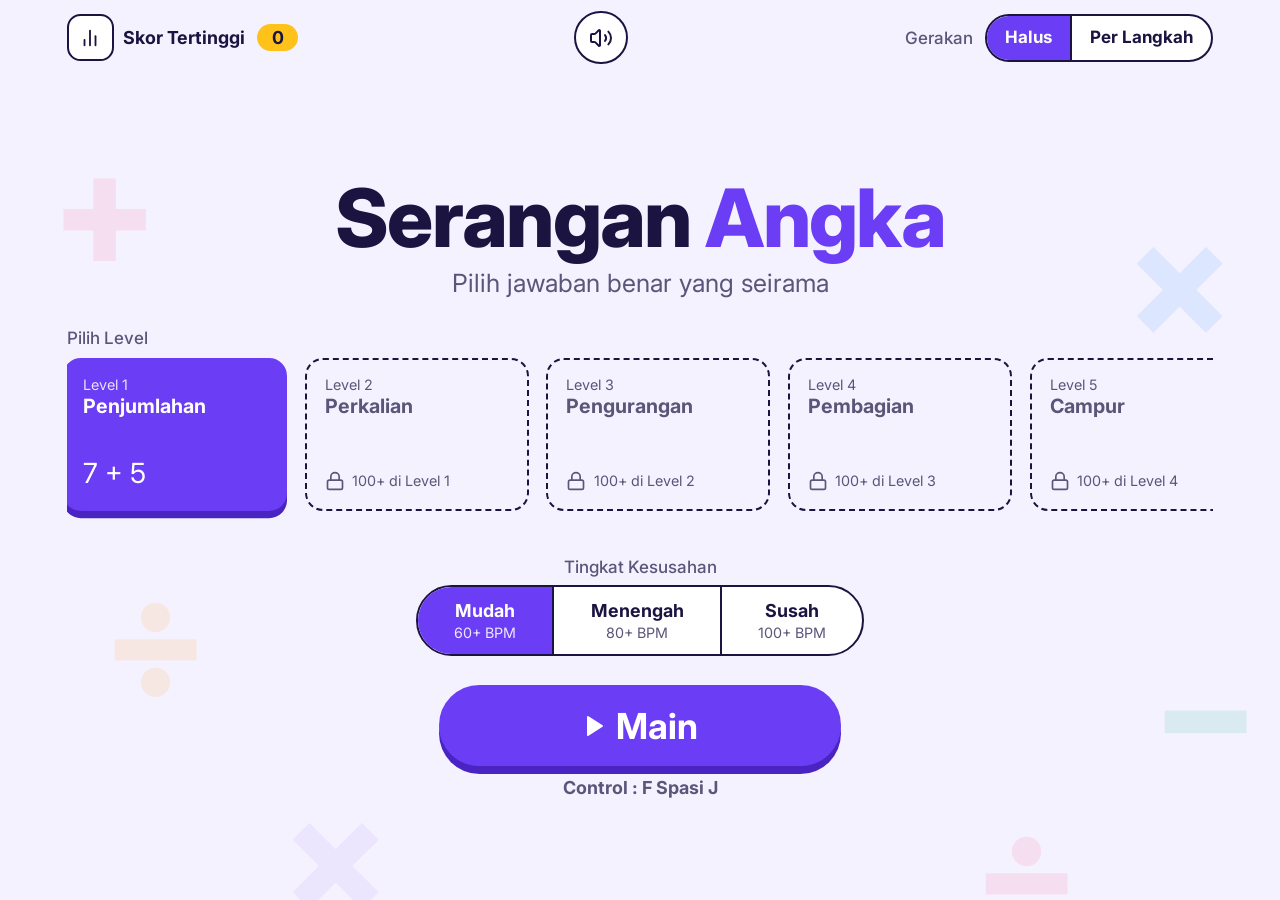
==== index.html @ edeb2e0a "Initial commit: Serangan Angka rhythm math game Game ritme matematika (HTML/CSS/JS tanpa build) untu" ====
<!doctype html>
<html lang="id">
<head>
  <meta charset="utf-8">
  <!-- fluid layout, no pinch-zoom while playing, draw under the notch / home bar (we pad with env(safe-area-inset-*)) -->
  <meta name="viewport" content="width=device-width, initial-scale=1, maximum-scale=1, user-scalable=no, viewport-fit=cover">
  <meta name="theme-color" content="#F5F2FF">
  <meta name="mobile-web-app-capable" content="yes">
  <meta name="apple-mobile-web-app-capable" content="yes">
  <meta name="apple-mobile-web-app-status-bar-style" content="default">
  <meta name="format-detection" content="telephone=no">
  <title>Serangan Angka</title>
  <meta name="description" content="Game ritme matematika: pilih jawaban yang benar tepat di garis, seirama dengan musik.">
  <link rel="preconnect" href="https://fonts.googleapis.com">
  <link rel="preconnect" href="https://fonts.gstatic.com" crossorigin>
  <link href="https://fonts.googleapis.com/css2?family=Inter:wght@400;500;700;800&display=swap" rel="stylesheet">
  <link rel="stylesheet" href="css/style.css">
</head>
<body>
<div id="app">

  <div class="bg-symbols" aria-hidden="true">
    <span style="left:4%;top:14%;--c:var(--lane1)">+</span>
    <span style="left:88%;top:22%;--c:var(--lane4)">×</span>
    <span style="left:8%;top:62%;--c:var(--lane2)">÷</span>
    <span style="left:90%;top:70%;--c:var(--lane3)">−</span>
    <span style="left:22%;top:86%;--c:var(--lane5)">×</span>
    <span style="left:76%;top:88%;--c:var(--lane1)">÷</span>
  </div>

  <!-- ============ MENU ============ -->
  <section id="screen-menu" class="screen active" aria-label="Menu">
    <div class="wrap menu">
      <header class="m-topbar">
        <div class="hs">
          <span class="icon-box" data-icon="chart" data-size="22"></span>
          <span class="hs-label">Skor Tertinggi</span>
          <b id="hs-value" class="hs-value">0</b>
        </div>
        <div class="snd-wrap">
          <button id="btn-sound" type="button" class="round-btn" aria-label="Pengaturan suara" aria-expanded="false" aria-controls="snd-pop"><span data-icon="volume"></span></button>
          <div id="snd-pop" class="snd-pop" hidden><div class="snd-title">Suara</div><div class="snd-panel" data-sound-panel></div></div>
        </div>
        <div id="motion" class="motion" role="group" aria-label="Mode gerak soal">
          <span class="motion-label">Gerakan</span>
          <div class="segmented small">
            <button type="button" class="seg" data-mode="smooth" aria-pressed="true"><b>Halus</b></button>
            <button type="button" class="seg" data-mode="step" aria-pressed="false"><b>Per Langkah</b></button>
          </div>
        </div>
      </header>

      <div class="m-body">
        <div class="m-hero">
          <h1>Serangan <span>Angka</span></h1>
          <p>Pilih jawaban benar yang seirama</p>
        </div>

        <div class="m-levels">
          <div class="section-label">Pilih Level</div>
          <div id="levels" class="levels" role="group" aria-label="Pilih level"></div>
        </div>

        <div class="m-diff">
          <div class="section-label center">Tingkat Kesusahan</div>
          <div id="diffs" class="segmented" role="group" aria-label="Tingkat kesusahan"></div>
        </div>

        <div class="m-actions">
          <button id="btn-play" type="button" class="big-btn primary"><span data-icon="play" data-size="24"></span>Main</button>
          <p id="controls-hint" class="m-controls">Control : D F J K</p>
        </div>
      </div>
    </div>
  </section>

  <!-- ============ GAME ============ -->
  <section id="screen-game" class="screen" aria-label="Permainan">
    <div class="wrap game">
      <div class="hud">
        <div class="hud-combo">
          <div id="combo-label" class="hud-label">Combo</div>
          <div class="hud-row">
            <div id="combo-dots" class="dots" aria-hidden="true"></div>
            <div class="mult">×<b id="combo-mult">1</b></div>
          </div>
        </div>
        <div class="hud-score">
          <div class="hud-label">Skor</div>
          <div id="score" class="score">0</div>
        </div>
        <div class="hud-right">
          <div id="lives" class="lives" aria-label="Nyawa"></div>
          <button id="btn-pause" type="button" class="pill-btn">Jeda</button>
        </div>
      </div>

      <div id="field" class="field">
        <div id="lane-guides" class="lane-guides" aria-hidden="true"></div>
        <div class="center-strip" aria-hidden="true"></div>
        <div id="hitline" class="hitline" aria-hidden="true"></div>
        <div id="notes" class="notes"></div>
        <div class="tier-chip"><span id="tier-text">Tahap 1/6</span><span class="tier-track"><i id="tier-bar"></i></span></div>
        <div id="toast" class="toast" aria-live="polite"></div>
        <div id="judge" class="judge" aria-live="polite"></div>
        <div id="fx" class="fx" aria-hidden="true"></div>
      </div>

      <div id="pads" class="pads" role="group" aria-label="Jawaban"></div>
    </div>
  </section>

  <!-- ============ RESULTS ============ -->
  <section id="screen-results" class="screen" aria-label="Hasil">
    <div class="wrap results">
      <div class="r-head">
        <div id="res-stars" class="stars"></div>
        <h2 id="res-title">Selesai</h2>
        <p id="res-sub">Level 1 - Penjumlahan - 60 BPM</p>
      </div>

      <div class="r-body">
        <div class="r-card r-left">
          <div class="r-stats">
            <div><div class="r-label">Skor</div><div id="res-score" class="r-num">0</div></div>
            <div><div class="r-label">Akurasi</div><div id="res-acc" class="r-num">0%</div></div>
            <div><div class="r-label">Combo Terbesar</div><div class="r-num">×<span id="res-combo">0</span></div></div>
          </div>
          <div class="r-label strong">Timing</div>
          <div class="bar-row"><div class="bar-top"><span>Sempurna</span><b id="res-perfect">0</b></div><div class="bar"><i id="bar-perfect" class="perfect"></i></div></div>
          <div class="bar-row"><div class="bar-top"><span>Bagus</span><b id="res-good">0</b></div><div class="bar"><i id="bar-good" class="good"></i></div></div>
          <div class="bar-row"><div class="bar-top"><span>Cepat / Lambat</span><b id="res-off">0</b></div><div class="bar"><i id="bar-off" class="off"></i></div></div>
          <div class="bar-row"><div class="bar-top"><span>Miss</span><b id="res-miss">0</b></div><div class="bar"><i id="bar-miss" class="miss"></i></div></div>
        </div>

        <div class="r-card r-right">
          <h3>Review Salah</h3>
          <ul id="res-review" class="review"></ul>
        </div>
      </div>

      <div class="r-actions">
        <button id="res-again" type="button" class="big-btn primary"><span data-icon="play" data-size="22"></span>Main Lagi</button>
        <button id="res-next" type="button" class="big-btn">Lanjut Level</button>
        <button id="res-menu" type="button" class="big-btn">Balik Menu</button>
      </div>
    </div>
  </section>

  <!-- ============ OVERLAYS ============ -->
  <div id="overlay-pause" class="overlay" role="dialog" aria-modal="true" aria-label="Jeda">
    <div class="modal">
      <h2>Jeda</h2>
      <div class="modal-actions">
        <button id="pause-resume" type="button" class="big-btn primary"><span data-icon="play" data-size="22"></span>Lanjut</button>
        <button id="pause-restart" type="button" class="big-btn">Ulangi</button>
        <button id="pause-menu" type="button" class="big-btn">Balik Menu</button>
      </div>
      <div class="snd-panel" data-sound-panel></div>
      <p class="modal-hint">Tekan Esc atau P untuk jeda</p>
    </div>
  </div>
  <div id="countdown" class="overlay clear" aria-hidden="true"><div id="countdown-num" class="countdown-num">3</div></div>

</div>

<div id="error-banner" role="alert" hidden></div>

<script src="js/config.js"></script>
<script src="js/music.js"></script>
<script src="js/fractions.js"></script>
<script src="js/problems.js"></script>
<script src="js/audio.js"></script>
<script src="js/game.js"></script>
<script src="js/ui.js"></script>
</body>
</html>
---- css/style.css ----
/*
 * Serangan Angka - fluid, mobile-first layout.
 * Everything is sized in rem / % / clamp() from one fluid root size, so the same CSS fits a 360px phone,
 * a tablet and a desktop. The Figma look (monochrome-structure, rounded cards, pill buttons) is kept.
 *   portrait  : the field takes the free height, the answer pads sit at the bottom under the thumbs
 *   landscape : the same layout, tighter (see the max-height rules at the bottom)
 */

:root {
  --bg: #F5F2FF;
  --ink: #1B1340;         /* ~15:1 on bg */
  --muted: #5B5579;       /* 6.3:1 on bg */
  --primary: #6B3DF5;
  --primary-dark: #4A24C2;
  --track: #E6E0F8;
  --perfect: #FFC21A;
  --good: #2D9CFF;
  --bad: #E5254B;
  --lane1: #FF4D8D;
  --lane2: #FF9F1C;
  --lane3: #12B886;
  --lane4: #2D9CFF;
  --lane5: #A78BFA;
  --font: 'Inter', system-ui, -apple-system, 'Segoe UI', Roboto, sans-serif;

  /* notch / home-bar safe areas */
  --sat: env(safe-area-inset-top, 0px);
  --sar: env(safe-area-inset-right, 0px);
  --sab: env(safe-area-inset-bottom, 0px);
  --sal: env(safe-area-inset-left, 0px);

  --col: 64rem;                                   /* widest content column (desktop) */
  --gap: clamp(.5rem, 1.6vw, 1rem);
  --tap: 48px;                                    /* minimum touch target */
  --radius: clamp(.8rem, 2vw, 1rem);
}

/* one fluid root size: 14px on a 360px phone, ~18px on a 1280px desktop, capped at 19px */
html { font-size: clamp(14px, .5vw + 11.5px, 19px); -webkit-text-size-adjust: 100%; text-size-adjust: 100%; }

* { box-sizing: border-box; }
html, body {
  margin: 0; height: 100%; overflow: hidden; background: var(--bg); color: var(--ink); font-family: var(--font);
  overscroll-behavior: none;                      /* no pull-to-refresh / bounce while playing */
  touch-action: manipulation;                     /* no 300 ms tap delay, no double-tap zoom */
  -webkit-tap-highlight-color: transparent;
  -webkit-user-select: none; user-select: none;   /* no text selection while tapping */
  -webkit-touch-callout: none;
}
button { font-family: inherit; color: inherit; cursor: pointer; touch-action: manipulation; }
button:focus-visible, input:focus-visible { outline: .25rem solid var(--primary); outline-offset: .2rem; }

#app { position: fixed; inset: 0; height: 100vh; height: 100dvh; overflow: hidden; background: var(--bg); }

.screen {
  position: absolute; inset: 0; z-index: 1; display: flex; justify-content: center;
  padding: max(var(--sat), .6rem) max(var(--sar), .85rem) max(var(--sab), .6rem) max(var(--sal), .85rem);
  opacity: 0; pointer-events: none; transition: opacity .25s;
}
.screen.active { opacity: 1; pointer-events: auto; }
.wrap { width: 100%; max-width: var(--col); height: 100%; min-height: 0; display: flex; flex-direction: column; }

/* ---------- floating math symbols (cheap: transform only, and hidden while playing) ---------- */
.bg-symbols { position: absolute; inset: 0; pointer-events: none; z-index: 0; overflow: hidden; }
.bg-symbols span { position: absolute; font-size: clamp(5rem, 14vw, 9rem); font-weight: 800; line-height: 1; color: var(--c); opacity: .12; animation: drift 9s ease-in-out infinite; will-change: transform; }
.bg-symbols span:nth-child(2n) { animation-duration: 11s; animation-delay: -3s; }
.bg-symbols span:nth-child(3n) { animation-duration: 13s; animation-delay: -6s; }
body.playing .bg-symbols { display: none; }
@keyframes drift { 0%, 100% { transform: translateY(0) rotate(-6deg); } 50% { transform: translateY(-1.6rem) rotate(6deg); } }

/* ---------- shared controls ---------- */
.ic { display: block; }
.round-btn { flex: none; width: max(var(--tap), 3rem); height: max(var(--tap), 3rem); border-radius: 50%; border: .13rem solid var(--ink); background: #fff; display: grid; place-items: center; padding: 0; transition: transform .12s, background .12s; }
.round-btn:active { transform: scale(.94); }
.round-btn .slash { opacity: 0; }
.round-btn.muted { color: var(--muted); border-color: var(--muted); }
.round-btn.muted .slash { opacity: 1; }
.round-btn.muted .wave { opacity: .3; }

.pill-btn { min-width: 4.6rem; min-height: var(--tap); padding: 0 1.2rem; border: .13rem solid var(--ink); border-radius: 100px; background: #fff; font-weight: 700; font-size: 1rem; }
.pill-btn:active { background: #EDE7FF; }

.big-btn {
  width: min(100%, 22.5rem); height: clamp(3.4rem, 9dvh, 5.1rem); min-height: var(--tap);
  border-radius: 100px; border: .13rem solid var(--ink); background: #fff; font-weight: 700; font-size: clamp(1.25rem, 3.4vw + .7rem, 2rem);
  display: inline-flex; align-items: center; justify-content: center; gap: .6rem; transition: transform .1s, box-shadow .1s, background .12s;
}
.big-btn.primary { background: var(--primary); border-color: var(--primary); color: #fff; box-shadow: 0 .45rem 0 var(--primary-dark); }
.big-btn.primary:active:not(:disabled) { transform: translateY(.35rem); box-shadow: 0 .1rem 0 var(--primary-dark); }
.big-btn:active:not(:disabled) { background: #EDE7FF; }
.big-btn.primary:active:not(:disabled) { background: #7B52FF; }
.big-btn:disabled { opacity: .4; cursor: not-allowed; }
@media (hover: hover) {
  .round-btn:hover { background: #EDE7FF; transform: translateY(-2px); }
  .pill-btn:hover { background: #EDE7FF; }
  .big-btn:hover:not(:disabled) { background: #EDE7FF; transform: translateY(-2px); }
  .big-btn.primary:hover:not(:disabled) { background: #7B52FF; }
}
.section-label { font-size: .95rem; line-height: 1.3; color: var(--muted); font-weight: 500; }
.section-label.center { text-align: center; }

/* ---------- sound panel (menu pop-up + pause overlay) ---------- */
.snd-wrap { position: relative; }
.snd-pop { position: absolute; right: 0; top: calc(100% + .5rem); z-index: 30; width: min(24rem, calc(100vw - 1.7rem)); padding: 1rem 1.2rem 1.2rem; background: #fff; border: .13rem solid var(--ink); border-radius: 1.3rem; box-shadow: 0 .6rem 0 rgba(27,19,64,.12); }
.snd-pop[hidden] { display: none; }
.snd-title { font-size: 1.1rem; font-weight: 800; margin-bottom: .6rem; }
.snd-panel { display: flex; flex-direction: column; gap: .5rem; width: 100%; }
.snd-row { display: grid; grid-template-columns: max(var(--tap), 3rem) 3.9rem 1fr 2.6rem; align-items: center; gap: .6rem; }
.snd-label { font-size: 1rem; font-weight: 700; }
.snd-val { font-size: .85rem; font-weight: 700; color: var(--muted); text-align: right; font-variant-numeric: tabular-nums; }
.snd-row.off .snd-label, .snd-row.off .snd-range { opacity: .45; }
.snd-range { -webkit-appearance: none; appearance: none; width: 100%; height: .7rem; border-radius: .4rem; outline-offset: .5rem; cursor: pointer; touch-action: pan-x;
  background: linear-gradient(to right, var(--primary) var(--fill, 50%), var(--track) var(--fill, 50%)); }
.snd-range::-webkit-slider-thumb { -webkit-appearance: none; width: 1.8rem; height: 1.8rem; border-radius: 50%; background: #fff; border: .22rem solid var(--primary); }
.snd-range::-moz-range-thumb { width: 1.4rem; height: 1.4rem; border-radius: 50%; background: #fff; border: .22rem solid var(--primary); }

/* ================= MENU ================= */
.menu { overflow-y: auto; overflow-x: hidden; overscroll-behavior: contain; scrollbar-width: none; gap: clamp(.5rem, 2dvh, 1.2rem); }
.menu::-webkit-scrollbar { display: none; }
.m-topbar { flex: none; display: flex; flex-wrap: wrap; align-items: center; justify-content: space-between; gap: .5rem 1rem; }
.hs { display: flex; align-items: center; gap: .5rem; font-weight: 700; font-size: 1rem; min-width: 0; }
.icon-box { flex: none; width: 2.6rem; height: 2.6rem; border: .13rem solid var(--ink); border-radius: .75rem; display: grid; place-items: center; background: #fff; }
.hs-label { white-space: nowrap; }
.hs-value { margin-left: .2rem; background: var(--perfect); border-radius: 100px; padding: .15rem .8rem; font-size: 1rem; }
.motion { order: 3; flex: 1 1 100%; display: flex; align-items: center; justify-content: center; gap: .7rem; }
.motion-label { font-size: .95rem; color: var(--muted); font-weight: 500; }
@media (min-width: 640px) { .motion { order: 0; flex: 0 1 auto; } }

.m-body { margin: auto 0; display: flex; flex-direction: column; gap: clamp(.9rem, 3.2dvh, 2rem); min-width: 0; }
.m-hero { text-align: center; }
.m-hero h1 { margin: 0; font-size: clamp(2.1rem, 7.4vw + .6rem, 4.5rem); line-height: 1.1; font-weight: 800; letter-spacing: -.02em; }
.m-hero h1 span { color: var(--primary); }
.m-hero p { margin: .3rem 0 0; font-size: clamp(1rem, 2.4vw + .5rem, 1.4rem); color: var(--muted); }

.m-levels { min-width: 0; }
.m-levels .section-label { margin-bottom: .5rem; }
.levels { display: flex; gap: var(--gap); overflow-x: auto; overscroll-behavior-x: contain; padding: .4rem .25rem .9rem; margin: -.4rem -.25rem 0; scroll-snap-type: x proximity; scrollbar-width: thin; scrollbar-color: var(--primary) transparent; -webkit-overflow-scrolling: touch; touch-action: pan-x; }
.level { flex: 0 0 clamp(9.2rem, 42vw, 12.5rem); height: clamp(7.4rem, 17dvh, 8.8rem); padding: .9rem 1rem 1rem; text-align: left; border: .13rem solid var(--ink); border-radius: var(--radius); background: #fff; display: flex; flex-direction: column; justify-content: space-between; scroll-snap-align: start; transition: transform .12s, box-shadow .12s; }
.lv-head { display: block; }
.lv-num { display: block; font-size: .8rem; line-height: 1.25; color: var(--muted); }
.lv-name { display: block; font-size: 1.1rem; line-height: 1.25; font-weight: 700; }
.lv-sample { font-size: 1.55rem; line-height: 1.2; display: flex; align-items: center; gap: .3em; }
.level.selected { background: var(--primary); border-color: var(--primary); color: #fff; box-shadow: 0 .4rem 0 var(--primary-dark); }
.level.selected .lv-num { color: rgba(255,255,255,.85); }
.level.locked { border-style: dashed; background: transparent; color: var(--muted); cursor: not-allowed; }
.lv-lock { display: flex; align-items: center; gap: .4rem; font-size: .8rem; white-space: nowrap; }
.level.nope { animation: nope .35s; }
@media (hover: hover) { .level:hover:not(.locked) { transform: translateY(-4px); box-shadow: 0 .4rem 0 rgba(27,19,64,.12); } }
@keyframes nope { 25% { transform: translateX(-6px); } 75% { transform: translateX(6px); } }

.m-diff .section-label { margin-bottom: .4rem; }
.segmented { margin: 0 auto; display: flex; width: min(100%, 25rem); height: clamp(3.3rem, 8dvh, 4rem); min-height: var(--tap); border: .13rem solid var(--ink); border-radius: 100px; overflow: hidden; background: #fff; }
.seg { flex: 1 1 auto; min-width: 0; border: 0; border-left: .13rem solid var(--ink); background: transparent; display: flex; flex-direction: column; align-items: center; justify-content: center; gap: .1rem; padding: 0 .6rem; }
.seg:first-child { border-left: 0; }
.seg b { font-size: 1rem; line-height: 1.2; }
.seg small { font-size: .8rem; line-height: 1.2; color: var(--muted); }
.seg.selected { background: var(--primary); color: #fff; }
.seg.selected small { color: rgba(255,255,255,.88); }
.segmented.small { width: auto; height: var(--tap); margin: 0; }
.segmented.small .seg { flex-direction: row; padding: 0 1rem; }
.segmented.small .seg b { font-size: .95rem; white-space: nowrap; }

.m-actions { display: flex; flex-direction: column; align-items: center; gap: .6rem; }
.m-controls { margin: 0; text-align: center; font-size: 1rem; font-weight: 700; color: var(--muted); }
@media (hover: none) and (pointer: coarse) { .m-controls { display: none; } }

/* ================= GAME ================= */
.game { gap: clamp(.4rem, 1.4dvh, .8rem); }
.hud { flex: none; display: grid; grid-template-columns: 1fr auto 1fr; align-items: center; gap: .3rem .8rem; }
.hud-label { font-size: .85rem; line-height: 1.2; color: var(--muted); font-weight: 500; }
.hud-combo { justify-self: start; }
.hud-row { display: flex; align-items: center; gap: .6rem; }
.dots { display: flex; gap: .35rem; }
.dots i { width: .9rem; height: .9rem; border-radius: 50%; border: .13rem solid var(--muted); transition: background .15s, transform .15s; }
.dots i.on { background: var(--primary); border-color: var(--primary); transform: scale(1.15); }
.mult { font-size: clamp(1.4rem, 3vw + .6rem, 2rem); line-height: 1.15; }
.mult b { font-weight: 800; margin-left: .15rem; }
.hud-score { text-align: center; }
.score { font-size: clamp(1.5rem, 3vw + .8rem, 2.1rem); line-height: 1.15; font-weight: 800; font-variant-numeric: tabular-nums; }
.hud-right { justify-self: end; display: flex; align-items: center; gap: clamp(.7rem, 2.2vw, 1.6rem); }
.lives { display: flex; gap: .2rem; }
.heart { color: var(--bad); display: block; transition: transform .2s; }
.heart svg { fill: currentColor; width: clamp(1.15rem, 3.6vw, 1.7rem); height: clamp(1.15rem, 3.6vw, 1.7rem); }
.heart:not(.on) svg { fill: none; opacity: .35; }
.heart.lost { animation: heartLost .5s; }
@keyframes heartLost { 30% { transform: scale(1.5) rotate(-12deg); } 100% { transform: scale(1); } }
/* narrow portrait: combo | score | Jeda on the first row, hearts on a row of their own */
@media (max-width: 560px) {
  .hud { grid-template-columns: 1fr auto auto; grid-template-areas: "combo score pause" "lives lives lives"; }
  .hud-combo { grid-area: combo; }
  .hud-score { grid-area: score; padding: 0 .4rem; }
  .hud-right { display: contents; }
  .lives { grid-area: lives; }
  #btn-pause { grid-area: pause; justify-self: end; }
}

/* the field fills all the free height; --line (set from JS in px) is where the target line sits */
.field { position: relative; flex: 1 1 0; min-height: 0; border: .13rem solid var(--ink); border-radius: var(--radius); background: #fff; overflow: hidden; touch-action: none; --line: 86%; }
.field > * { position: absolute; pointer-events: none; }
.lane-guides { inset: 0; display: grid; grid-template-columns: repeat(var(--lanes, 4), 1fr); }
.screen.active .lane-guides { pointer-events: auto; }   /* whole lane columns are touch targets, but only while the game is visible */
.lane-guide { touch-action: none; transition: background .08s; background: linear-gradient(to bottom, rgba(255,255,255,0) 35%, color-mix(in srgb, var(--lc) 16%, #fff)); border-left: 1px dashed rgba(27,19,64,.14); }
.lane-guide:first-child { border-left: 0; }
.center-strip { top: 0; bottom: 0; left: 50%; width: min(60%, 37rem); transform: translateX(-50%); background: linear-gradient(to right, rgba(255,255,255,0), rgba(255,255,255,.88) 12%, rgba(255,255,255,.88) 88%, rgba(255,255,255,0)); }

/* beat pulse: only transform + opacity change per frame (compositor-only, no repaint) */
.hitline { left: 0; right: 0; top: calc(var(--line) - .2rem); height: .4rem; background: var(--ink); border-radius: .2rem; transform: scaleY(calc(.6 + var(--beat, 0))); will-change: transform; --beat: 0; }
.hitline::before { content: ''; position: absolute; left: 0; right: 0; top: -1.6rem; bottom: -1.6rem; background: linear-gradient(to bottom, rgba(107,61,245,0), rgba(107,61,245,.5), rgba(107,61,245,0)); opacity: var(--beat); transform: scaleY(calc(1 / (.6 + var(--beat)))); }

.notes { inset: 0; }
.note { --note-h: clamp(2.8rem, 6.2dvh + .8rem, 3.6rem); position: absolute; left: 0; right: 0; margin: 0 auto; top: 0; width: min(88%, 20.5rem); height: var(--note-h); will-change: transform; }
.note-body { --fit: 1; transition: transform .15s; height: 100%; border: .13rem solid var(--ink); border-radius: var(--radius); background: #fff; display: flex; align-items: center; justify-content: center; font-size: calc(clamp(1.2rem, 4.6vw + .2rem, 1.8rem) * var(--fit)); font-variant-numeric: tabular-nums; white-space: nowrap; }
/* stacked fractions: taller box, centred on the same line (the layout height of the note stays --note-h) */
.note.tall .note-body { height: calc(var(--note-h) * 1.55); margin: calc(var(--note-h) * -.275) 0; }
.nb { display: inline-flex; align-items: center; gap: .32em; }

/* ---- fraction notation: numerator, bar, denominator ---- */
.fr { display: inline-flex; flex-direction: column; align-items: stretch; text-align: center; vertical-align: middle; line-height: 1.05; font-size: .9em; }
.fn { padding: 0 .16em .08em; border-bottom: .09em solid currentColor; }
.fd { padding: .08em .16em 0; }
.q { opacity: .75; }
.note .fr { font-size: 1em; }
.pad-answer .fr { font-size: 1.05em; }
.pad-answer .mw { font-size: 1.15em; }
.mx { display: inline-flex; align-items: center; gap: .12em; }
.mw { font-size: 1.1em; }

.note.current .note-body { transform: scale(1.1); background: var(--primary); border-color: var(--primary); color: #fff; font-weight: 700; box-shadow: 0 .35rem 0 var(--primary-dark); }
.note.hit .note-body { animation: noteHit .42s ease-out forwards; font-weight: 700; }
.note.hit.k-perfect .note-body { background: var(--perfect); border-color: var(--perfect); color: var(--ink); }
.note.hit.k-good .note-body { background: var(--good); border-color: var(--good); color: var(--ink); }
.note.hit.k-early .note-body, .note.hit.k-late .note-body { background: var(--lane2); border-color: var(--lane2); color: var(--ink); }
.note.miss .note-body { animation: noteMiss .9s ease-in forwards; background: var(--bad); border-color: var(--bad); color: #fff; font-weight: 700; }
@keyframes noteHit { 0% { transform: scale(1); opacity: 1; } 100% { transform: scale(1.35, 1.6); opacity: 0; } }
@keyframes noteMiss { 0% { transform: translateX(0); opacity: 1; } 15% { transform: translateX(-12px); } 30% { transform: translateX(12px); } 45% { transform: translateX(-8px); } 100% { transform: translateX(0); opacity: 0; } }
.field.dead .note-body { filter: grayscale(1); }
.field.shake { animation: shake .3s; }
@keyframes shake { 20% { transform: translateX(-6px); } 40% { transform: translateX(6px); } 60% { transform: translateX(-3px); } 80% { transform: translateX(3px); } }

.tier-chip { left: .8rem; top: .6rem; display: flex; flex-direction: column; gap: .3rem; font-size: .8rem; font-weight: 700; color: var(--muted); z-index: 2; }
.tier-track { display: block; width: 7rem; height: .35rem; border-radius: .2rem; background: var(--track); overflow: hidden; }
.tier-track i { display: block; height: 100%; width: 0; background: var(--primary); border-radius: .2rem; transition: width .4s; }

/* feedback chips sit centred just above the line, so they never collide with the problem or the lanes */
.judge { left: 50%; translate: -50% 0; top: calc(var(--line) - 5.6rem); height: 2.3rem; padding: 0 1.2rem; display: flex; align-items: center; border: .13rem solid var(--ink); border-radius: 100px; background: #fff; font-weight: 800; font-size: 1rem; white-space: nowrap; opacity: 0; z-index: 3; }
.judge.show { animation: chip 1.1s ease-out forwards; }
.judge.perfect { background: var(--perfect); }
.judge.good { background: var(--good); }
.judge.bad { background: var(--bad); border-color: var(--bad); color: #fff; }
.judge.off { background: var(--lane2); border-color: var(--lane2); }
.judge.wait { color: var(--muted); border-color: var(--muted); }
@keyframes chip { 0% { transform: scale(.6); opacity: 0; } 12% { transform: scale(1.12); opacity: 1; } 22% { transform: scale(1); } 78% { opacity: 1; } 100% { opacity: 0; } }

.toast { left: 50%; translate: -50% 0; top: 18%; display: none; flex-direction: column; align-items: center; gap: .1rem; padding: .7rem 1.6rem; max-width: 92%; border-radius: 1.3rem; background: var(--ink); color: #fff; z-index: 5; text-align: center; }
.toast b { font-size: clamp(1.2rem, 3vw + .6rem, 1.8rem); }
.toast span { font-size: .95rem; opacity: .85; }
.toast.show { display: flex; animation: toast 2.2s ease-out forwards; }
.toast.show.long { animation-duration: 7s; }
@keyframes toast { 0% { transform: translateY(-1.2rem) scale(.8); opacity: 0; } 12% { transform: none; opacity: 1; } 80% { opacity: 1; } 100% { opacity: 0; } }

.fx { inset: 0; z-index: 4; }
.fx-float { left: 50%; translate: -50% 0; top: calc(var(--line) - 9rem); padding: .15rem 1rem; border-radius: 100px; font-weight: 800; font-size: clamp(1.2rem, 3vw + .5rem, 1.8rem); animation: floatUp .8s ease-out forwards; position: absolute; }
.fx-float.perfect { background: var(--perfect); }
.fx-float.good { background: var(--good); }
.fx-float.off { background: var(--lane2); }
@keyframes floatUp { 0% { transform: translateY(1rem) scale(.7); opacity: 0; } 20% { opacity: 1; transform: scale(1.1); } 100% { transform: translateY(-3.5rem); opacity: 0; } }

/* answer pads: full-width touch targets at the bottom (thumb zone) */
.pads { flex: none; display: grid; grid-template-columns: repeat(var(--lanes, 4), minmax(0, 1fr)); gap: clamp(.4rem, 1.6vw, 1rem); height: clamp(4.4rem, 19dvh, 9.6rem); padding-bottom: .35rem; touch-action: none; }
.pad { position: relative; min-width: 0; border: .2rem solid var(--ink); border-radius: var(--radius); background: #fff; display: flex; flex-direction: column; align-items: center; justify-content: center; gap: .25rem; padding: .55rem 0 0; touch-action: none; box-shadow: 0 .4rem 0 var(--ink); transition: transform .05s, box-shadow .05s, background .08s; }
.pad::before { content: ''; position: absolute; left: 0; right: 0; top: 0; height: .6rem; background: var(--lc); border-radius: calc(var(--radius) - .2rem) calc(var(--radius) - .2rem) 0 0; }
.pad::after { content: ''; position: absolute; inset: -.6rem -.5rem -.9rem; }   /* extra touch area: no dead gap between pads */
.pads.idle .pad { opacity: .55; }
.pad-answer { --fit: 1; flex: 1 1 auto; min-height: 0; font-size: calc(clamp(1.4rem, 7vw + .2rem, 2.9rem) * var(--fit)); line-height: 1.1; font-weight: 800; font-variant-numeric: tabular-nums; display: flex; align-items: center; justify-content: center; max-width: 100%; white-space: nowrap; }
.pad-answer.sym { font-size: calc(clamp(2rem, 9vw, 4.4rem) * var(--fit)); }
.pad.blank { opacity: .3; box-shadow: none; }
.pad.blank .pad-key { visibility: hidden; }
.pad.blank::after { content: '–'; position: absolute; inset: 0; display: grid; place-items: center; font-size: 2.4rem; color: var(--muted); }
.pad-answer.swap { animation: swap .22s ease-out; }
@keyframes swap { from { transform: translateY(-.6rem) scale(.9); opacity: .2; } to { transform: none; opacity: 1; } }
.pad-key { font-size: .85rem; line-height: 1.2; font-weight: 700; color: var(--muted); background: #F0ECFF; border-radius: 100px; padding: .1rem .85rem; margin-bottom: .4rem; }
@media (hover: none) and (pointer: coarse) { .pad-key { display: none; } .pad { padding-top: .6rem; } }
.lane-guide.down { background: color-mix(in srgb, var(--lc) 35%, #fff); }
.pad.down { background: var(--lc); transform: translateY(.3rem); box-shadow: 0 .05rem 0 var(--ink); }
.pad.down .pad-key { background: rgba(255,255,255,.7); color: var(--ink); }
.pad.ok { animation: padOk .4s ease-out; }
.pad.bad { animation: padBad .4s ease-out; }
@keyframes padOk { 0% { background: var(--lc); } 100% { background: #fff; } }
@keyframes padBad { 0% { background: var(--bad); transform: translateX(-6px); } 30% { transform: translateX(6px); } 100% { background: #fff; transform: none; } }

/* ================= RESULTS ================= */
.results { gap: clamp(.5rem, 1.6dvh, 1rem); }
.r-head { flex: none; text-align: center; }
.stars { display: flex; justify-content: center; gap: .4rem; }
.star { color: var(--ink); display: block; }
.star svg { fill: none; width: clamp(1.9rem, 6vw, 2.8rem); height: clamp(1.9rem, 6vw, 2.8rem); }
.star.on svg { fill: var(--perfect); }
.star.on { animation: starPop .5s cubic-bezier(.3,1.6,.5,1) both; animation-delay: calc(var(--i) * .18s); }
@keyframes starPop { from { transform: scale(0) rotate(-40deg); } to { transform: none; } }
.r-head h2 { margin: .4rem 0 0; font-size: clamp(1.9rem, 5vw + .6rem, 3.2rem); line-height: 1.15; font-weight: 800; }
.r-head p { margin: .2rem 0 0; font-size: clamp(.85rem, 1.6vw + .4rem, 1.1rem); color: var(--muted); }

/* cards sit side by side when there is room, stacked on a phone; this area scrolls if it must */
.r-body { flex: 1 1 0; min-height: 0; overflow-y: auto; overscroll-behavior: contain; display: grid; grid-template-columns: repeat(auto-fit, minmax(min(100%, 21rem), 1fr)); gap: var(--gap); align-content: start; padding: .3rem .1rem .6rem; scrollbar-width: thin; }
.r-card { min-width: 0; padding: clamp(1rem, 3.2vw, 2rem); border: .13rem solid var(--ink); border-radius: clamp(1.2rem, 3vw, 2rem); background: #fff; }
.r-stats { display: grid; grid-template-columns: 1fr 1fr 1.2fr; gap: .6rem; margin-bottom: 1.1rem; }
.r-label { font-size: .85rem; line-height: 1.2; color: var(--muted); font-weight: 500; }
.r-label.strong { color: var(--ink); font-weight: 700; margin-bottom: .6rem; }
.r-num { font-size: clamp(1.5rem, 3.4vw + .6rem, 2.1rem); line-height: 1.2; font-weight: 800; }
.bar-row { margin-top: .7rem; }
.bar-top { display: flex; justify-content: space-between; font-size: clamp(1rem, 1.6vw + .5rem, 1.45rem); line-height: 1.25; }
.bar-top b { font-weight: 700; }
.bar { margin-top: .25rem; height: clamp(1.1rem, 2.4vw, 1.6rem); border-radius: 100px; background: var(--track); overflow: hidden; }
.bar i { display: block; height: 100%; width: 0; border-radius: 100px; transition: width .8s cubic-bezier(.2,.8,.2,1); }
.bar i.perfect { background: var(--perfect); }
.bar i.good { background: var(--good); }
.bar i.miss { background: var(--bad); }
.bar i.off { background: var(--lane2); }
.r-right h3 { margin: 0 0 .8rem; font-size: clamp(1.3rem, 2.4vw + .6rem, 2rem); line-height: 1.2; font-weight: 800; }
.review { list-style: none; margin: 0; padding: 0; }
.review li { display: flex; flex-wrap: wrap; justify-content: space-between; align-items: center; gap: .2rem 1rem; padding: 0 0 .5rem; margin-bottom: .8rem; border-bottom: .13rem solid var(--track); }
.rv-q { font-size: clamp(1.05rem, 1.4vw + .6rem, 1.3rem); font-weight: 700; display: inline-flex; align-items: center; gap: .3em; flex-wrap: wrap; }
.rv-why { font-size: .85rem; color: var(--muted); }
.review .rv-empty { display: block; border: 0; font-size: 1.2rem; font-weight: 700; color: var(--lane3); }
.r-actions { flex: none; display: grid; grid-template-columns: repeat(3, 1fr); gap: var(--gap); justify-items: center; padding-bottom: .3rem; }
.r-actions .big-btn { width: 100%; max-width: 22.5rem; }
@media (max-width: 600px) {
  .r-actions { grid-template-columns: 1fr 1fr; }
  .r-actions .primary { grid-column: 1 / -1; }
  .r-actions .big-btn { height: 3.4rem; font-size: 1.15rem; }
}

/* ================= OVERLAYS ================= */
.overlay { position: absolute; inset: 0; z-index: 20; background: rgba(27,19,64,.6); display: none; align-items: center; justify-content: center; padding: max(var(--sat), .6rem) max(var(--sar), .8rem) max(var(--sab), .6rem) max(var(--sal), .8rem); }
@media (hover: hover) { .overlay { backdrop-filter: blur(5px); } }
.overlay.open { display: flex; }
.overlay.clear { background: rgba(27,19,64,.3); backdrop-filter: none; }
.modal { width: min(100%, 27rem); max-height: 100%; overflow-y: auto; overscroll-behavior: contain; background: #fff; border: .13rem solid var(--ink); border-radius: clamp(1.4rem, 4vw, 2rem); padding: clamp(1.1rem, 4vw, 2.6rem); display: flex; flex-direction: column; align-items: center; gap: clamp(.7rem, 2dvh, 1.2rem); }
.modal h2 { margin: 0; font-size: clamp(2rem, 6vw, 3.4rem); line-height: 1.15; font-weight: 800; }
.modal-actions { width: 100%; display: flex; flex-direction: column; align-items: center; gap: clamp(.6rem, 2dvh, 1.1rem); }
.modal-actions .big-btn { width: 100%; }
.modal-hint { margin: 0; font-size: .9rem; color: var(--muted); }
@media (hover: none) and (pointer: coarse) { .modal-hint { display: none; } }
.countdown-num { font-size: clamp(8rem, 40vw, 16rem); font-weight: 800; color: #fff; text-shadow: 0 .5rem 0 var(--primary-dark); line-height: 1; }
.countdown-num.tick { animation: tick .65s ease-out; }
@keyframes tick { from { transform: scale(1.6); opacity: 0; } 30% { opacity: 1; } to { transform: scale(1); opacity: 1; } }

#error-banner { position: fixed; left: 0; right: 0; top: 0; z-index: 100; padding: calc(var(--sat) + .5rem) 1rem .5rem; background: #E5254B; color: #fff; font: 700 .9rem/1.4 var(--font); text-align: center; }
#error-banner[hidden] { display: none; }

/* ================= short screens: phone in landscape ================= */
@media (max-height: 520px) {
  .screen { padding-top: max(var(--sat), .35rem); padding-bottom: max(var(--sab), .35rem); }
  .game { gap: .3rem; }
  .pads { height: clamp(3.6rem, 22dvh, 5.6rem); padding-bottom: .2rem; }
  .pad { box-shadow: 0 .25rem 0 var(--ink); }
  .pad-answer { font-size: calc(clamp(1.3rem, 5dvh + .5rem, 2.2rem) * var(--fit)); }
  .pad-answer.sym { font-size: calc(clamp(1.8rem, 8dvh, 3rem) * var(--fit)); }
  .note { --note-h: clamp(2.4rem, 10dvh, 3rem); }
  .note-body { font-size: calc(clamp(1.1rem, 4.6dvh + .3rem, 1.5rem) * var(--fit)); }
  .hud-label { display: none; }
  .judge { top: calc(var(--line) - 4.4rem); height: 1.9rem; }
  .fx-float { top: calc(var(--line) - 7rem); }
  .tier-chip { display: none; }
  /* menu: tight */
  .m-hero p { display: none; }
  .m-hero h1 { font-size: clamp(1.6rem, 7dvh, 2.4rem); }
  .menu { gap: .4rem; }
  .m-body { gap: .6rem; }
  .level { height: 5.6rem; padding: .6rem .8rem; }
  .lv-sample { font-size: 1.05rem; }
  .segmented { height: 3rem; }
  .big-btn { height: 3rem; font-size: 1.2rem; }
  .big-btn.primary { box-shadow: 0 .3rem 0 var(--primary-dark); }
  .m-levels .section-label, .m-diff .section-label { display: none; }
  .levels { padding-bottom: .5rem; }
  /* results + pause: tighter */
  .r-head h2 { font-size: 1.6rem; margin-top: .1rem; }
  .r-head p { display: none; }
  .star svg { width: 1.6rem; height: 1.6rem; }
  .modal { padding: .8rem 1.2rem; gap: .4rem; width: min(100%, 36rem); }
  .modal h2 { font-size: 1.5rem; }
  .modal-actions { flex-direction: row; gap: .5rem; }
  .modal-actions .big-btn { height: 2.8rem; font-size: 1rem; padding: 0 .4rem; }
  .modal .snd-row { grid-template-columns: 2.6rem 3.4rem 1fr 2.4rem; }
  .modal .round-btn { width: 2.6rem; height: 2.6rem; }
  .modal-hint { display: none; }
}

@media (prefers-reduced-motion: reduce) {
  .bg-symbols span, .note.hit .note-body, .field.shake, .pad-answer.swap, .star.on { animation: none; }
  .hitline::before { display: none; }
}
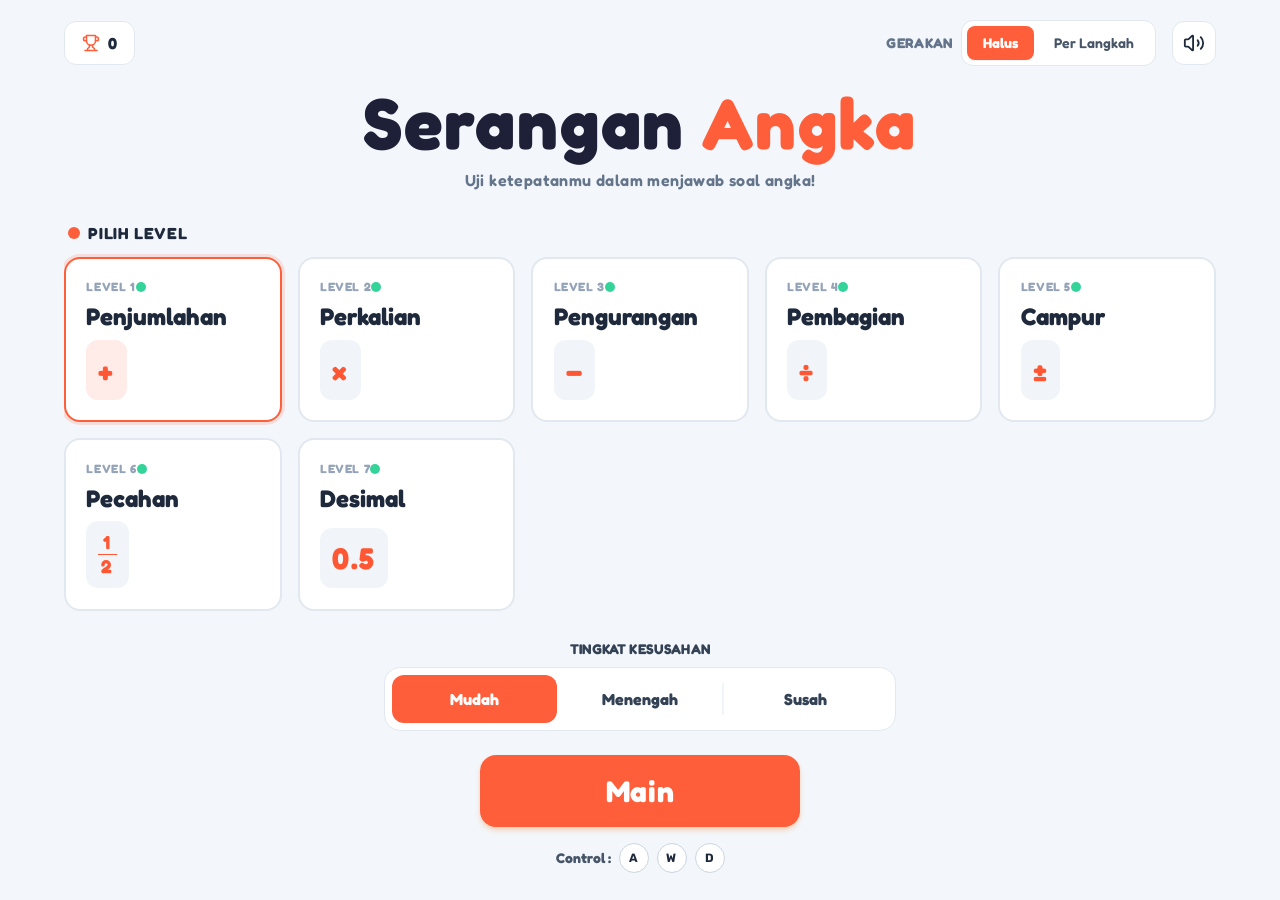
==== commit aab0439c: "Terapkan UI desain Figma; Pecahan & Desimal jadi 3 jawaban berakhiran sama - UI baru mengikuti Figma" ====
--- a/index.html
+++ b/index.html
@@ -4,7 +4,7 @@
   <meta charset="utf-8">
   <!-- fluid layout, no pinch-zoom while playing, draw under the notch / home bar (we pad with env(safe-area-inset-*)) -->
   <meta name="viewport" content="width=device-width, initial-scale=1, maximum-scale=1, user-scalable=no, viewport-fit=cover">
-  <meta name="theme-color" content="#F5F2FF">
+  <meta name="theme-color" content="#F3F7FB">
   <meta name="mobile-web-app-capable" content="yes">
   <meta name="apple-mobile-web-app-capable" content="yes">
   <meta name="apple-mobile-web-app-status-bar-style" content="default">
@@ -13,39 +13,32 @@
   <meta name="description" content="Game ritme matematika: pilih jawaban yang benar tepat di garis, seirama dengan musik.">
   <link rel="preconnect" href="https://fonts.googleapis.com">
   <link rel="preconnect" href="https://fonts.gstatic.com" crossorigin>
-  <link href="https://fonts.googleapis.com/css2?family=Inter:wght@400;500;700;800&display=swap" rel="stylesheet">
+  <!-- fonts from the Figma design: Fredoka (menu), Rubik (numbers + gameplay), Outfit (pause), Plus Jakarta Sans (small text) -->
+  <link href="https://fonts.googleapis.com/css2?family=Fredoka:wght@600;700&family=Rubik:wght@500;600;700;800;900&family=Outfit:wght@700;800&family=Plus+Jakarta+Sans:wght@500;600;700&display=swap" rel="stylesheet">
   <link rel="stylesheet" href="css/style.css">
 </head>
 <body>
 <div id="app">
 
-  <div class="bg-symbols" aria-hidden="true">
-    <span style="left:4%;top:14%;--c:var(--lane1)">+</span>
-    <span style="left:88%;top:22%;--c:var(--lane4)">×</span>
-    <span style="left:8%;top:62%;--c:var(--lane2)">÷</span>
-    <span style="left:90%;top:70%;--c:var(--lane3)">−</span>
-    <span style="left:22%;top:86%;--c:var(--lane5)">×</span>
-    <span style="left:76%;top:88%;--c:var(--lane1)">÷</span>
-  </div>
-
   <!-- ============ MENU ============ -->
   <section id="screen-menu" class="screen active" aria-label="Menu">
     <div class="wrap menu">
       <header class="m-topbar">
-        <div class="hs">
-          <span class="icon-box" data-icon="chart" data-size="22"></span>
-          <span class="hs-label">Skor Tertinggi</span>
-          <b id="hs-value" class="hs-value">0</b>
+        <div class="hs-pill" title="Skor tertinggi">
+          <span class="hs-ico" data-icon="trophy" data-size="18"></span>
+          <b id="hs-value">0</b>
         </div>
-        <div class="snd-wrap">
-          <button id="btn-sound" type="button" class="round-btn" aria-label="Pengaturan suara" aria-expanded="false" aria-controls="snd-pop"><span data-icon="volume"></span></button>
-          <div id="snd-pop" class="snd-pop" hidden><div class="snd-title">Suara</div><div class="snd-panel" data-sound-panel></div></div>
-        </div>
-        <div id="motion" class="motion" role="group" aria-label="Mode gerak soal">
-          <span class="motion-label">Gerakan</span>
-          <div class="segmented small">
-            <button type="button" class="seg" data-mode="smooth" aria-pressed="true"><b>Halus</b></button>
-            <button type="button" class="seg" data-mode="step" aria-pressed="false"><b>Per Langkah</b></button>
+        <div class="m-tools">
+          <div id="motion" class="motion" role="group" aria-label="Mode gerak soal">
+            <span class="motion-label">Gerakan</span>
+            <div class="mode-switch">
+              <button type="button" class="mode-btn" data-mode="smooth" aria-pressed="true">Halus</button>
+              <button type="button" class="mode-btn" data-mode="step" aria-pressed="false">Per Langkah</button>
+            </div>
+          </div>
+          <div class="snd-wrap">
+            <button id="btn-sound" type="button" class="icon-btn" aria-label="Pengaturan suara" aria-expanded="false" aria-controls="snd-pop"><span data-icon="volume-2" data-size="22"></span></button>
+            <div id="snd-pop" class="snd-pop" hidden><div class="snd-title">Suara</div><div class="snd-panel" data-sound-panel></div></div>
           </div>
         </div>
       </header>
@@ -53,22 +46,21 @@
       <div class="m-body">
         <div class="m-hero">
           <h1>Serangan <span>Angka</span></h1>
-          <p>Pilih jawaban benar yang seirama</p>
+          <p>Uji ketepatanmu dalam menjawab soal angka!</p>
         </div>
 
-        <div class="m-levels">
-          <div class="section-label">Pilih Level</div>
+        <section class="m-levels">
+          <h2 class="section-label"><i class="dot"></i>Pilih Level</h2>
           <div id="levels" class="levels" role="group" aria-label="Pilih level"></div>
-        </div>
-
-        <div class="m-diff">
-          <div class="section-label center">Tingkat Kesusahan</div>
-          <div id="diffs" class="segmented" role="group" aria-label="Tingkat kesusahan"></div>
-        </div>
+        </section>
 
         <div class="m-actions">
-          <button id="btn-play" type="button" class="big-btn primary"><span data-icon="play" data-size="24"></span>Main</button>
-          <p id="controls-hint" class="m-controls">Control : D F J K</p>
+          <div class="m-diff">
+            <div class="diff-label" id="diff-label">Tingkat Kesusahan</div>
+            <div id="diffs" class="diff-switch" role="group" aria-labelledby="diff-label"></div>
+          </div>
+          <button id="btn-play" type="button" class="main-btn">Main</button>
+          <p id="controls-hint" class="m-controls"><span>Control :</span><span id="key-chips" class="key-chips"></span></p>
         </div>
       </div>
     </div>
@@ -79,28 +71,26 @@
     <div class="wrap game">
       <div class="hud">
         <div class="hud-combo">
-          <div id="combo-label" class="hud-label">Combo</div>
-          <div class="hud-row">
-            <div id="combo-dots" class="dots" aria-hidden="true"></div>
-            <div class="mult">×<b id="combo-mult">1</b></div>
-          </div>
+          <div id="combo-label" class="hud-label">COMBO x1</div>
+          <div id="combo-dots" class="dots" aria-hidden="true"></div>
         </div>
         <div class="hud-score">
-          <div class="hud-label">Skor</div>
-          <div id="score" class="score">0</div>
+          <div id="score" class="score" aria-label="Skor">0</div>
         </div>
         <div class="hud-right">
           <div id="lives" class="lives" aria-label="Nyawa"></div>
-          <button id="btn-pause" type="button" class="pill-btn">Jeda</button>
+          <button id="btn-pause" type="button" class="pause-btn" aria-label="Jeda"><span class="pause-ico" data-icon="pause" data-size="14"></span><span class="pause-text">Jeda</span></button>
         </div>
       </div>
 
       <div id="field" class="field">
         <div id="lane-guides" class="lane-guides" aria-hidden="true"></div>
-        <div class="center-strip" aria-hidden="true"></div>
-        <div id="hitline" class="hitline" aria-hidden="true"></div>
+        <div id="hitline" class="hitline" aria-hidden="true"><i></i><i></i></div>
         <div id="notes" class="notes"></div>
-        <div class="tier-chip"><span id="tier-text">Tahap 1/6</span><span class="tier-track"><i id="tier-bar"></i></span></div>
+        <div class="arena-head">
+          <div class="progress" aria-hidden="true"><i id="tier-bar"></i></div>
+          <div class="arena-meta"><span id="tier-text">Tahap 1/6</span><span id="bpm-text">60 BPM</span></div>
+        </div>
         <div id="toast" class="toast" aria-live="polite"></div>
         <div id="judge" class="judge" aria-live="polite"></div>
         <div id="fx" class="fx" aria-hidden="true"></div>
@@ -110,54 +100,60 @@
     </div>
   </section>
 
-  <!-- ============ RESULTS ============ -->
+  <!-- ============ RESULTS (Selesai / Nyawa Habis) ============ -->
   <section id="screen-results" class="screen" aria-label="Hasil">
     <div class="wrap results">
-      <div class="r-head">
-        <div id="res-stars" class="stars"></div>
-        <h2 id="res-title">Selesai</h2>
-        <p id="res-sub">Level 1 - Penjumlahan - 60 BPM</p>
-      </div>
-
-      <div class="r-body">
-        <div class="r-card r-left">
-          <div class="r-stats">
-            <div><div class="r-label">Skor</div><div id="res-score" class="r-num">0</div></div>
-            <div><div class="r-label">Akurasi</div><div id="res-acc" class="r-num">0%</div></div>
-            <div><div class="r-label">Combo Terbesar</div><div class="r-num">×<span id="res-combo">0</span></div></div>
-          </div>
-          <div class="r-label strong">Timing</div>
-          <div class="bar-row"><div class="bar-top"><span>Sempurna</span><b id="res-perfect">0</b></div><div class="bar"><i id="bar-perfect" class="perfect"></i></div></div>
-          <div class="bar-row"><div class="bar-top"><span>Bagus</span><b id="res-good">0</b></div><div class="bar"><i id="bar-good" class="good"></i></div></div>
-          <div class="bar-row"><div class="bar-top"><span>Cepat / Lambat</span><b id="res-off">0</b></div><div class="bar"><i id="bar-off" class="off"></i></div></div>
-          <div class="bar-row"><div class="bar-top"><span>Miss</span><b id="res-miss">0</b></div><div class="bar"><i id="bar-miss" class="miss"></i></div></div>
+      <div class="r-scroll">
+        <div class="r-head">
+          <div id="res-stars" class="stars"></div>
+          <h2 id="res-title">Nyawa Habis</h2>
+          <p id="res-sub" class="info-pill">Level 1 - Penjumlahan • 60 BPM • Tahap 1</p>
         </div>
 
-        <div class="r-card r-right">
-          <h3>Review Salah</h3>
-          <ul id="res-review" class="review"></ul>
+        <div class="r-grid">
+          <div class="r-card r-left">
+            <div class="r-stats">
+              <div class="r-stat"><div class="r-label">Skor</div><div id="res-score" class="r-num">0</div></div>
+              <div class="r-stat"><div class="r-label">Akurasi</div><div id="res-acc" class="r-num">0%</div></div>
+              <div class="r-stat"><div class="r-label">Combo Max</div><div id="res-combo" class="r-num">×0</div></div>
+            </div>
+            <div class="timing-head"><span>Timing</span><span class="timing-note">Rasio Ketukan</span></div>
+            <div class="bar-row"><div class="bar-top"><span>Sempurna</span><b id="res-perfect">0</b></div><div class="bar"><i id="bar-perfect" class="perfect"></i></div></div>
+            <div class="bar-row"><div class="bar-top"><span>Bagus</span><b id="res-good">0</b></div><div class="bar"><i id="bar-good" class="good"></i></div></div>
+            <div class="bar-row"><div class="bar-top"><span>Cepat / Lambat</span><b id="res-off">0</b></div><div class="bar"><i id="bar-off" class="off"></i></div></div>
+            <div class="bar-row"><div class="bar-top"><span>Miss</span><b id="res-miss">0</b></div><div class="bar"><i id="bar-miss" class="miss"></i></div></div>
+          </div>
+
+          <div class="r-card r-right">
+            <div class="rv-head"><h3>Review Salah</h3><span id="res-missbadge" class="rv-badge">0 Soal Terlewat</span></div>
+            <ul id="res-review" class="review"></ul>
+          </div>
         </div>
-      </div>
 
-      <div class="r-actions">
-        <button id="res-again" type="button" class="big-btn primary"><span data-icon="play" data-size="22"></span>Main Lagi</button>
-        <button id="res-next" type="button" class="big-btn">Lanjut Level</button>
-        <button id="res-menu" type="button" class="big-btn">Balik Menu</button>
+        <div class="r-actions">
+          <button id="res-again" type="button" class="act-btn outline">Main Lagi</button>
+          <button id="res-next" type="button" class="act-btn primary"><span data-icon="play" data-size="20"></span>Lanjut Level</button>
+          <button id="res-menu" type="button" class="act-btn outline">Balik Menu</button>
+        </div>
       </div>
     </div>
   </section>
 
   <!-- ============ OVERLAYS ============ -->
-  <div id="overlay-pause" class="overlay" role="dialog" aria-modal="true" aria-label="Jeda">
+  <div id="overlay-pause" class="overlay" role="dialog" aria-modal="true" aria-labelledby="pause-title">
     <div class="modal">
-      <h2>Jeda</h2>
+      <h2 id="pause-title">Jeda</h2>
+      <p class="modal-sub">Permainan Dihentikan Sementara</p>
       <div class="modal-actions">
-        <button id="pause-resume" type="button" class="big-btn primary"><span data-icon="play" data-size="22"></span>Lanjut</button>
-        <button id="pause-restart" type="button" class="big-btn">Ulangi</button>
-        <button id="pause-menu" type="button" class="big-btn">Balik Menu</button>
+        <button id="pause-resume" type="button" class="m-btn primary"><span data-icon="play" data-size="20"></span>Lanjut</button>
+        <button id="pause-restart" type="button" class="m-btn outline">Ulangi</button>
+        <button id="pause-menu" type="button" class="m-btn outline">Balik Menu</button>
       </div>
       <div class="snd-panel" data-sound-panel></div>
-      <p class="modal-hint">Tekan Esc atau P untuk jeda</p>
+      <p class="modal-hint">
+        <span class="hint-kb">Tekan <kbd>Esc</kbd> atau <kbd>P</kbd> untuk jeda</span>
+        <span class="hint-touch">Ketuk Lanjut untuk kembali bermain</span>
+      </p>
     </div>
   </div>
   <div id="countdown" class="overlay clear" aria-hidden="true"><div id="countdown-num" class="countdown-num">3</div></div>
--- a/css/style.css
+++ b/css/style.css
@@ -1,393 +1,597 @@
 /*
- * Serangan Angka - fluid, mobile-first layout.
- * Everything is sized in rem / % / clamp() from one fluid root size, so the same CSS fits a 360px phone,
- * a tablet and a desktop. The Figma look (monochrome-structure, rounded cards, pill buttons) is kept.
- *   portrait  : the field takes the free height, the answer pads sit at the bottom under the thumbs
- *   landscape : the same layout, tighter (see the max-height rules at the bottom)
+ * Serangan Angka - styles, following the Figma "Final" section (Modern Flat Light, orange-coral accent).
+ *
+ *  1. TOKENS      every colour / font / radius / shadow lives in :root below - components never hard-code them
+ *  2. BASE        reset, fluid root size, screens
+ *  3. SHARED      buttons, switches, sound panel, key chips
+ *  4. MENU        desktop = card grid, phone = list rows
+ *  5. GAME        HUD, arena, target line, notes, answer cards
+ *  6. RESULTS     Selesai / Nyawa Habis
+ *  7. OVERLAYS    pause modal, countdown, error banner
+ *  8. SHORT       phone in landscape
+ *
+ * Breakpoints: >=640px = desktop layouts (HUD card, answer cards with key badges), <640px = phone layouts.
+ * Sizes are fluid: clamp(min, vw-based, Figma value), so the Figma pixel value is reached on large screens.
  */
 
+/* ============================== 1. TOKENS ============================== */
 :root {
-  --bg: #F5F2FF;
-  --ink: #1B1340;         /* ~15:1 on bg */
-  --muted: #5B5579;       /* 6.3:1 on bg */
-  --primary: #6B3DF5;
-  --primary-dark: #4A24C2;
-  --track: #E6E0F8;
-  --perfect: #FFC21A;
-  --good: #2D9CFF;
-  --bad: #E5254B;
-  --lane1: #FF4D8D;
-  --lane2: #FF9F1C;
-  --lane3: #12B886;
-  --lane4: #2D9CFF;
-  --lane5: #A78BFA;
-  --font: 'Inter', system-ui, -apple-system, 'Segoe UI', Roboto, sans-serif;
-
-  /* notch / home-bar safe areas */
+  /* ---- colour: surfaces + text ---- */
+  --c-bg: #F3F7FB;                 /* menu / mobile background */
+  --c-bg-play: #F1F5F9;            /* gameplay + results background */
+  --c-surface: #FFFFFF;
+  --c-ink: #1E293B;
+  --c-ink-strong: #0F172A;
+  --c-ink-title: #1E2038;
+  --c-ink-result: #1E1738;
+  --c-text-2: #334155;
+  --c-text-3: #475569;
+  --c-muted: #64748B;
+  --c-faint: #94A3B8;
+  --c-line: #E2E8F0;
+  --c-line-soft: rgba(226, 232, 240, .9);
+  --c-line-strong: #CBD5E1;
+  --c-well: #F1F5F9;
+
+  /* ---- colour: brand + game ---- */
+  --c-coral: #FF5E3A;              /* UI accent: title, buttons, switches */
+  --c-coral-game: #FF5733;         /* notes, target line, answer-card accent, hearts */
+  --c-coral-hi: #FF7B47;
+  --c-coral-edge: #D83A17;         /* 3D edge under a note (desktop) */
+  --c-coral-edge-m: #C23818;       /* 3D edge under a note (phone) */
+  --c-coral-edge-btn: #D9431E;     /* 3D edge under the "Lanjut Level" button */
+  --c-green: #10B981;
+  --c-green-dot: #34D399;
+  --c-purple: #6C38FF;
+  --c-blue: #3B82F6;
+  --c-amber: #F59E0B;
+  --c-orange: #F97316;
+  --c-red: #EF4444;
+  --c-miss: #FF4757;
+  --c-lane-coral: var(--c-coral-game);   /* answer-card accent bars (set per lane from js/config.js) */
+  --c-lane-green: var(--c-green);
+  --c-lane-purple: var(--c-purple);
+  --c-lane-blue: var(--c-blue);
+  --c-lane-amber: var(--c-amber);
+  --c-perfect: var(--c-amber);
+  --c-good: var(--c-blue);
+  --c-off: var(--c-orange);
+
+  /* ---- colour: results screen ---- */
+  --c-r-line: rgba(30, 23, 56, .1);
+  --c-r-panel: rgba(245, 242, 254, .4);
+  --c-r-label: #736E88;
+  --c-r-faint: #8B85A3;
+  --c-r-track: rgba(237, 233, 254, .4);
+  --c-r-pill: rgba(237, 233, 254, .8);
+  --c-r-pill-ink: #544D6B;
+  --c-r-sep: #F0EDF7;
+  --c-chip-bg: #FCE7F3;
+  --c-chip-line: #FBCFE8;
+  --c-chip-ink: #BE185D;
+  --c-badge-bg: #FEE2E2;
+  --c-badge-ink: #B91C1C;
+  --c-star-empty: #B9B3CC;
+
+  /* ---- typography ---- */
+  --f-display: 'Fredoka', 'Nunito', system-ui, sans-serif;          /* menu + headings */
+  --f-num: 'Rubik', system-ui, -apple-system, 'Segoe UI', sans-serif; /* numbers, gameplay, results */
+  --f-modal: 'Outfit', 'Fredoka', system-ui, sans-serif;            /* pause dialog */
+  --f-body: 'Plus Jakarta Sans', system-ui, sans-serif;             /* small text, hints */
+  --f-mono: ui-monospace, 'Liberation Mono', Consolas, monospace;
+
+  /* ---- radius ---- */
+  --r-xs: 4px;
+  --r-sm: 8px;
+  --r-md: 12px;
+  --r-lg: 16px;
+  --r-xl: 24px;
+  --r-modal: 36px;
+  --r-pill: 9999px;
+
+  /* ---- shadow ---- */
+  --sh-card: 0 1px 1px rgba(0, 0, 0, .05);
+  --sh-arena: 0 1px 2px rgba(0, 0, 0, .05);
+  --sh-pad: 0 6px 0 var(--c-line-strong);                    /* answer card: flat edge */
+  --sh-note: 0 8px 0 var(--c-coral-edge);                    /* note: chunky 3D edge */
+  --sh-note-m: 0 8px 0 var(--c-coral-edge-m), 0 14px 28px rgba(255, 87, 51, .38);
+  --sh-coral-glow: 0 4px 6px -1px rgba(249, 115, 22, .25), 0 2px 4px -2px rgba(249, 115, 22, .25);
+  --sh-line-glow: 0 0 10px rgba(255, 87, 51, .6);
+  --sh-result-card: 0 8px 30px rgba(26, 20, 48, .06);
+  --sh-modal: 0 24px 60px -12px rgba(15, 23, 42, .12), 0 10px 24px -8px rgba(15, 23, 42, .06);
+  --sh-btn-flat: 0 4px 0 var(--c-line);
+  --sh-btn-result: 0 4px 0 rgba(30, 23, 56, .15), 0 2px 3px rgba(30, 23, 56, .05);
+  --sh-btn-result-primary: 0 6px 0 var(--c-coral-edge-btn), 0 8px 16px rgba(255, 87, 51, .25);
+
+  /* ---- layout ---- */
   --sat: env(safe-area-inset-top, 0px);
   --sar: env(safe-area-inset-right, 0px);
   --sab: env(safe-area-inset-bottom, 0px);
   --sal: env(safe-area-inset-left, 0px);
-
-  --col: 64rem;                                   /* widest content column (desktop) */
-  --gap: clamp(.5rem, 1.6vw, 1rem);
-  --tap: 48px;                                    /* minimum touch target */
-  --radius: clamp(.8rem, 2vw, 1rem);
-}
-
-/* one fluid root size: 14px on a 360px phone, ~18px on a 1280px desktop, capped at 19px */
+  --col-menu: 1152px;
+  --col-game: 1440px;
+  --col-result: 1024px;
+  --gap: clamp(8px, 1.6vw, 16px);
+  --tap: 44px;                                                /* minimum touch target */
+}
+
+/* ============================== 2. BASE ============================== */
 html { font-size: clamp(14px, .5vw + 11.5px, 19px); -webkit-text-size-adjust: 100%; text-size-adjust: 100%; }
-
 * { box-sizing: border-box; }
 html, body {
-  margin: 0; height: 100%; overflow: hidden; background: var(--bg); color: var(--ink); font-family: var(--font);
+  margin: 0; height: 100%; overflow: hidden; background: var(--c-bg); color: var(--c-ink); font-family: var(--f-display);
   overscroll-behavior: none;                      /* no pull-to-refresh / bounce while playing */
   touch-action: manipulation;                     /* no 300 ms tap delay, no double-tap zoom */
   -webkit-tap-highlight-color: transparent;
   -webkit-user-select: none; user-select: none;   /* no text selection while tapping */
   -webkit-touch-callout: none;
 }
-button { font-family: inherit; color: inherit; cursor: pointer; touch-action: manipulation; }
-button:focus-visible, input:focus-visible { outline: .25rem solid var(--primary); outline-offset: .2rem; }
-
-#app { position: fixed; inset: 0; height: 100vh; height: 100dvh; overflow: hidden; background: var(--bg); }
-
+body[data-screen="game"], body[data-screen="results"] { background: var(--c-bg-play); }
+button { font-family: inherit; color: inherit; cursor: pointer; touch-action: manipulation; border: 0; background: none; padding: 0; }
+button:focus-visible, input:focus-visible { outline: 3px solid var(--c-purple); outline-offset: 3px; }   /* visible keyboard focus */
+.ic { display: block; flex: none; }
+
+#app { position: fixed; inset: 0; height: 100vh; height: 100dvh; overflow: hidden; }
 .screen {
   position: absolute; inset: 0; z-index: 1; display: flex; justify-content: center;
-  padding: max(var(--sat), .6rem) max(var(--sar), .85rem) max(var(--sab), .6rem) max(var(--sal), .85rem);
+  padding: max(var(--sat), 12px) max(var(--sar), 16px) max(var(--sab), 12px) max(var(--sal), 16px);
   opacity: 0; pointer-events: none; transition: opacity .25s;
 }
 .screen.active { opacity: 1; pointer-events: auto; }
-.wrap { width: 100%; max-width: var(--col); height: 100%; min-height: 0; display: flex; flex-direction: column; }
-
-/* ---------- floating math symbols (cheap: transform only, and hidden while playing) ---------- */
-.bg-symbols { position: absolute; inset: 0; pointer-events: none; z-index: 0; overflow: hidden; }
-.bg-symbols span { position: absolute; font-size: clamp(5rem, 14vw, 9rem); font-weight: 800; line-height: 1; color: var(--c); opacity: .12; animation: drift 9s ease-in-out infinite; will-change: transform; }
-.bg-symbols span:nth-child(2n) { animation-duration: 11s; animation-delay: -3s; }
-.bg-symbols span:nth-child(3n) { animation-duration: 13s; animation-delay: -6s; }
-body.playing .bg-symbols { display: none; }
-@keyframes drift { 0%, 100% { transform: translateY(0) rotate(-6deg); } 50% { transform: translateY(-1.6rem) rotate(6deg); } }
-
-/* ---------- shared controls ---------- */
-.ic { display: block; }
-.round-btn { flex: none; width: max(var(--tap), 3rem); height: max(var(--tap), 3rem); border-radius: 50%; border: .13rem solid var(--ink); background: #fff; display: grid; place-items: center; padding: 0; transition: transform .12s, background .12s; }
-.round-btn:active { transform: scale(.94); }
-.round-btn .slash { opacity: 0; }
-.round-btn.muted { color: var(--muted); border-color: var(--muted); }
-.round-btn.muted .slash { opacity: 1; }
-.round-btn.muted .wave { opacity: .3; }
-
-.pill-btn { min-width: 4.6rem; min-height: var(--tap); padding: 0 1.2rem; border: .13rem solid var(--ink); border-radius: 100px; background: #fff; font-weight: 700; font-size: 1rem; }
-.pill-btn:active { background: #EDE7FF; }
-
-.big-btn {
-  width: min(100%, 22.5rem); height: clamp(3.4rem, 9dvh, 5.1rem); min-height: var(--tap);
-  border-radius: 100px; border: .13rem solid var(--ink); background: #fff; font-weight: 700; font-size: clamp(1.25rem, 3.4vw + .7rem, 2rem);
-  display: inline-flex; align-items: center; justify-content: center; gap: .6rem; transition: transform .1s, box-shadow .1s, background .12s;
-}
-.big-btn.primary { background: var(--primary); border-color: var(--primary); color: #fff; box-shadow: 0 .45rem 0 var(--primary-dark); }
-.big-btn.primary:active:not(:disabled) { transform: translateY(.35rem); box-shadow: 0 .1rem 0 var(--primary-dark); }
-.big-btn:active:not(:disabled) { background: #EDE7FF; }
-.big-btn.primary:active:not(:disabled) { background: #7B52FF; }
-.big-btn:disabled { opacity: .4; cursor: not-allowed; }
-@media (hover: hover) {
-  .round-btn:hover { background: #EDE7FF; transform: translateY(-2px); }
-  .pill-btn:hover { background: #EDE7FF; }
-  .big-btn:hover:not(:disabled) { background: #EDE7FF; transform: translateY(-2px); }
-  .big-btn.primary:hover:not(:disabled) { background: #7B52FF; }
-}
-.section-label { font-size: .95rem; line-height: 1.3; color: var(--muted); font-weight: 500; }
-.section-label.center { text-align: center; }
-
-/* ---------- sound panel (menu pop-up + pause overlay) ---------- */
+#screen-menu { background: var(--c-bg); }
+#screen-game, #screen-results { background: var(--c-bg-play); }
+.wrap { width: 100%; height: 100%; min-height: 0; display: flex; flex-direction: column; }
+
+/* ============================== 3. SHARED ============================== */
+.dot { display: inline-block; width: 12px; height: 12px; border-radius: var(--r-pill); background: var(--c-coral); }
+
+.icon-btn { width: 44px; height: 44px; display: grid; place-items: center; background: var(--c-surface); border: 1px solid var(--c-line); border-radius: var(--r-md); color: var(--c-ink); }
+.icon-btn:active { background: var(--c-well); }
+.ic .slash { opacity: 0; }
+.muted .ic .slash { opacity: 1; }
+.muted .ic .wave { opacity: .3; }
+
+.key-chips { display: inline-flex; gap: 8px; }
+.key-chip { width: 30px; height: 30px; display: grid; place-items: center; background: var(--c-surface); border: 1px solid var(--c-line-strong); border-radius: var(--r-pill); font: 700 12px/1 var(--f-num); letter-spacing: .3px; color: var(--c-ink); }
+
+/* segmented switch (menu: motion mode, difficulty) */
+.mode-switch { display: flex; gap: 4px; padding: 5px; background: var(--c-surface); border: 1px solid var(--c-line); border-radius: var(--r-md); }
+.mode-btn { min-height: 34px; padding: 6px 16px; border-radius: var(--r-sm); font: 600 14px/20px var(--f-display); color: var(--c-text-3); white-space: nowrap; }
+.mode-btn[aria-pressed="true"] { background: var(--c-coral); color: #fff; font-weight: 700; box-shadow: var(--sh-card); }
+
+/* ---- sound panel (menu pop-up + pause dialog) ---- */
 .snd-wrap { position: relative; }
-.snd-pop { position: absolute; right: 0; top: calc(100% + .5rem); z-index: 30; width: min(24rem, calc(100vw - 1.7rem)); padding: 1rem 1.2rem 1.2rem; background: #fff; border: .13rem solid var(--ink); border-radius: 1.3rem; box-shadow: 0 .6rem 0 rgba(27,19,64,.12); }
+.snd-pop { position: absolute; right: 0; top: calc(100% + 8px); z-index: 30; width: min(380px, calc(100vw - 32px)); padding: 18px 20px 20px; background: var(--c-surface); border: 2px solid var(--c-well); border-radius: var(--r-xl); box-shadow: var(--sh-modal); }
 .snd-pop[hidden] { display: none; }
-.snd-title { font-size: 1.1rem; font-weight: 800; margin-bottom: .6rem; }
-.snd-panel { display: flex; flex-direction: column; gap: .5rem; width: 100%; }
-.snd-row { display: grid; grid-template-columns: max(var(--tap), 3rem) 3.9rem 1fr 2.6rem; align-items: center; gap: .6rem; }
-.snd-label { font-size: 1rem; font-weight: 700; }
-.snd-val { font-size: .85rem; font-weight: 700; color: var(--muted); text-align: right; font-variant-numeric: tabular-nums; }
+.snd-title { font: 800 18px/1.2 var(--f-modal); color: var(--c-ink-strong); margin-bottom: 12px; }
+.snd-panel { display: flex; flex-direction: column; gap: 16px; width: 100%; }
+.snd-row { display: flex; align-items: center; gap: 14px; }
+.snd-mute { flex: none; width: 40px; height: 40px; display: grid; place-items: center; background: var(--c-surface); border: 2px solid var(--c-ink); border-radius: var(--r-pill); color: var(--c-ink); }
+.snd-mute.muted { color: var(--c-faint); border-color: var(--c-line-strong); }
+.snd-mute::after { content: ''; position: absolute; inset: -2px; }                    /* >=44px hit area */
+.snd-mute { position: relative; }
+.snd-label { flex: none; width: 64px; font: 700 14px/20px var(--f-modal); color: var(--c-ink); }
+.snd-val { flex: none; width: 32px; text-align: right; font: 800 14px/20px var(--f-modal); color: var(--c-text-2); font-variant-numeric: tabular-nums; }
 .snd-row.off .snd-label, .snd-row.off .snd-range { opacity: .45; }
-.snd-range { -webkit-appearance: none; appearance: none; width: 100%; height: .7rem; border-radius: .4rem; outline-offset: .5rem; cursor: pointer; touch-action: pan-x;
-  background: linear-gradient(to right, var(--primary) var(--fill, 50%), var(--track) var(--fill, 50%)); }
-.snd-range::-webkit-slider-thumb { -webkit-appearance: none; width: 1.8rem; height: 1.8rem; border-radius: 50%; background: #fff; border: .22rem solid var(--primary); }
-.snd-range::-moz-range-thumb { width: 1.4rem; height: 1.4rem; border-radius: 50%; background: #fff; border: .22rem solid var(--primary); }
-
-/* ================= MENU ================= */
-.menu { overflow-y: auto; overflow-x: hidden; overscroll-behavior: contain; scrollbar-width: none; gap: clamp(.5rem, 2dvh, 1.2rem); }
+.snd-range { -webkit-appearance: none; appearance: none; flex: 1 1 auto; min-width: 0; height: 10px; border-radius: var(--r-pill); cursor: pointer; touch-action: pan-x; outline-offset: 8px;
+  background: linear-gradient(to right, var(--c-coral-game) var(--fill, 50%), var(--c-well) var(--fill, 50%)); }
+.snd-range::-webkit-slider-thumb { -webkit-appearance: none; width: 24px; height: 24px; border-radius: 12px; background: #fff; border: 3px solid var(--c-coral-game); box-shadow: 0 2px 6px rgba(0, 0, 0, .12); }
+.snd-range::-moz-range-thumb { width: 18px; height: 18px; border-radius: 12px; background: #fff; border: 3px solid var(--c-coral-game); box-shadow: 0 2px 6px rgba(0, 0, 0, .12); }
+
+/* ============================== 4. MENU ============================== */
+.menu { max-width: var(--col-menu); overflow-y: auto; overflow-x: hidden; overscroll-behavior: contain; scrollbar-width: none; }
 .menu::-webkit-scrollbar { display: none; }
-.m-topbar { flex: none; display: flex; flex-wrap: wrap; align-items: center; justify-content: space-between; gap: .5rem 1rem; }
-.hs { display: flex; align-items: center; gap: .5rem; font-weight: 700; font-size: 1rem; min-width: 0; }
-.icon-box { flex: none; width: 2.6rem; height: 2.6rem; border: .13rem solid var(--ink); border-radius: .75rem; display: grid; place-items: center; background: #fff; }
-.hs-label { white-space: nowrap; }
-.hs-value { margin-left: .2rem; background: var(--perfect); border-radius: 100px; padding: .15rem .8rem; font-size: 1rem; }
-.motion { order: 3; flex: 1 1 100%; display: flex; align-items: center; justify-content: center; gap: .7rem; }
-.motion-label { font-size: .95rem; color: var(--muted); font-weight: 500; }
-@media (min-width: 640px) { .motion { order: 0; flex: 0 1 auto; } }
-
-.m-body { margin: auto 0; display: flex; flex-direction: column; gap: clamp(.9rem, 3.2dvh, 2rem); min-width: 0; }
+.m-topbar { flex: none; display: flex; align-items: center; justify-content: space-between; gap: 12px; padding-top: 8px; }
+.hs-pill { display: inline-flex; align-items: center; justify-content: center; gap: 8px; min-height: 44px; padding: 9px 17px; background: var(--c-surface); border: 1px solid var(--c-line); border-radius: var(--r-md); }
+.hs-pill b { font: 700 16px/24px var(--f-display); color: var(--c-ink); font-variant-numeric: tabular-nums; }
+.hs-ico { color: var(--c-coral); display: grid; }
+.m-tools { display: flex; align-items: center; gap: 16px; }
+.motion { display: flex; align-items: center; gap: 8px; }
+.motion-label { font: 700 14px/20px var(--f-display); letter-spacing: .7px; text-transform: uppercase; color: var(--c-muted); }
+
+.m-body { margin: auto 0; padding: 12px 0 8px; display: flex; flex-direction: column; align-items: center; gap: clamp(12px, 3.2dvh, 32px); min-width: 0; width: 100%; }
 .m-hero { text-align: center; }
-.m-hero h1 { margin: 0; font-size: clamp(2.1rem, 7.4vw + .6rem, 4.5rem); line-height: 1.1; font-weight: 800; letter-spacing: -.02em; }
-.m-hero h1 span { color: var(--primary); }
-.m-hero p { margin: .3rem 0 0; font-size: clamp(1rem, 2.4vw + .5rem, 1.4rem); color: var(--muted); }
-
-.m-levels { min-width: 0; }
-.m-levels .section-label { margin-bottom: .5rem; }
-.levels { display: flex; gap: var(--gap); overflow-x: auto; overscroll-behavior-x: contain; padding: .4rem .25rem .9rem; margin: -.4rem -.25rem 0; scroll-snap-type: x proximity; scrollbar-width: thin; scrollbar-color: var(--primary) transparent; -webkit-overflow-scrolling: touch; touch-action: pan-x; }
-.level { flex: 0 0 clamp(9.2rem, 42vw, 12.5rem); height: clamp(7.4rem, 17dvh, 8.8rem); padding: .9rem 1rem 1rem; text-align: left; border: .13rem solid var(--ink); border-radius: var(--radius); background: #fff; display: flex; flex-direction: column; justify-content: space-between; scroll-snap-align: start; transition: transform .12s, box-shadow .12s; }
-.lv-head { display: block; }
-.lv-num { display: block; font-size: .8rem; line-height: 1.25; color: var(--muted); }
-.lv-name { display: block; font-size: 1.1rem; line-height: 1.25; font-weight: 700; }
-.lv-sample { font-size: 1.55rem; line-height: 1.2; display: flex; align-items: center; gap: .3em; }
-.level.selected { background: var(--primary); border-color: var(--primary); color: #fff; box-shadow: 0 .4rem 0 var(--primary-dark); }
-.level.selected .lv-num { color: rgba(255,255,255,.85); }
-.level.locked { border-style: dashed; background: transparent; color: var(--muted); cursor: not-allowed; }
-.lv-lock { display: flex; align-items: center; gap: .4rem; font-size: .8rem; white-space: nowrap; }
-.level.nope { animation: nope .35s; }
-@media (hover: hover) { .level:hover:not(.locked) { transform: translateY(-4px); box-shadow: 0 .4rem 0 rgba(27,19,64,.12); } }
-@keyframes nope { 25% { transform: translateX(-6px); } 75% { transform: translateX(6px); } }
-
-.m-diff .section-label { margin-bottom: .4rem; }
-.segmented { margin: 0 auto; display: flex; width: min(100%, 25rem); height: clamp(3.3rem, 8dvh, 4rem); min-height: var(--tap); border: .13rem solid var(--ink); border-radius: 100px; overflow: hidden; background: #fff; }
-.seg { flex: 1 1 auto; min-width: 0; border: 0; border-left: .13rem solid var(--ink); background: transparent; display: flex; flex-direction: column; align-items: center; justify-content: center; gap: .1rem; padding: 0 .6rem; }
-.seg:first-child { border-left: 0; }
-.seg b { font-size: 1rem; line-height: 1.2; }
-.seg small { font-size: .8rem; line-height: 1.2; color: var(--muted); }
-.seg.selected { background: var(--primary); color: #fff; }
-.seg.selected small { color: rgba(255,255,255,.88); }
-.segmented.small { width: auto; height: var(--tap); margin: 0; }
-.segmented.small .seg { flex-direction: row; padding: 0 1rem; }
-.segmented.small .seg b { font-size: .95rem; white-space: nowrap; }
-
-.m-actions { display: flex; flex-direction: column; align-items: center; gap: .6rem; }
-.m-controls { margin: 0; text-align: center; font-size: 1rem; font-weight: 700; color: var(--muted); }
-@media (hover: none) and (pointer: coarse) { .m-controls { display: none; } }
-
-/* ================= GAME ================= */
-.game { gap: clamp(.4rem, 1.4dvh, .8rem); }
-.hud { flex: none; display: grid; grid-template-columns: 1fr auto 1fr; align-items: center; gap: .3rem .8rem; }
-.hud-label { font-size: .85rem; line-height: 1.2; color: var(--muted); font-weight: 500; }
-.hud-combo { justify-self: start; }
-.hud-row { display: flex; align-items: center; gap: .6rem; }
-.dots { display: flex; gap: .35rem; }
-.dots i { width: .9rem; height: .9rem; border-radius: 50%; border: .13rem solid var(--muted); transition: background .15s, transform .15s; }
-.dots i.on { background: var(--primary); border-color: var(--primary); transform: scale(1.15); }
-.mult { font-size: clamp(1.4rem, 3vw + .6rem, 2rem); line-height: 1.15; }
-.mult b { font-weight: 800; margin-left: .15rem; }
+.m-hero h1 { margin: 0; font: 700 clamp(38px, 7.4vw + 6px, 72px)/1.05 var(--f-display); letter-spacing: .025em; color: var(--c-ink-title); }
+.m-hero h1 span { color: var(--c-coral); }
+.m-hero p { margin: 8px 0 0; font: 600 clamp(13px, 1.4vw + 7px, 16px)/1.5 var(--f-display); letter-spacing: .4px; color: var(--c-muted); }
+
+.m-levels { width: 100%; min-width: 0; }
+.section-label { display: flex; align-items: center; gap: 8px; margin: 0 0 12px; padding: 0 4px; font: 700 16px/24px var(--f-display); letter-spacing: .8px; text-transform: uppercase; color: var(--c-ink); }
+.levels { display: grid; grid-template-columns: repeat(5, minmax(0, 1fr)); gap: 16px; }
+.level {
+  display: flex; flex-direction: column; gap: 6px; min-height: clamp(104px, 17dvh, 190px); padding: clamp(14px, 1.6vw, 22px); text-align: left;
+  background: var(--c-surface); border: 2px solid var(--c-line); border-radius: var(--r-lg); transition: border-color .12s, box-shadow .12s, transform .12s;
+}
+.lv-top { display: flex; align-items: center; justify-content: space-between; }
+.lv-num { font: 700 12px/16px var(--f-display); letter-spacing: .6px; text-transform: uppercase; color: var(--c-faint); }
+.lv-dot { width: 10px; height: 10px; border-radius: var(--r-pill); background: var(--c-green-dot); }      /* every level is open */
+.lv-name { font: 700 clamp(17px, 1.7vw + 4px, 24px)/1.35 var(--f-display); color: var(--c-ink); overflow-wrap: anywhere; }
+.lv-well { margin-top: auto; display: flex; align-items: center; justify-content: center; padding: 12px; background: var(--c-well); border-radius: var(--r-md); }
+.lv-sym { display: flex; align-items: center; justify-content: center; min-height: 36px; font: 700 30px/36px var(--f-display); letter-spacing: 1.5px; color: var(--c-coral-game); }
+.lv-sym .fr { font-size: .62em; line-height: 1.05; }
+.lv-go { display: none; }
+.level.selected { border-color: var(--c-coral); box-shadow: 0 0 0 3px rgba(255, 94, 58, .16); }
+.level.selected .lv-well { background: rgba(255, 94, 58, .12); }
+@media (hover: hover) { .level:hover:not(.selected) { border-color: var(--c-line-strong); transform: translateY(-2px); } }
+.level:active { transform: scale(.985); }
+
+.m-actions { width: 100%; max-width: 512px; display: flex; flex-direction: column; align-items: center; }
+.m-diff { width: 100%; display: flex; flex-direction: column; align-items: center; }
+.diff-label { padding-bottom: 8px; font: 700 14px/20px var(--f-display); letter-spacing: .35px; text-transform: uppercase; color: var(--c-text-2); }
+.diff-switch { width: 100%; display: flex; padding: 7px; background: var(--c-surface); border: 1px solid var(--c-line); border-radius: var(--r-lg); }
+.diff-btn { position: relative; flex: 1 1 0; min-width: 0; min-height: 48px; padding: 12px 8px; border-radius: var(--r-md); font: 700 16px/24px var(--f-display); color: var(--c-text-2); }
+.diff-btn + .diff-btn::before { content: ''; position: absolute; left: -1px; top: 8px; bottom: 8px; width: 2px; background: var(--c-well); border-radius: var(--r-xs); }
+.diff-btn.selected { background: var(--c-coral); color: #fff; }
+.diff-btn.selected::before, .diff-btn.selected + .diff-btn::before { display: none; }
+
+.main-btn { width: min(100%, 320px); min-height: 56px; margin-top: 24px; padding: 18px 32px; background: var(--c-coral); border-radius: var(--r-lg); font: 700 clamp(24px, 2vw + 12px, 30px)/36px var(--f-display); letter-spacing: .75px; color: #fff; box-shadow: var(--sh-coral-glow); transition: transform .1s, filter .12s; }
+.main-btn:active:not(:disabled) { transform: translateY(2px) scale(.99); filter: brightness(.95); }
+.main-btn:disabled { opacity: .6; }
+@media (hover: hover) { .main-btn:hover:not(:disabled) { filter: brightness(1.05); } }
+.m-controls { margin: 16px 0 0; display: flex; align-items: center; gap: 8px; font: 700 14px/20px var(--f-display); color: var(--c-text-3); }
+@media (hover: none), (max-width: 639px) { .m-controls { display: none; } }
+
+/* tablet: 3 columns */
+@media (max-width: 999px) { .levels { grid-template-columns: repeat(3, minmax(0, 1fr)); } }
+
+/* phone: level cards become list rows, the list scrolls inside the screen so "Main" stays visible */
+@media (max-width: 639px) {
+  .m-topbar { padding-top: 4px; }
+  .hs-pill { min-height: 44px; padding: 5px 14px; }
+  .hs-pill b { font: 900 20px/28px var(--f-num); letter-spacing: -.8px; color: var(--c-ink-strong); }
+  .motion-label { display: none; }
+  .m-tools { gap: 6px; }
+  .mode-switch { padding: 2px; }
+  .mode-btn { min-height: 40px; padding: 6px 10px; font: 600 11px/14px var(--f-num); letter-spacing: .66px; }
+  .mode-btn[aria-pressed="true"] { font-weight: 700; }
+  .menu { overflow: hidden; }
+  .m-body { flex: 1 1 auto; min-height: 0; margin: 0; padding-top: 4px; gap: 16px; }
+  .m-hero h1 { font-size: 40px; }
+  .m-levels { flex: 1 1 0; min-height: 132px; display: flex; flex-direction: column; }
+  .section-label { display: none; }
+  .levels { flex: 1 1 auto; min-height: 0; display: flex; flex-direction: column; gap: 8px; overflow-y: auto; overscroll-behavior: contain; padding: 2px 2px 4px; scrollbar-width: none; }
+  .levels::-webkit-scrollbar { display: none; }
+  .level {
+    flex: none; display: grid; grid-template-columns: 48px minmax(0, 1fr) 32px; grid-template-areas: "well top go" "well name go";
+    align-items: center; column-gap: 16px; row-gap: 0; min-height: 80px; padding: 16px; border: 1px solid var(--c-line-soft); box-shadow: var(--sh-card);
+  }
+  .lv-top { grid-area: top; justify-content: flex-start; align-self: end; }
+  .lv-dot { display: none; }
+  .lv-num { font-size: 11px; line-height: 14px; letter-spacing: .55px; color: var(--c-muted); }
+  .lv-name { grid-area: name; align-self: start; font-size: 20px; line-height: 28px; letter-spacing: .5px; color: var(--c-ink-strong); }
+  .lv-well { grid-area: well; margin: 0; width: 48px; height: 48px; padding: 0; }
+  .lv-sym { min-height: 0; font: 900 28px/28px var(--f-num); letter-spacing: 0; }
+  .lv-go { grid-area: go; display: grid; place-items: center; width: 32px; height: 32px; background: var(--c-well); border-radius: var(--r-pill); color: var(--c-ink); }
+  .go-play { display: none; }
+  .level.selected { background: var(--c-coral-game); border-color: var(--c-coral-game); box-shadow: 0 4px 6px -1px rgba(249, 115, 22, .2), 0 2px 4px -2px rgba(249, 115, 22, .2); }
+  .level.selected .lv-num { color: rgba(255, 255, 255, .9); }
+  .level.selected .lv-name, .level.selected .lv-sym { color: #fff; }
+  .level.selected .lv-well, .level.selected .lv-go { background: rgba(255, 255, 255, .2); }
+  .level.selected .lv-go { color: #fff; }
+  .level.selected .go-chevron { display: none; }
+  .level.selected .go-play { display: grid; }
+  .m-diff .diff-label { display: none; }
+  .m-actions { max-width: none; }
+  .main-btn { width: 100%; margin-top: 8px; padding: 16px; border-radius: var(--r-lg); font: 700 24px/24px var(--f-num); letter-spacing: 0; }
+}
+
+/* ============================== 5. GAME ============================== */
+.game { max-width: var(--col-game); gap: 12px; padding: clamp(0px, 1.4vw, 20px) 0; }
+
+/* ---- HUD: white card on desktop, bare on phones ---- */
+.hud { flex: none; display: grid; grid-template-columns: 1fr auto 1fr; align-items: center; gap: 12px; padding: 15px 25px; background: var(--c-surface); border: 1px solid var(--c-line-soft); border-radius: var(--r-lg); box-shadow: var(--sh-card); }
+.hud-combo { justify-self: start; display: flex; flex-direction: column; gap: 4px; }
+.hud-label { font: 700 12px/16px var(--f-num); letter-spacing: .6px; text-transform: uppercase; color: var(--c-muted); white-space: nowrap; }
+.dots { display: flex; gap: 8px; }
+.dots i { width: 14px; height: 14px; border-radius: var(--r-pill); background: var(--c-well); border: 2px solid var(--c-line-strong); transition: background .15s, box-shadow .15s; }
+.dots i.on { background: var(--c-green); border-color: var(--c-green); box-shadow: 0 0 8px rgba(16, 185, 129, .5); }
 .hud-score { text-align: center; }
-.score { font-size: clamp(1.5rem, 3vw + .8rem, 2.1rem); line-height: 1.15; font-weight: 800; font-variant-numeric: tabular-nums; }
-.hud-right { justify-self: end; display: flex; align-items: center; gap: clamp(.7rem, 2.2vw, 1.6rem); }
-.lives { display: flex; gap: .2rem; }
-.heart { color: var(--bad); display: block; transition: transform .2s; }
-.heart svg { fill: currentColor; width: clamp(1.15rem, 3.6vw, 1.7rem); height: clamp(1.15rem, 3.6vw, 1.7rem); }
-.heart:not(.on) svg { fill: none; opacity: .35; }
+.score { font: 900 clamp(28px, 2.6vw + 14px, 36px)/1 var(--f-num); letter-spacing: -.9px; color: var(--c-ink-strong); font-variant-numeric: tabular-nums; }
+.hud-right { justify-self: end; display: flex; align-items: center; gap: clamp(12px, 2.4vw, 24px); }
+.lives { display: flex; gap: 6px; }
+.heart { display: block; color: var(--c-line-strong); transition: transform .2s; }
+.heart svg { width: 23px; height: 21px; }
+.heart.on { color: var(--c-coral-game); }
+.heart.on svg { fill: currentColor; }
 .heart.lost { animation: heartLost .5s; }
 @keyframes heartLost { 30% { transform: scale(1.5) rotate(-12deg); } 100% { transform: scale(1); } }
-/* narrow portrait: combo | score | Jeda on the first row, hearts on a row of their own */
-@media (max-width: 560px) {
-  .hud { grid-template-columns: 1fr auto auto; grid-template-areas: "combo score pause" "lives lives lives"; }
-  .hud-combo { grid-area: combo; }
-  .hud-score { grid-area: score; padding: 0 .4rem; }
-  .hud-right { display: contents; }
-  .lives { grid-area: lives; }
-  #btn-pause { grid-area: pause; justify-self: end; }
-}
-
-/* the field fills all the free height; --line (set from JS in px) is where the target line sits */
-.field { position: relative; flex: 1 1 0; min-height: 0; border: .13rem solid var(--ink); border-radius: var(--radius); background: #fff; overflow: hidden; touch-action: none; --line: 86%; }
+.pause-btn { position: relative; display: inline-flex; align-items: center; gap: 8px; min-height: 40px; padding: 9px 21px; background: var(--c-surface); border: 1px solid var(--c-line-strong); border-radius: var(--r-pill); box-shadow: var(--sh-card); font: 700 14px/20px var(--f-num); color: var(--c-ink); }
+.pause-btn::after { content: ''; position: absolute; inset: -4px; }                  /* >=44px hit area */
+.pause-btn:active { background: var(--c-well); }
+.pause-ico { display: grid; }
+.pause-ico .ic { fill: currentColor; }
+
+/* ---- arena: one white card; the field fills the free height; --line (set from JS) is where the target line sits ---- */
+.field { position: relative; flex: 1 1 0; min-height: 0; background: var(--c-surface); border: 1px solid var(--c-line-soft); border-radius: var(--r-xl); box-shadow: var(--sh-arena); overflow: hidden; touch-action: none; --line: 86%; }
+.field::before { content: ''; position: absolute; top: -128px; left: 50%; width: 700px; max-width: 100%; height: 300px; transform: translateX(-50%); border-radius: var(--r-pill); pointer-events: none;
+  background: linear-gradient(to bottom, rgba(255, 237, 213, .6), rgba(255, 251, 235, .3) 50%, rgba(255, 251, 235, 0)); filter: blur(32px); }
 .field > * { position: absolute; pointer-events: none; }
-.lane-guides { inset: 0; display: grid; grid-template-columns: repeat(var(--lanes, 4), 1fr); }
-.screen.active .lane-guides { pointer-events: auto; }   /* whole lane columns are touch targets, but only while the game is visible */
-.lane-guide { touch-action: none; transition: background .08s; background: linear-gradient(to bottom, rgba(255,255,255,0) 35%, color-mix(in srgb, var(--lc) 16%, #fff)); border-left: 1px dashed rgba(27,19,64,.14); }
-.lane-guide:first-child { border-left: 0; }
-.center-strip { top: 0; bottom: 0; left: 50%; width: min(60%, 37rem); transform: translateX(-50%); background: linear-gradient(to right, rgba(255,255,255,0), rgba(255,255,255,.88) 12%, rgba(255,255,255,.88) 88%, rgba(255,255,255,0)); }
-
-/* beat pulse: only transform + opacity change per frame (compositor-only, no repaint) */
-.hitline { left: 0; right: 0; top: calc(var(--line) - .2rem); height: .4rem; background: var(--ink); border-radius: .2rem; transform: scaleY(calc(.6 + var(--beat, 0))); will-change: transform; --beat: 0; }
-.hitline::before { content: ''; position: absolute; left: 0; right: 0; top: -1.6rem; bottom: -1.6rem; background: linear-gradient(to bottom, rgba(107,61,245,0), rgba(107,61,245,.5), rgba(107,61,245,0)); opacity: var(--beat); transform: scaleY(calc(1 / (.6 + var(--beat)))); }
-
+.lane-guides { inset: 0; display: grid; grid-template-columns: repeat(var(--lanes, 3), 1fr); }
+.screen.active .lane-guides { pointer-events: auto; }     /* whole lane columns are touch targets, but only while the game is visible */
+.lane-guide { touch-action: none; transition: background .08s; }
+.lane-guide.down { background: color-mix(in srgb, var(--lc) 9%, transparent); }
+
+/* header over the arena: notes slide in from underneath it */
+.arena-head { top: 0; left: 0; right: 0; z-index: 3; padding: clamp(14px, 2.2vw, 28px) clamp(16px, 2.2vw, 28px) 8px; background: var(--c-surface); display: flex; flex-direction: column; gap: 8px; }
+.progress { height: clamp(8px, .8vw + 4px, 12px); background: var(--c-well); border-radius: var(--r-pill); overflow: hidden; }
+.progress i { display: block; height: 100%; width: 0; background: var(--c-purple); border-radius: var(--r-pill); transition: width .4s; }
+.arena-meta { display: flex; justify-content: space-between; align-items: center; font: 600 14px/20px var(--f-num); color: var(--c-text-3); }
+.arena-meta span:last-child { font-size: 12px; line-height: 16px; letter-spacing: .6px; color: var(--c-muted); }
+
+/* target line: coral bar, glow, a dot near each end. Only transform/opacity change per frame (the beat pulse). */
+.hitline { left: clamp(0px, 2.2vw, 28px); right: clamp(0px, 2.2vw, 28px); top: calc(var(--line) - 3px); height: 6px; background: var(--c-coral-game); border-radius: var(--r-pill); box-shadow: var(--sh-line-glow); --beat: 0; }
+.hitline i { position: absolute; top: -5px; width: 16px; height: 16px; background: var(--c-coral-hi); border-radius: var(--r-pill); box-shadow: 0 0 10px var(--c-coral-game); }
+.hitline i:first-child { left: 32px; }
+.hitline i:last-child { right: 32px; }
+.hitline::before { content: ''; position: absolute; left: 0; right: 0; top: -17px; height: 40px; background: linear-gradient(to bottom, rgba(255, 87, 51, 0), rgba(255, 87, 51, .15), rgba(255, 87, 51, 0)); pointer-events: none; }
+.hitline::after { content: ''; position: absolute; left: 0; right: 0; top: -2px; height: 10px; border-radius: var(--r-pill); box-shadow: 0 0 26px 8px rgba(255, 87, 51, .6); opacity: calc(var(--beat) * .8); pointer-events: none; }
+
+/* ---- notes: chunky 3D coral boxes; the one nearest the line is full strength, the next ones fade ---- */
 .notes { inset: 0; }
-.note { --note-h: clamp(2.8rem, 6.2dvh + .8rem, 3.6rem); position: absolute; left: 0; right: 0; margin: 0 auto; top: 0; width: min(88%, 20.5rem); height: var(--note-h); will-change: transform; }
-.note-body { --fit: 1; transition: transform .15s; height: 100%; border: .13rem solid var(--ink); border-radius: var(--radius); background: #fff; display: flex; align-items: center; justify-content: center; font-size: calc(clamp(1.2rem, 4.6vw + .2rem, 1.8rem) * var(--fit)); font-variant-numeric: tabular-nums; white-space: nowrap; }
-/* stacked fractions: taller box, centred on the same line (the layout height of the note stays --note-h) */
-.note.tall .note-body { height: calc(var(--note-h) * 1.55); margin: calc(var(--note-h) * -.275) 0; }
+.note { --note-h: clamp(60px, 8dvh + 16px, 88px); position: absolute; left: 0; right: 0; top: 0; margin: 0 auto; width: max-content; max-width: 92%; height: var(--note-h); will-change: transform; }
+.note-body { --fit: 1; height: 100%; display: flex; align-items: center; justify-content: center; padding: 0 clamp(22px, 5vw, 64px); background: var(--c-coral-game); border-radius: var(--r-lg); box-shadow: var(--sh-note-m);
+  color: #fff; font: 900 calc(clamp(28px, 8vw + 6px, 48px) * var(--fit))/1 var(--f-num); letter-spacing: .05em; white-space: nowrap; font-variant-numeric: tabular-nums; transition: transform .15s; }
+@media (min-width: 640px) { .note-body { box-shadow: var(--sh-note); } }
+.note.tall .note-body { height: calc(var(--note-h) * 1.5); margin: calc(var(--note-h) * -.25) 0; }
 .nb { display: inline-flex; align-items: center; gap: .32em; }
+.note.current .note-body { transform: scale(1.05); }
+.note.hit .note-body { animation: noteHit .42s ease-out forwards; }
+.note.hit.k-perfect .note-body { background: var(--c-perfect); box-shadow: 0 8px 0 #C27803; }
+.note.hit.k-good .note-body { background: var(--c-good); box-shadow: 0 8px 0 #2563EB; }
+.note.hit.k-early .note-body, .note.hit.k-late .note-body { background: var(--c-off); box-shadow: 0 8px 0 #C2410C; }
+.note.miss .note-body { animation: noteMiss .9s ease-in forwards; background: var(--c-miss); box-shadow: 0 8px 0 #D12A3A; }
+@keyframes noteHit { 0% { transform: scale(1); opacity: 1; } 100% { transform: scale(1.3, 1.5); opacity: 0; } }
+@keyframes noteMiss { 0% { transform: translateX(0); opacity: 1; } 15% { transform: translateX(-12px); } 30% { transform: translateX(12px); } 45% { transform: translateX(-8px); } 100% { transform: translateX(0); opacity: 0; } }
+.field.dead .note-body { filter: grayscale(1); }
+.field.shake { animation: shake .3s; }
+@keyframes shake { 20% { transform: translateX(-5px); } 40% { transform: translateX(5px); } 60% { transform: translateX(-3px); } 80% { transform: translateX(3px); } }
 
 /* ---- fraction notation: numerator, bar, denominator ---- */
 .fr { display: inline-flex; flex-direction: column; align-items: stretch; text-align: center; vertical-align: middle; line-height: 1.05; font-size: .9em; }
 .fn { padding: 0 .16em .08em; border-bottom: .09em solid currentColor; }
 .fd { padding: .08em .16em 0; }
 .q { opacity: .75; }
-.note .fr { font-size: 1em; }
+.note .fr { font-size: .85em; }
 .pad-answer .fr { font-size: 1.05em; }
 .pad-answer .mw { font-size: 1.15em; }
 .mx { display: inline-flex; align-items: center; gap: .12em; }
 .mw { font-size: 1.1em; }
 
-.note.current .note-body { transform: scale(1.1); background: var(--primary); border-color: var(--primary); color: #fff; font-weight: 700; box-shadow: 0 .35rem 0 var(--primary-dark); }
-.note.hit .note-body { animation: noteHit .42s ease-out forwards; font-weight: 700; }
-.note.hit.k-perfect .note-body { background: var(--perfect); border-color: var(--perfect); color: var(--ink); }
-.note.hit.k-good .note-body { background: var(--good); border-color: var(--good); color: var(--ink); }
-.note.hit.k-early .note-body, .note.hit.k-late .note-body { background: var(--lane2); border-color: var(--lane2); color: var(--ink); }
-.note.miss .note-body { animation: noteMiss .9s ease-in forwards; background: var(--bad); border-color: var(--bad); color: #fff; font-weight: 700; }
-@keyframes noteHit { 0% { transform: scale(1); opacity: 1; } 100% { transform: scale(1.35, 1.6); opacity: 0; } }
-@keyframes noteMiss { 0% { transform: translateX(0); opacity: 1; } 15% { transform: translateX(-12px); } 30% { transform: translateX(12px); } 45% { transform: translateX(-8px); } 100% { transform: translateX(0); opacity: 0; } }
-.field.dead .note-body { filter: grayscale(1); }
-.field.shake { animation: shake .3s; }
-@keyframes shake { 20% { transform: translateX(-6px); } 40% { transform: translateX(6px); } 60% { transform: translateX(-3px); } 80% { transform: translateX(3px); } }
-
-.tier-chip { left: .8rem; top: .6rem; display: flex; flex-direction: column; gap: .3rem; font-size: .8rem; font-weight: 700; color: var(--muted); z-index: 2; }
-.tier-track { display: block; width: 7rem; height: .35rem; border-radius: .2rem; background: var(--track); overflow: hidden; }
-.tier-track i { display: block; height: 100%; width: 0; background: var(--primary); border-radius: .2rem; transition: width .4s; }
-
-/* feedback chips sit centred just above the line, so they never collide with the problem or the lanes */
-.judge { left: 50%; translate: -50% 0; top: calc(var(--line) - 5.6rem); height: 2.3rem; padding: 0 1.2rem; display: flex; align-items: center; border: .13rem solid var(--ink); border-radius: 100px; background: #fff; font-weight: 800; font-size: 1rem; white-space: nowrap; opacity: 0; z-index: 3; }
+/* ---- feedback: a small badge floating just above the active problem ---- */
+.judge { left: 50%; translate: -50% 0; top: calc(var(--line) - var(--note-h, 80px) * .5 - 34px); z-index: 4; padding: 4px 20px; border-radius: var(--r-pill); background: var(--c-miss); color: #fff; font: 800 12px/16px var(--f-num); letter-spacing: 1.2px; text-transform: uppercase; white-space: nowrap; box-shadow: 0 4px 6px -1px rgba(0, 0, 0, .1), 0 2px 4px -2px rgba(0, 0, 0, .1); opacity: 0; }
 .judge.show { animation: chip 1.1s ease-out forwards; }
-.judge.perfect { background: var(--perfect); }
-.judge.good { background: var(--good); }
-.judge.bad { background: var(--bad); border-color: var(--bad); color: #fff; }
-.judge.off { background: var(--lane2); border-color: var(--lane2); }
-.judge.wait { color: var(--muted); border-color: var(--muted); }
+.judge.perfect { background: var(--c-perfect); color: var(--c-ink-result); }
+.judge.good { background: var(--c-good); }
+.judge.off { background: var(--c-off); }
+.judge.bad { background: var(--c-miss); }
+.judge.wait { background: var(--c-surface); color: var(--c-muted); box-shadow: inset 0 0 0 1px var(--c-line-strong); }
 @keyframes chip { 0% { transform: scale(.6); opacity: 0; } 12% { transform: scale(1.12); opacity: 1; } 22% { transform: scale(1); } 78% { opacity: 1; } 100% { opacity: 0; } }
 
-.toast { left: 50%; translate: -50% 0; top: 18%; display: none; flex-direction: column; align-items: center; gap: .1rem; padding: .7rem 1.6rem; max-width: 92%; border-radius: 1.3rem; background: var(--ink); color: #fff; z-index: 5; text-align: center; }
-.toast b { font-size: clamp(1.2rem, 3vw + .6rem, 1.8rem); }
-.toast span { font-size: .95rem; opacity: .85; }
+.toast { left: 50%; translate: -50% 0; top: 22%; display: none; flex-direction: column; align-items: center; gap: 2px; padding: 12px 28px; max-width: 92%; border-radius: var(--r-xl); background: var(--c-ink-strong); color: #fff; z-index: 5; text-align: center; }
+.toast b { font: 800 clamp(20px, 3vw + 8px, 28px)/1.2 var(--f-num); }
+.toast span { font: 500 14px/1.3 var(--f-body); opacity: .85; }
 .toast.show { display: flex; animation: toast 2.2s ease-out forwards; }
 .toast.show.long { animation-duration: 7s; }
-@keyframes toast { 0% { transform: translateY(-1.2rem) scale(.8); opacity: 0; } 12% { transform: none; opacity: 1; } 80% { opacity: 1; } 100% { opacity: 0; } }
+@keyframes toast { 0% { transform: translateY(-16px) scale(.8); opacity: 0; } 12% { transform: none; opacity: 1; } 80% { opacity: 1; } 100% { opacity: 0; } }
 
 .fx { inset: 0; z-index: 4; }
-.fx-float { left: 50%; translate: -50% 0; top: calc(var(--line) - 9rem); padding: .15rem 1rem; border-radius: 100px; font-weight: 800; font-size: clamp(1.2rem, 3vw + .5rem, 1.8rem); animation: floatUp .8s ease-out forwards; position: absolute; }
-.fx-float.perfect { background: var(--perfect); }
-.fx-float.good { background: var(--good); }
-.fx-float.off { background: var(--lane2); }
-@keyframes floatUp { 0% { transform: translateY(1rem) scale(.7); opacity: 0; } 20% { opacity: 1; transform: scale(1.1); } 100% { transform: translateY(-3.5rem); opacity: 0; } }
-
-/* answer pads: full-width touch targets at the bottom (thumb zone) */
-.pads { flex: none; display: grid; grid-template-columns: repeat(var(--lanes, 4), minmax(0, 1fr)); gap: clamp(.4rem, 1.6vw, 1rem); height: clamp(4.4rem, 19dvh, 9.6rem); padding-bottom: .35rem; touch-action: none; }
-.pad { position: relative; min-width: 0; border: .2rem solid var(--ink); border-radius: var(--radius); background: #fff; display: flex; flex-direction: column; align-items: center; justify-content: center; gap: .25rem; padding: .55rem 0 0; touch-action: none; box-shadow: 0 .4rem 0 var(--ink); transition: transform .05s, box-shadow .05s, background .08s; }
-.pad::before { content: ''; position: absolute; left: 0; right: 0; top: 0; height: .6rem; background: var(--lc); border-radius: calc(var(--radius) - .2rem) calc(var(--radius) - .2rem) 0 0; }
-.pad::after { content: ''; position: absolute; inset: -.6rem -.5rem -.9rem; }   /* extra touch area: no dead gap between pads */
+.fx-float { left: 50%; translate: -50% 0; top: calc(var(--line) - var(--note-h, 80px) - 90px); padding: 2px 14px; border-radius: var(--r-pill); font: 900 clamp(18px, 2.4vw + 8px, 26px)/1.3 var(--f-num); animation: floatUp .8s ease-out forwards; position: absolute; color: #fff; }
+.fx-float.perfect { background: var(--c-perfect); color: var(--c-ink-result); }
+.fx-float.good { background: var(--c-good); }
+.fx-float.off { background: var(--c-off); }
+@keyframes floatUp { 0% { transform: translateY(16px) scale(.7); opacity: 0; } 20% { opacity: 1; transform: scale(1.1); } 100% { transform: translateY(-56px); opacity: 0; } }
+
+/* ---- answer cards: accent bar on top, big number, key badge underneath; whole card is a touch target ---- */
+.pads { flex: none; display: grid; grid-template-columns: repeat(var(--lanes, 3), minmax(0, 1fr)); gap: clamp(8px, 1.8vw, 24px); height: clamp(116px, 15dvh, 136px); padding-bottom: 6px; touch-action: none; }
+.pad { position: relative; min-width: 0; display: flex; flex-direction: column; align-items: center; justify-content: space-between; padding: 14px 0 12px; background: var(--c-surface); border: 2px solid var(--c-line); border-radius: var(--r-lg); overflow: hidden; box-shadow: var(--sh-pad); touch-action: none; transition: transform .05s, box-shadow .05s, background .08s; }
+.pad::before { content: ''; position: absolute; left: 0; right: 0; top: 0; height: 8px; background: var(--lc); }
+.pad::after { content: ''; position: absolute; inset: -8px -6px -10px; }                      /* extra touch area: no dead gap between cards */
 .pads.idle .pad { opacity: .55; }
-.pad-answer { --fit: 1; flex: 1 1 auto; min-height: 0; font-size: calc(clamp(1.4rem, 7vw + .2rem, 2.9rem) * var(--fit)); line-height: 1.1; font-weight: 800; font-variant-numeric: tabular-nums; display: flex; align-items: center; justify-content: center; max-width: 100%; white-space: nowrap; }
-.pad-answer.sym { font-size: calc(clamp(2rem, 9vw, 4.4rem) * var(--fit)); }
+.pad-answer { --fit: 1; flex: 1 1 auto; min-height: 0; display: flex; align-items: center; justify-content: center; max-width: 100%; padding-top: 6px; font: 900 calc(clamp(28px, 8vw + 4px, 48px) * var(--fit))/1 var(--f-num); color: var(--c-ink-strong); font-variant-numeric: tabular-nums; white-space: nowrap; }
+.pad-answer.sym { font-size: calc(clamp(34px, 9vw + 8px, 60px) * var(--fit)); }
+.pad-key { width: 30px; height: 30px; display: grid; place-items: center; background: var(--c-well); border-radius: var(--r-pill); font: 700 12px/1 var(--f-num); letter-spacing: .3px; color: rgba(51, 65, 85, .5); }
+.pad.down { background: color-mix(in srgb, var(--lc) 10%, #fff); transform: translateY(4px); box-shadow: 0 2px 0 var(--c-line-strong); }
+.pad.ok { animation: padOk .4s ease-out; }
+.pad.bad { animation: padBad .4s ease-out; }
+@keyframes padOk { 0% { background: color-mix(in srgb, var(--lc) 22%, #fff); } 100% { background: #fff; } }
+@keyframes padBad { 0% { background: rgba(255, 71, 87, .22); transform: translateX(-6px); } 30% { transform: translateX(6px); } 100% { background: #fff; transform: none; } }
+.pad-answer.swap { animation: swap .22s ease-out; }
+@keyframes swap { from { transform: translateY(-8px) scale(.92); opacity: .2; } to { transform: none; opacity: 1; } }
 .pad.blank { opacity: .3; box-shadow: none; }
 .pad.blank .pad-key { visibility: hidden; }
-.pad.blank::after { content: '–'; position: absolute; inset: 0; display: grid; place-items: center; font-size: 2.4rem; color: var(--muted); }
-.pad-answer.swap { animation: swap .22s ease-out; }
-@keyframes swap { from { transform: translateY(-.6rem) scale(.9); opacity: .2; } to { transform: none; opacity: 1; } }
-.pad-key { font-size: .85rem; line-height: 1.2; font-weight: 700; color: var(--muted); background: #F0ECFF; border-radius: 100px; padding: .1rem .85rem; margin-bottom: .4rem; }
-@media (hover: none) and (pointer: coarse) { .pad-key { display: none; } .pad { padding-top: .6rem; } }
-.lane-guide.down { background: color-mix(in srgb, var(--lc) 35%, #fff); }
-.pad.down { background: var(--lc); transform: translateY(.3rem); box-shadow: 0 .05rem 0 var(--ink); }
-.pad.down .pad-key { background: rgba(255,255,255,.7); color: var(--ink); }
-.pad.ok { animation: padOk .4s ease-out; }
-.pad.bad { animation: padBad .4s ease-out; }
-@keyframes padOk { 0% { background: var(--lc); } 100% { background: #fff; } }
-@keyframes padBad { 0% { background: var(--bad); transform: translateX(-6px); } 30% { transform: translateX(6px); } 100% { background: #fff; transform: none; } }
-
-/* ================= RESULTS ================= */
-.results { gap: clamp(.5rem, 1.6dvh, 1rem); }
-.r-head { flex: none; text-align: center; }
-.stars { display: flex; justify-content: center; gap: .4rem; }
-.star { color: var(--ink); display: block; }
-.star svg { fill: none; width: clamp(1.9rem, 6vw, 2.8rem); height: clamp(1.9rem, 6vw, 2.8rem); }
-.star.on svg { fill: var(--perfect); }
-.star.on { animation: starPop .5s cubic-bezier(.3,1.6,.5,1) both; animation-delay: calc(var(--i) * .18s); }
+.pad.blank::after { content: '–'; position: absolute; inset: 0; display: grid; place-items: center; font-size: 36px; color: var(--c-muted); }
+
+/* ---- phone gameplay: HUD without a card, round pause button, no key badges, flatter answer cards ---- */
+@media (max-width: 639px) {
+  .game { gap: 0; padding: 12px 0 0; }
+  .hud { grid-template-columns: auto 1fr auto; padding: 0 0 12px; background: none; border: 0; box-shadow: none; border-radius: 0; gap: 8px; }
+  .dots { gap: 4px; }
+  .dots i { width: 12px; height: 12px; }
+  .score { font-size: 32px; }
+  .hud-right { gap: 8px; }
+  .lives { gap: 2px; }
+  .heart svg { width: 20px; height: 20px; }
+  .pause-btn { width: 28px; height: 28px; min-height: 0; padding: 0; justify-content: center; }
+  .pause-btn::after { inset: -8px; }
+  .pause-text { display: none; }
+  .field { margin-top: 4px; }
+  .arena-meta { font-size: 12px; letter-spacing: .6px; color: #484456; }
+  .hitline { left: 0; right: 0; border-radius: 0; }
+  .pads { gap: 8px; padding-top: 16px; height: calc(clamp(104px, 15dvh, 130px) + 16px); padding-bottom: 6px; }
+  .pad { border: 0; border-radius: var(--r-sm); justify-content: center; padding: 0; }
+  .pad::before { height: 6px; }
+  .pad-answer { flex: 0 1 auto; padding-top: 4px; font-size: calc(clamp(28px, 9vw, 36px) * var(--fit)); color: #1B1B23; letter-spacing: -.76px; }
+  .pad-key { display: none; }
+  .field::before { display: none; }
+}
+@media (hover: none) and (pointer: coarse) { .pad-key { display: none; } .pad { justify-content: center; } }
+
+/* ============================== 6. RESULTS ============================== */
+.results { max-width: var(--col-result); }
+.r-scroll { flex: 1 1 0; min-height: 0; display: flex; flex-direction: column; align-items: center; overflow-y: auto; overscroll-behavior: contain; padding: clamp(16px, 4dvh, 40px) clamp(0px, 1.6vw, 24px); scrollbar-width: thin; }
+.r-head { flex: none; margin-top: auto; display: flex; flex-direction: column; align-items: center; text-align: center; }
+.stars { display: flex; align-items: flex-end; justify-content: center; gap: 16px; padding-bottom: 8px; }
+.star { display: block; color: var(--c-star-empty); }
+.star svg { width: 36px; height: 36px; fill: none; stroke-width: 2; }
+.star:nth-child(2) svg { width: 44px; height: 44px; transform: translateY(-6px); }
+.star.on { color: var(--c-amber); }
+.star.on svg { fill: currentColor; }
+.star.on { animation: starPop .5s cubic-bezier(.3, 1.6, .5, 1) both; animation-delay: calc(var(--i) * .18s); }
 @keyframes starPop { from { transform: scale(0) rotate(-40deg); } to { transform: none; } }
-.r-head h2 { margin: .4rem 0 0; font-size: clamp(1.9rem, 5vw + .6rem, 3.2rem); line-height: 1.15; font-weight: 800; }
-.r-head p { margin: .2rem 0 0; font-size: clamp(.85rem, 1.6vw + .4rem, 1.1rem); color: var(--muted); }
-
-/* cards sit side by side when there is room, stacked on a phone; this area scrolls if it must */
-.r-body { flex: 1 1 0; min-height: 0; overflow-y: auto; overscroll-behavior: contain; display: grid; grid-template-columns: repeat(auto-fit, minmax(min(100%, 21rem), 1fr)); gap: var(--gap); align-content: start; padding: .3rem .1rem .6rem; scrollbar-width: thin; }
-.r-card { min-width: 0; padding: clamp(1rem, 3.2vw, 2rem); border: .13rem solid var(--ink); border-radius: clamp(1.2rem, 3vw, 2rem); background: #fff; }
-.r-stats { display: grid; grid-template-columns: 1fr 1fr 1.2fr; gap: .6rem; margin-bottom: 1.1rem; }
-.r-label { font-size: .85rem; line-height: 1.2; color: var(--muted); font-weight: 500; }
-.r-label.strong { color: var(--ink); font-weight: 700; margin-bottom: .6rem; }
-.r-num { font-size: clamp(1.5rem, 3.4vw + .6rem, 2.1rem); line-height: 1.2; font-weight: 800; }
-.bar-row { margin-top: .7rem; }
-.bar-top { display: flex; justify-content: space-between; font-size: clamp(1rem, 1.6vw + .5rem, 1.45rem); line-height: 1.25; }
-.bar-top b { font-weight: 700; }
-.bar { margin-top: .25rem; height: clamp(1.1rem, 2.4vw, 1.6rem); border-radius: 100px; background: var(--track); overflow: hidden; }
-.bar i { display: block; height: 100%; width: 0; border-radius: 100px; transition: width .8s cubic-bezier(.2,.8,.2,1); }
-.bar i.perfect { background: var(--perfect); }
-.bar i.good { background: var(--good); }
-.bar i.miss { background: var(--bad); }
-.bar i.off { background: var(--lane2); }
-.r-right h3 { margin: 0 0 .8rem; font-size: clamp(1.3rem, 2.4vw + .6rem, 2rem); line-height: 1.2; font-weight: 800; }
+.r-head h2 { margin: 0; font: 900 clamp(34px, 6vw + 8px, 56px)/1.25 var(--f-num); letter-spacing: -1.4px; color: var(--c-ink-result); }
+.info-pill { margin: 6px 0 28px; padding: 4px 16px; background: var(--c-r-pill); border-radius: var(--r-pill); font: 600 13px/18px var(--f-body); letter-spacing: .13px; color: var(--c-r-pill-ink); }
+
+.r-grid { flex: none; width: 100%; display: grid; grid-template-columns: repeat(2, minmax(0, 1fr)); gap: 24px; margin-bottom: 36px; align-items: start; }
+.r-card { min-width: 0; padding: clamp(18px, 3.4vw, 34px); background: var(--c-surface); border: 2px solid var(--c-r-line); border-radius: var(--r-xl); box-shadow: var(--sh-result-card); }
+.r-stats { container-type: inline-size; display: grid; grid-template-columns: repeat(3, 1fr); padding: 14px 10px; background: var(--c-r-panel); border-radius: var(--r-lg); }
+.r-stat { min-width: 0; padding: 0 5px; text-align: center; }
+.r-stat + .r-stat { border-left: 1px solid rgba(202, 195, 217, .3); }
+.r-label { font: 600 12px/16px var(--f-body); letter-spacing: .6px; text-transform: uppercase; color: var(--c-r-label); }
+.r-num { padding-top: 4px; font: 900 clamp(18px, 8cqw, 36px)/1.4 var(--f-num); letter-spacing: .5px; color: var(--c-ink-result); font-variant-numeric: tabular-nums; }
+.timing-head { display: flex; justify-content: space-between; align-items: center; padding: 20px 0 16px; font: 800 13px/16px var(--f-num); letter-spacing: .65px; text-transform: uppercase; color: var(--c-r-faint); }
+.timing-note { display: none; font: 600 11px/14px var(--f-body); letter-spacing: .3px; }
+.bar-row { display: flex; flex-direction: column; gap: 6px; }
+.bar-row + .bar-row { margin-top: 14px; }
+.bar-top { display: flex; justify-content: space-between; align-items: center; }
+.bar-top span { font: 500 15px/22px var(--f-num); color: var(--c-ink-result); }
+.bar-top b { font: 900 16px/20px var(--f-num); letter-spacing: .64px; color: var(--c-ink-result); }
+.bar { height: 14px; padding: 2px; background: var(--c-r-track); border-radius: var(--r-pill); overflow: hidden; }
+.bar i { display: block; height: 100%; width: 0; border-radius: var(--r-pill); transition: width .8s cubic-bezier(.2, .8, .2, 1); }
+.bar i.perfect { background: var(--c-amber); box-shadow: 0 0 8px rgba(245, 158, 11, .5); }
+.bar i.good { background: var(--c-blue); box-shadow: 0 0 8px rgba(59, 130, 246, .5); }
+.bar i.off { background: var(--c-orange); box-shadow: 0 0 8px rgba(249, 115, 22, .5); }
+.bar i.miss { background: var(--c-red); box-shadow: 0 0 8px rgba(239, 68, 68, .5); }
+
+.rv-head { display: flex; align-items: center; justify-content: space-between; gap: 12px; padding-bottom: 16px; }
+.rv-head h3 { margin: 0; font: 800 clamp(20px, 1.8vw + 10px, 24px)/32px var(--f-num); color: var(--c-ink-result); }
+.rv-badge { padding: 4px 10px; background: var(--c-badge-bg); border-radius: var(--r-pill); font: 700 12px/16px var(--f-num); color: var(--c-badge-ink); white-space: nowrap; }
+.rv-badge[hidden] { display: none; }
 .review { list-style: none; margin: 0; padding: 0; }
-.review li { display: flex; flex-wrap: wrap; justify-content: space-between; align-items: center; gap: .2rem 1rem; padding: 0 0 .5rem; margin-bottom: .8rem; border-bottom: .13rem solid var(--track); }
-.rv-q { font-size: clamp(1.05rem, 1.4vw + .6rem, 1.3rem); font-weight: 700; display: inline-flex; align-items: center; gap: .3em; flex-wrap: wrap; }
-.rv-why { font-size: .85rem; color: var(--muted); }
-.review .rv-empty { display: block; border: 0; font-size: 1.2rem; font-weight: 700; color: var(--lane3); }
-.r-actions { flex: none; display: grid; grid-template-columns: repeat(3, 1fr); gap: var(--gap); justify-items: center; padding-bottom: .3rem; }
-.r-actions .big-btn { width: 100%; max-width: 22.5rem; }
-@media (max-width: 600px) {
-  .r-actions { grid-template-columns: 1fr 1fr; }
-  .r-actions .primary { grid-column: 1 / -1; }
-  .r-actions .big-btn { height: 3.4rem; font-size: 1.15rem; }
-}
-
-/* ================= OVERLAYS ================= */
-.overlay { position: absolute; inset: 0; z-index: 20; background: rgba(27,19,64,.6); display: none; align-items: center; justify-content: center; padding: max(var(--sat), .6rem) max(var(--sar), .8rem) max(var(--sab), .6rem) max(var(--sal), .8rem); }
-@media (hover: hover) { .overlay { backdrop-filter: blur(5px); } }
+.review li { display: flex; align-items: center; justify-content: space-between; gap: 12px; padding: 11px 0 10px; border-top: 1px solid var(--c-r-sep); }
+.review li:first-child { border-top: 0; padding-top: 10px; }
+.rv-q { display: inline-flex; align-items: center; gap: .3em; flex-wrap: wrap; font: 800 clamp(17px, 1.4vw + 9px, 20px)/28px var(--f-num); letter-spacing: .5px; color: var(--c-ink-result); }
+.rv-why { display: flex; align-items: center; gap: 6px; }
+.rv-label { font: 600 14px/20px var(--f-body); color: var(--c-r-faint); white-space: nowrap; }
+.rv-chip { display: inline-flex; align-items: center; gap: .25em; padding: 3px 9px; background: var(--c-chip-bg); border: 1px solid var(--c-chip-line); border-radius: var(--r-sm); font: 700 14px/20px var(--f-body); color: var(--c-chip-ink); white-space: nowrap; }
+.rv-chip .fr { font-size: .8em; }
+.review .rv-empty { display: block; border: 0; padding: 12px 0; font: 700 18px/1.4 var(--f-body); color: var(--c-green); }
+
+.r-actions { flex: none; margin-bottom: auto; width: 100%; max-width: 768px; display: flex; justify-content: center; gap: 16px; }
+.act-btn { flex: 1 1 0; min-height: 52px; display: inline-flex; align-items: center; justify-content: center; gap: 12px; padding: 18px 26px; border-radius: var(--r-pill); font: 700 20px/28px var(--f-num); letter-spacing: .2px; transition: transform .1s, box-shadow .1s; }
+.act-btn.outline { background: var(--c-surface); border: 2px solid var(--c-ink-result); color: var(--c-ink-result); box-shadow: var(--sh-btn-result); }
+.act-btn.primary { padding: 16px 24px; background: var(--c-coral-game); color: #fff; box-shadow: var(--sh-btn-result-primary); }
+.act-btn:active { transform: translateY(3px); box-shadow: none; }
+.act-btn .ic { fill: currentColor; }
+
+@media (max-width: 760px) { .r-grid { grid-template-columns: 1fr; gap: 16px; margin-bottom: 20px; } }
+@media (max-width: 639px) {
+  .r-scroll { padding: 8px 0 0; }
+  .r-head { margin-top: 0; }
+  .info-pill { margin-bottom: 16px; }
+  .r-card { border: 0; padding: 16px; }
+  .r-stats { padding: 14px 6px; }
+  .timing-head { padding: 16px 0 12px; }
+  .timing-note { display: inline; }
+  .review li { padding: 12px 0; }
+  .review li:first-child { padding-top: 6px; }
+  .rv-why { background: var(--c-r-pill); border-radius: var(--r-sm); padding: 4px 10px; }
+  .rv-label, .rv-chip { color: var(--c-r-label); }
+  .rv-chip { background: none; border: 0; padding: 0; font-weight: 600; }
+  .rv-label { font-size: 13px; }
+  .rv-label::after { content: ' '; white-space: pre; }
+  .rv-why { gap: 0; }
+  .rv-q { font-size: 17px; }
+  /* actions stay at the bottom of the screen; "Lanjut Level" (primary) is on its own row on top */
+  .r-actions { position: sticky; bottom: 0; margin: auto 0 0; padding: 14px 0 6px; display: grid; grid-template-columns: 1fr 1fr; gap: 8px; max-width: none; background: linear-gradient(to bottom, rgba(241, 245, 249, 0), var(--c-bg-play) 22%); }
+  .act-btn { padding: 12px 8px; min-height: 52px; }
+  .act-btn.primary { grid-column: 1 / -1; order: -1; padding: 16px; font-size: 22px; box-shadow: var(--sh-btn-result-primary); }
+  .act-btn.primary .ic { display: none; }
+}
+
+/* ============================== 7. OVERLAYS ============================== */
+.overlay { position: absolute; inset: 0; z-index: 20; display: none; align-items: center; justify-content: center; padding: max(var(--sat), 12px) max(var(--sar), 16px) max(var(--sab), 12px) max(var(--sal), 16px); background: rgba(15, 23, 42, .25); }
+@media (hover: hover) { .overlay { backdrop-filter: blur(12.5px); } }
 .overlay.open { display: flex; }
-.overlay.clear { background: rgba(27,19,64,.3); backdrop-filter: none; }
-.modal { width: min(100%, 27rem); max-height: 100%; overflow-y: auto; overscroll-behavior: contain; background: #fff; border: .13rem solid var(--ink); border-radius: clamp(1.4rem, 4vw, 2rem); padding: clamp(1.1rem, 4vw, 2.6rem); display: flex; flex-direction: column; align-items: center; gap: clamp(.7rem, 2dvh, 1.2rem); }
-.modal h2 { margin: 0; font-size: clamp(2rem, 6vw, 3.4rem); line-height: 1.15; font-weight: 800; }
-.modal-actions { width: 100%; display: flex; flex-direction: column; align-items: center; gap: clamp(.6rem, 2dvh, 1.1rem); }
-.modal-actions .big-btn { width: 100%; }
-.modal-hint { margin: 0; font-size: .9rem; color: var(--muted); }
-@media (hover: none) and (pointer: coarse) { .modal-hint { display: none; } }
-.countdown-num { font-size: clamp(8rem, 40vw, 16rem); font-weight: 800; color: #fff; text-shadow: 0 .5rem 0 var(--primary-dark); line-height: 1; }
+.overlay.clear { backdrop-filter: none; }
+
+.modal { width: min(100%, 440px); max-height: 100%; overflow-y: auto; overscroll-behavior: contain; padding: clamp(24px, 5vw, 38px); display: flex; flex-direction: column; align-items: center; background: var(--c-surface); border: 2px solid var(--c-well); border-radius: var(--r-modal); box-shadow: var(--sh-modal); }
+.modal h2 { margin: 0; font: 800 clamp(34px, 5vw + 12px, 42px)/1.25 var(--f-modal); letter-spacing: -1.05px; color: var(--c-ink-strong); }
+.modal-sub { display: none; margin: 4px 0 0; font: 500 12px/16px var(--f-body); color: var(--c-faint); }
+.modal-actions { width: 100%; display: flex; flex-direction: column; gap: 14px; margin: 20px 0 36px; }
+.m-btn { width: 100%; display: inline-flex; align-items: center; justify-content: center; gap: 10px; border-radius: var(--r-pill); font-family: var(--f-modal); transition: transform .1s, box-shadow .1s; }
+.m-btn.primary { min-height: 62px; background: var(--c-coral-game); color: #fff; font-size: 20px; font-weight: 800; letter-spacing: .5px; box-shadow: 0 10px 15px -3px rgba(255, 87, 51, .3), 0 4px 6px -4px rgba(255, 87, 51, .3); }
+.m-btn.outline { min-height: 58px; background: var(--c-surface); border: 2px solid var(--c-ink); color: var(--c-ink-strong); font-size: 18px; font-weight: 700; letter-spacing: .45px; box-shadow: var(--sh-btn-flat); }
+.m-btn:active { transform: translateY(3px); }
+.m-btn .ic { fill: currentColor; }
+.modal .snd-panel { padding-bottom: 28px; }
+.modal-hint { width: 100%; margin: 0; padding-top: 5px; border-top: 1px solid var(--c-well); text-align: center; font: 500 13px/18px var(--f-body); letter-spacing: .325px; color: var(--c-faint); }
+.modal-hint kbd { display: inline-block; margin: 0 2px; padding: 2px 7px; background: var(--c-well); border: 1px solid var(--c-line); border-radius: var(--r-xs); font: 700 13px/16px var(--f-mono); color: var(--c-text-3); }
+.hint-touch { display: none; }
+@media (hover: none), (max-width: 639px) { .hint-kb { display: none; } .hint-touch { display: inline; } .modal-sub { display: block; } }
+@media (max-width: 639px) {
+  .modal { padding: 28px 24px 24px; border-width: 1px; border-radius: 28px; }
+  .modal h2 { font-size: 32px; }
+  .modal-actions { gap: 12px; margin: 16px 0 28px; }
+  .m-btn.primary { min-height: 54px; font-size: 18px; }
+  .m-btn.outline { min-height: 50px; font-size: 16px; }
+  .snd-panel { gap: 14px; }
+  .snd-mute { width: 32px; height: 32px; border-width: 1px; border-color: var(--c-line); color: var(--c-ink); }
+  .snd-mute svg { width: 16px; height: 16px; }
+  .snd-label { width: 56px; }
+  .modal .snd-panel { padding-bottom: 20px; }
+}
+
+.countdown-num { font: 900 clamp(8rem, 40vw, 16rem)/1 var(--f-num); color: #fff; text-shadow: 0 .5rem 0 var(--c-coral-edge); }
 .countdown-num.tick { animation: tick .65s ease-out; }
 @keyframes tick { from { transform: scale(1.6); opacity: 0; } 30% { opacity: 1; } to { transform: scale(1); opacity: 1; } }
 
-#error-banner { position: fixed; left: 0; right: 0; top: 0; z-index: 100; padding: calc(var(--sat) + .5rem) 1rem .5rem; background: #E5254B; color: #fff; font: 700 .9rem/1.4 var(--font); text-align: center; }
+#error-banner { position: fixed; left: 0; right: 0; top: 0; z-index: 100; padding: calc(var(--sat) + 8px) 16px 8px; background: var(--c-miss); color: #fff; font: 700 14px/1.4 var(--f-body); text-align: center; }
 #error-banner[hidden] { display: none; }
 
-/* ================= short screens: phone in landscape ================= */
+/* ============================== 8. SHORT SCREENS: phone in landscape ============================== */
 @media (max-height: 520px) {
-  .screen { padding-top: max(var(--sat), .35rem); padding-bottom: max(var(--sab), .35rem); }
-  .game { gap: .3rem; }
-  .pads { height: clamp(3.6rem, 22dvh, 5.6rem); padding-bottom: .2rem; }
-  .pad { box-shadow: 0 .25rem 0 var(--ink); }
-  .pad-answer { font-size: calc(clamp(1.3rem, 5dvh + .5rem, 2.2rem) * var(--fit)); }
-  .pad-answer.sym { font-size: calc(clamp(1.8rem, 8dvh, 3rem) * var(--fit)); }
-  .note { --note-h: clamp(2.4rem, 10dvh, 3rem); }
-  .note-body { font-size: calc(clamp(1.1rem, 4.6dvh + .3rem, 1.5rem) * var(--fit)); }
+  .screen { padding-top: max(var(--sat), 6px); padding-bottom: max(var(--sab), 6px); }
+  /* game */
+  .game { gap: 6px; padding: 0; }
+  .hud { padding: 6px 16px; }
   .hud-label { display: none; }
-  .judge { top: calc(var(--line) - 4.4rem); height: 1.9rem; }
-  .fx-float { top: calc(var(--line) - 7rem); }
-  .tier-chip { display: none; }
-  /* menu: tight */
-  .m-hero p { display: none; }
-  .m-hero h1 { font-size: clamp(1.6rem, 7dvh, 2.4rem); }
-  .menu { gap: .4rem; }
-  .m-body { gap: .6rem; }
-  .level { height: 5.6rem; padding: .6rem .8rem; }
-  .lv-sample { font-size: 1.05rem; }
-  .segmented { height: 3rem; }
-  .big-btn { height: 3rem; font-size: 1.2rem; }
-  .big-btn.primary { box-shadow: 0 .3rem 0 var(--primary-dark); }
-  .m-levels .section-label, .m-diff .section-label { display: none; }
-  .levels { padding-bottom: .5rem; }
-  /* results + pause: tighter */
-  .r-head h2 { font-size: 1.6rem; margin-top: .1rem; }
-  .r-head p { display: none; }
-  .star svg { width: 1.6rem; height: 1.6rem; }
-  .modal { padding: .8rem 1.2rem; gap: .4rem; width: min(100%, 36rem); }
-  .modal h2 { font-size: 1.5rem; }
-  .modal-actions { flex-direction: row; gap: .5rem; }
-  .modal-actions .big-btn { height: 2.8rem; font-size: 1rem; padding: 0 .4rem; }
-  .modal .snd-row { grid-template-columns: 2.6rem 3.4rem 1fr 2.4rem; }
-  .modal .round-btn { width: 2.6rem; height: 2.6rem; }
-  .modal-hint { display: none; }
+  .score { font-size: 24px; }
+  .heart svg { width: 18px; height: 18px; }
+  .pads { height: clamp(64px, 22dvh, 92px); padding-bottom: 4px; gap: 8px; }
+  .pad { padding: 0; justify-content: center; border-radius: var(--r-md); }
+  .pad::before { height: 6px; }
+  .pad-key { display: none; }
+  .pad-answer { flex: 0 1 auto; font-size: calc(clamp(24px, 9dvh, 36px) * var(--fit)); }
+  .note { --note-h: clamp(40px, 15dvh, 56px); }
+  .note-body { font-size: calc(clamp(22px, 8dvh, 32px) * var(--fit)); }
+  .judge { top: calc(var(--line) - var(--note-h) * .5 - 28px); }
+  .arena-head { padding-top: 10px; gap: 4px; }
+  /* menu */
+  .m-body { gap: 10px; }
+  .m-hero p, .diff-label, .section-label { display: none; }
+  .m-hero h1 { font-size: clamp(26px, 9dvh, 40px); }
+  .levels { display: flex; overflow-x: auto; gap: 8px; padding-bottom: 6px; scrollbar-width: none; }
+  .levels::-webkit-scrollbar { display: none; }
+  .level { flex: 0 0 150px; min-height: 0; padding: 10px 12px; }
+  .lv-well { padding: 6px; }
+  .lv-sym { min-height: 24px; font-size: 22px; line-height: 24px; }
+  .lv-name { font-size: 16px; }
+  .diff-btn { min-height: 40px; padding: 8px; }
+  .main-btn { min-height: 48px; padding: 10px 28px; margin-top: 10px; font-size: 22px; line-height: 28px; }
+  /* results + pause */
+  .r-head h2 { font-size: 28px; }
+  .info-pill { margin-bottom: 12px; }
+  .star svg { width: 24px; height: 24px; }
+  .star:nth-child(2) svg { width: 30px; height: 30px; }
+  .modal { width: min(100%, 560px); padding: 14px 20px; }
+  .modal h2 { font-size: 26px; }
+  .modal-sub, .modal-hint { display: none; }
+  .modal-actions { flex-direction: row; margin: 10px 0 14px; gap: 8px; }
+  .m-btn.primary, .m-btn.outline { min-height: 44px; font-size: 15px; }
+  .modal .snd-panel { padding-bottom: 0; gap: 8px; }
 }
 
 @media (prefers-reduced-motion: reduce) {
-  .bg-symbols span, .note.hit .note-body, .field.shake, .pad-answer.swap, .star.on { animation: none; }
-  .hitline::before { display: none; }
-}
+  .note.hit .note-body, .field.shake, .pad-answer.swap, .star.on, .toast.show { animation: none; }
+  .hitline::after { display: none; }
+}
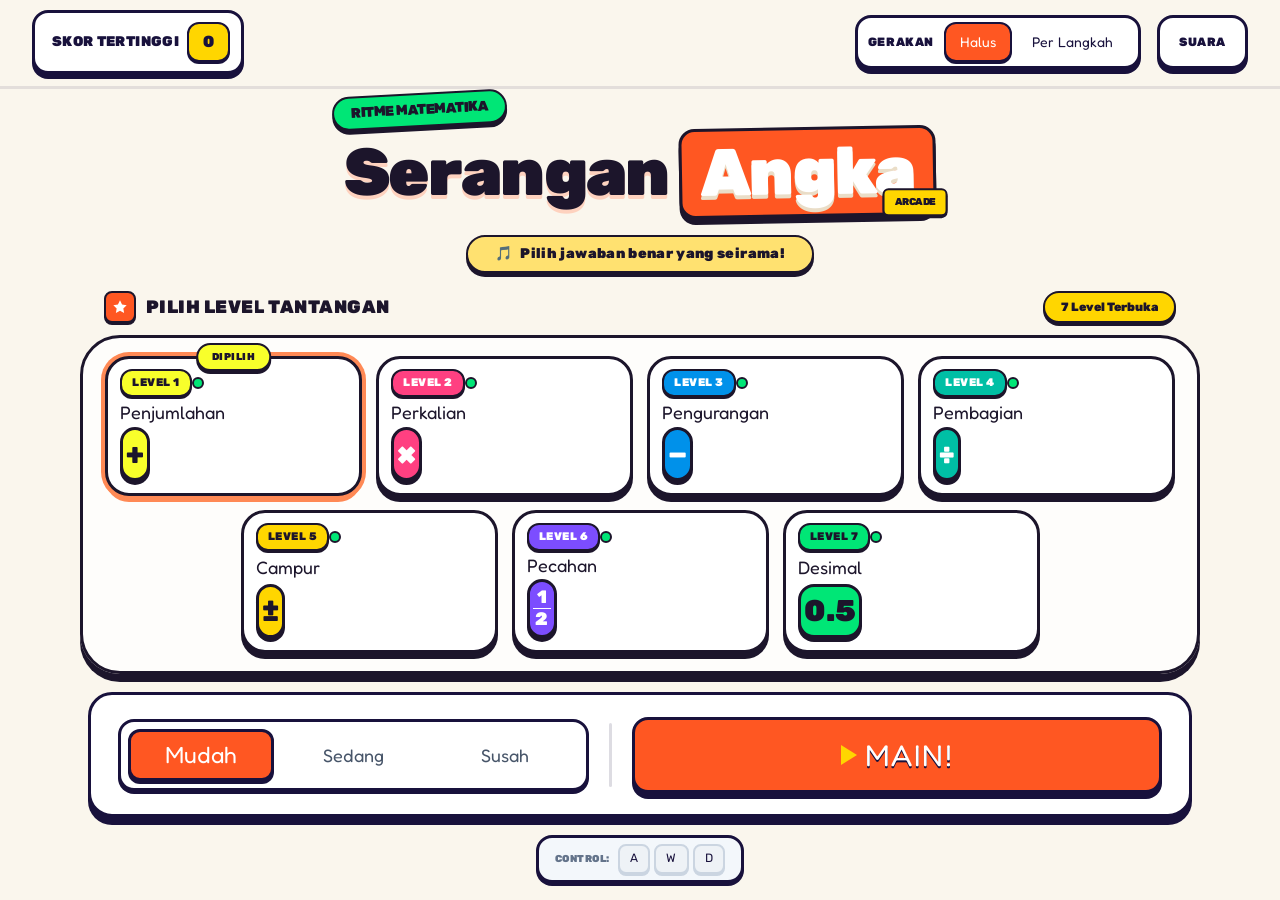
==== commit 3e2268b7: "Redesain UI Pop Play; gameplay: pilihan seujung, BPM/pengali per kesulitan, animasi - UI baru mengik" ====
--- a/index.html
+++ b/index.html
@@ -4,7 +4,7 @@
   <meta charset="utf-8">
   <!-- fluid layout, no pinch-zoom while playing, draw under the notch / home bar (we pad with env(safe-area-inset-*)) -->
   <meta name="viewport" content="width=device-width, initial-scale=1, maximum-scale=1, user-scalable=no, viewport-fit=cover">
-  <meta name="theme-color" content="#F3F7FB">
+  <meta name="theme-color" content="#FAF6ED">
   <meta name="mobile-web-app-capable" content="yes">
   <meta name="apple-mobile-web-app-capable" content="yes">
   <meta name="apple-mobile-web-app-status-bar-style" content="default">
@@ -13,8 +13,8 @@
   <meta name="description" content="Game ritme matematika: pilih jawaban yang benar tepat di garis, seirama dengan musik.">
   <link rel="preconnect" href="https://fonts.googleapis.com">
   <link rel="preconnect" href="https://fonts.gstatic.com" crossorigin>
-  <!-- fonts from the Figma design: Fredoka (menu), Rubik (numbers + gameplay), Outfit (pause), Plus Jakarta Sans (small text) -->
-  <link href="https://fonts.googleapis.com/css2?family=Fredoka:wght@600;700&family=Rubik:wght@500;600;700;800;900&family=Outfit:wght@700;800&family=Plus+Jakarta+Sans:wght@500;600;700&display=swap" rel="stylesheet">
+  <!-- fonts from the Figma design: Rubik Black (numbers, headings, labels) + Fredoka One (buttons, level names) -->
+  <link href="https://fonts.googleapis.com/css2?family=Fredoka+One&family=Rubik:wght@400;700;800;900&display=swap" rel="stylesheet">
   <link rel="stylesheet" href="css/style.css">
 </head>
 <body>
@@ -25,19 +25,17 @@
     <div class="wrap menu">
       <header class="m-topbar">
         <div class="hs-pill" title="Skor tertinggi">
-          <span class="hs-ico" data-icon="trophy" data-size="18"></span>
-          <b id="hs-value">0</b>
+          <span class="hs-label">Skor Tertinggi</span>
+          <b id="hs-value" class="hs-value">0</b>
         </div>
         <div class="m-tools">
           <div id="motion" class="motion" role="group" aria-label="Mode gerak soal">
             <span class="motion-label">Gerakan</span>
-            <div class="mode-switch">
-              <button type="button" class="mode-btn" data-mode="smooth" aria-pressed="true">Halus</button>
-              <button type="button" class="mode-btn" data-mode="step" aria-pressed="false">Per Langkah</button>
-            </div>
+            <button type="button" class="mode-btn" data-mode="smooth" aria-pressed="true">Halus</button>
+            <button type="button" class="mode-btn" data-mode="step" aria-pressed="false"><span class="per">Per </span>Langkah</button>
           </div>
           <div class="snd-wrap">
-            <button id="btn-sound" type="button" class="icon-btn" aria-label="Pengaturan suara" aria-expanded="false" aria-controls="snd-pop"><span data-icon="volume-2" data-size="22"></span></button>
+            <button id="btn-sound" type="button" class="snd-btn" aria-label="Pengaturan suara" aria-expanded="false" aria-controls="snd-pop"><span class="snd-text">Suara</span><span class="snd-ico" data-icon="volume-2" data-size="22"></span></button>
             <div id="snd-pop" class="snd-pop" hidden><div class="snd-title">Suara</div><div class="snd-panel" data-sound-panel></div></div>
           </div>
         </div>
@@ -45,12 +43,19 @@
 
       <div class="m-body">
         <div class="m-hero">
-          <h1>Serangan <span>Angka</span></h1>
-          <p>Uji ketepatanmu dalam menjawab soal angka!</p>
+          <h1 aria-label="Serangan Angka">
+            <span class="tag tag-green" aria-hidden="true">Ritme Matematika</span>
+            <span class="h-word" aria-hidden="true"><span style="--i:0">S</span><span style="--i:1">e</span><span style="--i:2">r</span><span style="--i:3">a</span><span style="--i:4">n</span><span style="--i:5">g</span><span style="--i:6">a</span><span style="--i:7">n</span></span>
+            <span class="h-box" aria-hidden="true"><span class="h-box-text">Angka</span><span class="tag tag-yellow">Arcade</span></span>
+          </h1>
+          <p class="catch"><span aria-hidden="true">🎵</span> Pilih jawaban benar yang seirama!</p>
         </div>
 
         <section class="m-levels">
-          <h2 class="section-label"><i class="dot"></i>Pilih Level</h2>
+          <div class="section-head">
+            <h2 class="section-label"><span class="star-badge" data-icon="star" data-size="16"></span>Pilih Level Tantangan</h2>
+            <span id="lv-count" class="count-pill">7 Level Terbuka</span>
+          </div>
           <div id="levels" class="levels" role="group" aria-label="Pilih level"></div>
         </section>
 
@@ -59,9 +64,10 @@
             <div class="diff-label" id="diff-label">Tingkat Kesusahan</div>
             <div id="diffs" class="diff-switch" role="group" aria-labelledby="diff-label"></div>
           </div>
-          <button id="btn-play" type="button" class="main-btn">Main</button>
-          <p id="controls-hint" class="m-controls"><span>Control :</span><span id="key-chips" class="key-chips"></span></p>
+          <span class="m-sep" aria-hidden="true"></span>
+          <button id="btn-play" type="button" class="main-btn"><span class="play-tri" aria-hidden="true"></span>Main!</button>
         </div>
+        <p id="controls-hint" class="m-controls"><span>Control:</span><span id="key-chips" class="key-chips"></span></p>
       </div>
     </div>
   </section>
@@ -71,25 +77,25 @@
     <div class="wrap game">
       <div class="hud">
         <div class="hud-combo">
-          <div id="combo-label" class="hud-label">COMBO x1</div>
+          <div id="combo-label" class="hud-label">COMBO <b>X1</b></div>
           <div id="combo-dots" class="dots" aria-hidden="true"></div>
         </div>
         <div class="hud-score">
           <div id="score" class="score" aria-label="Skor">0</div>
         </div>
         <div class="hud-right">
+          <button id="btn-pause" type="button" class="pause-btn" aria-label="Jeda"><span class="pause-ico" data-icon="pause" data-size="14"></span><span class="pause-text">Jeda</span></button>
           <div id="lives" class="lives" aria-label="Nyawa"></div>
-          <button id="btn-pause" type="button" class="pause-btn" aria-label="Jeda"><span class="pause-ico" data-icon="pause" data-size="14"></span><span class="pause-text">Jeda</span></button>
         </div>
       </div>
 
       <div id="field" class="field">
         <div id="lane-guides" class="lane-guides" aria-hidden="true"></div>
-        <div id="hitline" class="hitline" aria-hidden="true"><i></i><i></i></div>
+        <div id="hitline" class="hitline" aria-hidden="true"></div>
         <div id="notes" class="notes"></div>
         <div class="arena-head">
           <div class="progress" aria-hidden="true"><i id="tier-bar"></i></div>
-          <div class="arena-meta"><span id="tier-text">Tahap 1/6</span><span id="bpm-text">60 BPM</span></div>
+          <div class="arena-meta"><span id="tier-text" class="pill pill-tier">Tahap 1/6</span><span id="bpm-text" class="pill pill-bpm">60 BPM</span></div>
         </div>
         <div id="toast" class="toast" aria-live="polite"></div>
         <div id="judge" class="judge" aria-live="polite"></div>
@@ -117,23 +123,25 @@
               <div class="r-stat"><div class="r-label">Akurasi</div><div id="res-acc" class="r-num">0%</div></div>
               <div class="r-stat"><div class="r-label">Combo Max</div><div id="res-combo" class="r-num">×0</div></div>
             </div>
-            <div class="timing-head"><span>Timing</span><span class="timing-note">Rasio Ketukan</span></div>
-            <div class="bar-row"><div class="bar-top"><span>Sempurna</span><b id="res-perfect">0</b></div><div class="bar"><i id="bar-perfect" class="perfect"></i></div></div>
-            <div class="bar-row"><div class="bar-top"><span>Bagus</span><b id="res-good">0</b></div><div class="bar"><i id="bar-good" class="good"></i></div></div>
-            <div class="bar-row"><div class="bar-top"><span>Cepat / Lambat</span><b id="res-off">0</b></div><div class="bar"><i id="bar-off" class="off"></i></div></div>
-            <div class="bar-row"><div class="bar-top"><span>Miss</span><b id="res-miss">0</b></div><div class="bar"><i id="bar-miss" class="miss"></i></div></div>
+            <div class="timing">
+              <h3 class="timing-head"><span class="t-d">Timing &amp; Ketukan</span><span class="t-m">Waktu Ketukan</span></h3>
+              <div class="bar-row"><div class="bar-top"><span>Sempurna</span><b id="res-perfect">0</b></div><div class="bar"><i id="bar-perfect" class="perfect"></i></div></div>
+              <div class="bar-row"><div class="bar-top"><span>Bagus</span><b id="res-good">0</b></div><div class="bar"><i id="bar-good" class="good"></i></div></div>
+              <div class="bar-row"><div class="bar-top"><span>Cepat / Lambat</span><b id="res-off">0</b></div><div class="bar"><i id="bar-off" class="off"></i></div></div>
+              <div class="bar-row"><div class="bar-top"><span>Kepeleset</span><b id="res-miss">0</b></div><div class="bar"><i id="bar-miss" class="miss"></i></div></div>
+            </div>
           </div>
 
           <div class="r-card r-right">
-            <div class="rv-head"><h3>Review Salah</h3><span id="res-missbadge" class="rv-badge">0 Soal Terlewat</span></div>
+            <div class="rv-head"><h3><span class="t-d">Review</span><span class="t-m">Recap</span></h3><span id="res-missbadge" class="rv-badge">0 Soal Terlewat</span></div>
             <ul id="res-review" class="review"></ul>
           </div>
         </div>
 
         <div class="r-actions">
-          <button id="res-again" type="button" class="act-btn outline">Main Lagi</button>
-          <button id="res-next" type="button" class="act-btn primary"><span data-icon="play" data-size="20"></span>Lanjut Level</button>
-          <button id="res-menu" type="button" class="act-btn outline">Balik Menu</button>
+          <button id="res-next" type="button" class="act-btn outline"><span class="a-txt">Lanjut Level</span><span class="a-ico" data-icon="chevrons-right" data-size="18"></span></button>
+          <button id="res-again" type="button" class="act-btn primary"><span class="a-ico" data-icon="play" data-size="16"></span>Main Lagi</button>
+          <button id="res-menu" type="button" class="act-btn outline"><span class="a-ico" data-icon="house" data-size="18"></span>Balik Menu</button>
         </div>
       </div>
     </div>
@@ -143,17 +151,14 @@
   <div id="overlay-pause" class="overlay" role="dialog" aria-modal="true" aria-labelledby="pause-title">
     <div class="modal">
       <h2 id="pause-title">Jeda</h2>
-      <p class="modal-sub">Permainan Dihentikan Sementara</p>
       <div class="modal-actions">
-        <button id="pause-resume" type="button" class="m-btn primary"><span data-icon="play" data-size="20"></span>Lanjut</button>
+        <button id="pause-resume" type="button" class="m-btn primary"><span class="play-tri" aria-hidden="true"></span>Lanjut</button>
         <button id="pause-restart" type="button" class="m-btn outline">Ulangi</button>
         <button id="pause-menu" type="button" class="m-btn outline">Balik Menu</button>
       </div>
       <div class="snd-panel" data-sound-panel></div>
-      <p class="modal-hint">
-        <span class="hint-kb">Tekan <kbd>Esc</kbd> atau <kbd>P</kbd> untuk jeda</span>
-        <span class="hint-touch">Ketuk Lanjut untuk kembali bermain</span>
-      </p>
+      <hr class="modal-sep">
+      <p class="modal-hint"><span>Tekan</span><kbd>Esc</kbd><span>atau</span><kbd>P</kbd><span>untuk jeda</span></p>
     </div>
   </div>
   <div id="countdown" class="overlay clear" aria-hidden="true"><div id="countdown-num" class="countdown-num">3</div></div>
--- a/css/style.css
+++ b/css/style.css
@@ -1,347 +1,399 @@
 /*
- * Serangan Angka - styles, following the Figma "Final" section (Modern Flat Light, orange-coral accent).
+ * Serangan Angka - styles, following the Figma "Pop Play" frames (cream background, thick dark outlines, flat offset shadows).
  *
- *  1. TOKENS      every colour / font / radius / shadow lives in :root below - components never hard-code them
+ *  1. TOKENS      every colour / font / radius / shadow / outline lives in :root below - components never hard-code them
  *  2. BASE        reset, fluid root size, screens
- *  3. SHARED      buttons, switches, sound panel, key chips
- *  4. MENU        desktop = card grid, phone = list rows
+ *  3. SHARED      pills, sound panel, key chips
+ *  4. MENU        desktop = framed level grid, phone = 2-column grid inside a scrolling frame
  *  5. GAME        HUD, arena, target line, notes, answer cards
  *  6. RESULTS     Selesai / Nyawa Habis
  *  7. OVERLAYS    pause modal, countdown, error banner
  *  8. SHORT       phone in landscape
  *
- * Breakpoints: >=640px = desktop layouts (HUD card, answer cards with key badges), <640px = phone layouts.
- * Sizes are fluid: clamp(min, vw-based, Figma value), so the Figma pixel value is reached on large screens.
+ * Breakpoints: >=640px = desktop layouts, <640px = phone layouts (frames "iPhone 17"). Sizes are fluid: clamp(min, vw, Figma value).
  */
 
 /* ============================== 1. TOKENS ============================== */
 :root {
-  /* ---- colour: surfaces + text ---- */
-  --c-bg: #F3F7FB;                 /* menu / mobile background */
-  --c-bg-play: #F1F5F9;            /* gameplay + results background */
+  /* ---- colour: surfaces + ink ---- */
+  --c-bg: #FAF6ED;
   --c-surface: #FFFFFF;
-  --c-ink: #1E293B;
-  --c-ink-strong: #0F172A;
-  --c-ink-title: #1E2038;
-  --c-ink-result: #1E1738;
-  --c-text-2: #334155;
-  --c-text-3: #475569;
+  --c-surface-glass: rgba(255, 255, 255, .8);
+  --c-ink: #18113C;                    /* outlines, text, flat shadows */
+  --c-ink-2: #1C152B;                  /* the menu uses this slightly different dark */
+  --c-ink-soft: rgba(24, 17, 60, .2);
+  --c-ink-faint: rgba(24, 17, 60, .1);
+  --c-text-2: #475569;
   --c-muted: #64748B;
-  --c-faint: #94A3B8;
+  --c-gray: #6B7280;
+  --c-gray-2: #9CA3AF;
   --c-line: #E2E8F0;
-  --c-line-soft: rgba(226, 232, 240, .9);
-  --c-line-strong: #CBD5E1;
-  --c-well: #F1F5F9;
+  --c-line-2: #CBD5E1;
+  --c-well: #F3F7FB;
+  --c-keycap: #EEF2F6;
 
   /* ---- colour: brand + game ---- */
-  --c-coral: #FF5E3A;              /* UI accent: title, buttons, switches */
-  --c-coral-game: #FF5733;         /* notes, target line, answer-card accent, hearts */
-  --c-coral-hi: #FF7B47;
-  --c-coral-edge: #D83A17;         /* 3D edge under a note (desktop) */
-  --c-coral-edge-m: #C23818;       /* 3D edge under a note (phone) */
-  --c-coral-edge-btn: #D9431E;     /* 3D edge under the "Lanjut Level" button */
-  --c-green: #10B981;
-  --c-green-dot: #34D399;
+  --c-coral: #FF5722;
+  --c-coral-ring: #FF8955;
+  --c-coral-edge: #C83E10;
+  --c-peach: #FFCCBC;                  /* waiting notes */
+  --c-peach-text: #FED2BF;
+  --c-peach-text-2: #EADDC7;
+  --c-yellow: #FFD600;
+  --c-yellow-soft: #FFE170;
+  --c-cream-pill: #FEF3C7;
+  --c-cream-pill-ink: #705D00;
+  --c-lavender: #EEECFF;
+  --c-green: #00E676;
+  --c-green-combo: #00C853;
+  --c-green-answer: #1B8A3C;
   --c-purple: #6C38FF;
-  --c-blue: #3B82F6;
-  --c-amber: #F59E0B;
-  --c-orange: #F97316;
-  --c-red: #EF4444;
-  --c-miss: #FF4757;
-  --c-lane-coral: var(--c-coral-game);   /* answer-card accent bars (set per lane from js/config.js) */
-  --c-lane-green: var(--c-green);
-  --c-lane-purple: var(--c-purple);
-  --c-lane-blue: var(--c-blue);
-  --c-lane-amber: var(--c-amber);
-  --c-perfect: var(--c-amber);
-  --c-good: var(--c-blue);
-  --c-off: var(--c-orange);
-
-  /* ---- colour: results screen ---- */
-  --c-r-line: rgba(30, 23, 56, .1);
-  --c-r-panel: rgba(245, 242, 254, .4);
-  --c-r-label: #736E88;
-  --c-r-faint: #8B85A3;
-  --c-r-track: rgba(237, 233, 254, .4);
-  --c-r-pill: rgba(237, 233, 254, .8);
-  --c-r-pill-ink: #544D6B;
-  --c-r-sep: #F0EDF7;
-  --c-chip-bg: #FCE7F3;
-  --c-chip-line: #FBCFE8;
-  --c-chip-ink: #BE185D;
-  --c-badge-bg: #FEE2E2;
-  --c-badge-ink: #B91C1C;
-  --c-star-empty: #B9B3CC;
+  --c-violet: #8F33FF;
+  --c-royal: #334EFF;
+  --c-sky: #33B1FF;
+  --c-red: #FF334B;
+  --c-red-soft: #FFEAEB;
+  --c-red-chip: #FFF0F2;
+  --c-red-chip-line: #FFCCD3;
+  --c-track: #EAEFF6;
+  --c-info: #E5EEF8;
+  --c-stat: #F8FAFC;
+  --c-ink-4b: #4B5563;
+
+  /* level cards: --lv = card colour, --lv-ink = text/icon on that colour (css: .level[data-tone]) */
+  --lv-0: #F8FF2B; --lv-ink-0: var(--c-ink-2);
+  --lv-1: #FF4081; --lv-ink-1: #fff;
+  --lv-2: #0091EA; --lv-ink-2: #fff;
+  --lv-3: #00BFA5; --lv-ink-3: #fff;
+  --lv-4: #FFD600; --lv-ink-4: var(--c-ink-2);
+  --lv-5: #7C4DFF; --lv-ink-5: #fff;
+  --c-lv-6: #00E676;
+
+  /* answer-card accent bars (set per lane from js/config.js laneColors) */
+  --c-lane-1: #FFF600;
+  --c-lane-2: #00C853;
+  --c-lane-3: #6C38FF;
+  --c-lane-4: #0091EA;
+  --c-lane-5: #FF4081;
 
   /* ---- typography ---- */
-  --f-display: 'Fredoka', 'Nunito', system-ui, sans-serif;          /* menu + headings */
-  --f-num: 'Rubik', system-ui, -apple-system, 'Segoe UI', sans-serif; /* numbers, gameplay, results */
-  --f-modal: 'Outfit', 'Fredoka', system-ui, sans-serif;            /* pause dialog */
-  --f-body: 'Plus Jakarta Sans', system-ui, sans-serif;             /* small text, hints */
-  --f-mono: ui-monospace, 'Liberation Mono', Consolas, monospace;
-
-  /* ---- radius ---- */
-  --r-xs: 4px;
+  --f-num: 'Rubik', system-ui, -apple-system, 'Segoe UI', sans-serif;      /* Rubik Black: numbers, headings, labels */
+  --f-display: 'Fredoka One', 'Fredoka', 'Rubik', system-ui, sans-serif;    /* buttons + level names */
+
+  /* ---- outline + radius ---- */
+  --bw: 3px;                           /* the standard dark outline */
+  --bw-s: 2px;
+  --r-xs: 6px;
   --r-sm: 8px;
   --r-md: 12px;
   --r-lg: 16px;
   --r-xl: 24px;
-  --r-modal: 36px;
+  --r-2xl: 40px;
+  --r-modal: 38px;
   --r-pill: 9999px;
 
-  /* ---- shadow ---- */
-  --sh-card: 0 1px 1px rgba(0, 0, 0, .05);
-  --sh-arena: 0 1px 2px rgba(0, 0, 0, .05);
-  --sh-pad: 0 6px 0 var(--c-line-strong);                    /* answer card: flat edge */
-  --sh-note: 0 8px 0 var(--c-coral-edge);                    /* note: chunky 3D edge */
-  --sh-note-m: 0 8px 0 var(--c-coral-edge-m), 0 14px 28px rgba(255, 87, 51, .38);
-  --sh-coral-glow: 0 4px 6px -1px rgba(249, 115, 22, .25), 0 2px 4px -2px rgba(249, 115, 22, .25);
-  --sh-line-glow: 0 0 10px rgba(255, 87, 51, .6);
-  --sh-result-card: 0 8px 30px rgba(26, 20, 48, .06);
-  --sh-modal: 0 24px 60px -12px rgba(15, 23, 42, .12), 0 10px 24px -8px rgba(15, 23, 42, .06);
-  --sh-btn-flat: 0 4px 0 var(--c-line);
-  --sh-btn-result: 0 4px 0 rgba(30, 23, 56, .15), 0 2px 3px rgba(30, 23, 56, .05);
-  --sh-btn-result-primary: 0 6px 0 var(--c-coral-edge-btn), 0 8px 16px rgba(255, 87, 51, .25);
+  /* ---- shadow: flat offsets, no blur ---- */
+  --sh-2: 0 2px 0 var(--c-ink);
+  --sh-3: 0 3px 0 var(--c-ink);
+  --sh-4: 0 4px 0 var(--c-ink);
+  --sh-5: 0 5px 0 var(--c-ink);
+  --sh-6: 0 6px 0 var(--c-ink);
+  --sh-8: 0 8px 0 var(--c-ink);
+  --sh-10: 0 10px 0 var(--c-ink);
+  --sh-12: 0 12px 0 var(--c-ink);
+  --sh-key: 0 2px 0 var(--c-line-2);
+  --sh-thumb: 0 3px 0 var(--c-coral-edge);
+  --c-hitzone: rgba(255, 0, 0, .1);                    /* translucent red area under the target line */
+  --sh-ring: 0 0 0 4px var(--c-coral-ring), 0 6px 0 0 var(--c-coral-ring);
 
   /* ---- layout ---- */
   --sat: env(safe-area-inset-top, 0px);
   --sar: env(safe-area-inset-right, 0px);
   --sab: env(safe-area-inset-bottom, 0px);
   --sal: env(safe-area-inset-left, 0px);
+  --col-bar: 1280px;
   --col-menu: 1152px;
-  --col-game: 1440px;
+  --col-game: 1280px;
   --col-result: 1024px;
-  --gap: clamp(8px, 1.6vw, 16px);
-  --tap: 44px;                                                /* minimum touch target */
+  --tap: 44px;                         /* minimum touch target */
 }
 
 /* ============================== 2. BASE ============================== */
 html { font-size: clamp(14px, .5vw + 11.5px, 19px); -webkit-text-size-adjust: 100%; text-size-adjust: 100%; }
 * { box-sizing: border-box; }
 html, body {
-  margin: 0; height: 100%; overflow: hidden; background: var(--c-bg); color: var(--c-ink); font-family: var(--f-display);
+  margin: 0; height: 100%; overflow: hidden; background: var(--c-bg); color: var(--c-ink); font-family: var(--f-num);
   overscroll-behavior: none;                      /* no pull-to-refresh / bounce while playing */
   touch-action: manipulation;                     /* no 300 ms tap delay, no double-tap zoom */
   -webkit-tap-highlight-color: transparent;
   -webkit-user-select: none; user-select: none;   /* no text selection while tapping */
   -webkit-touch-callout: none;
 }
-body[data-screen="game"], body[data-screen="results"] { background: var(--c-bg-play); }
 button { font-family: inherit; color: inherit; cursor: pointer; touch-action: manipulation; border: 0; background: none; padding: 0; }
 button:focus-visible, input:focus-visible { outline: 3px solid var(--c-purple); outline-offset: 3px; }   /* visible keyboard focus */
 .ic { display: block; flex: none; }
-
-#app { position: fixed; inset: 0; height: 100vh; height: 100dvh; overflow: hidden; }
+.sr-only { position: absolute; width: 1px; height: 1px; overflow: hidden; clip: rect(0 0 0 0); white-space: nowrap; }
+
+#app { position: fixed; inset: 0; height: 100vh; height: 100dvh; overflow: hidden; background: var(--c-bg); }
 .screen {
-  position: absolute; inset: 0; z-index: 1; display: flex; justify-content: center;
+  position: absolute; inset: 0; z-index: 1; display: flex; justify-content: center; background: var(--c-bg);
   padding: max(var(--sat), 12px) max(var(--sar), 16px) max(var(--sab), 12px) max(var(--sal), 16px);
   opacity: 0; pointer-events: none; transition: opacity .25s;
 }
 .screen.active { opacity: 1; pointer-events: auto; }
-#screen-menu { background: var(--c-bg); }
-#screen-game, #screen-results { background: var(--c-bg-play); }
 .wrap { width: 100%; height: 100%; min-height: 0; display: flex; flex-direction: column; }
 
 /* ============================== 3. SHARED ============================== */
-.dot { display: inline-block; width: 12px; height: 12px; border-radius: var(--r-pill); background: var(--c-coral); }
-
-.icon-btn { width: 44px; height: 44px; display: grid; place-items: center; background: var(--c-surface); border: 1px solid var(--c-line); border-radius: var(--r-md); color: var(--c-ink); }
-.icon-btn:active { background: var(--c-well); }
+/* the standard bordered pill / box */
+.pill { display: inline-flex; align-items: center; justify-content: center; padding: 6px 14px; border: var(--bw-s) solid var(--c-ink); border-radius: var(--r-pill); font: 900 14px/20px var(--f-num); white-space: nowrap; }
+.tag { display: inline-block; padding: 4px 10px; border: var(--bw-s) solid var(--c-ink-2); border-radius: var(--r-xs); box-shadow: 0 2px 0 var(--c-ink-2); font: 900 10px/16px var(--f-num); letter-spacing: -.5px; text-transform: uppercase; color: var(--c-ink-2); white-space: nowrap; }
+.tag-green { background: var(--c-green); border-radius: var(--r-pill); box-shadow: 0 4px 0 var(--c-ink-2); font-size: 14px; line-height: 20px; padding: 5px 17px; }
+.tag-yellow { background: var(--c-yellow); }
+
+.key-chips { display: inline-flex; gap: 4px; }
+.key-chip { min-width: 30px; padding: 4px 10px 6px; text-align: center; background: var(--c-keycap); border: var(--bw-s) solid var(--c-line-2); border-radius: var(--r-sm); box-shadow: var(--sh-key); font: 400 12px/16px var(--f-num); color: var(--c-ink); }
+
+.play-tri { display: inline-block; width: 0; height: 0; flex: none; border-style: solid; border-width: 10px 0 10px 16px; border-color: transparent transparent transparent currentColor; }
+
+/* ---- sound panel (menu pop-up + pause dialog) ---- */
+.snd-wrap { position: relative; }
+.snd-pop { position: absolute; right: 0; top: calc(100% + 14px); z-index: 30; width: min(380px, calc(100vw - 32px)); padding: 18px 20px 20px; background: var(--c-surface); border: var(--bw) solid var(--c-ink); border-radius: var(--r-xl); box-shadow: var(--sh-8); }
+.snd-pop[hidden] { display: none; }
+.snd-title { font: 900 24px/1.2 var(--f-num); letter-spacing: -.6px; text-transform: uppercase; color: var(--c-ink); margin-bottom: 14px; }
+.snd-panel { display: flex; flex-direction: column; gap: 16px; width: 100%; }
+.snd-row { display: flex; align-items: center; gap: 16px; }
+.snd-mute { position: relative; flex: none; width: 44px; height: 44px; display: grid; place-items: center; background: var(--c-surface); border: var(--bw) solid var(--c-ink); border-radius: var(--r-pill); box-shadow: var(--sh-2); color: var(--c-ink); }
+.snd-mute .ic { width: 20px; height: 20px; }
+.snd-mute.muted { background: var(--c-keycap); color: var(--c-gray-2); }
+.snd-label { flex: none; width: 64px; font: 400 18px/28px var(--f-display); color: var(--c-ink); }
+.snd-val { flex: none; width: 32px; text-align: right; font: 900 18px/28px var(--f-num); color: var(--c-ink); font-variant-numeric: tabular-nums; }
+.snd-row.off .snd-label, .snd-row.off .snd-range { opacity: .45; }
 .ic .slash { opacity: 0; }
 .muted .ic .slash { opacity: 1; }
 .muted .ic .wave { opacity: .3; }
-
-.key-chips { display: inline-flex; gap: 8px; }
-.key-chip { width: 30px; height: 30px; display: grid; place-items: center; background: var(--c-surface); border: 1px solid var(--c-line-strong); border-radius: var(--r-pill); font: 700 12px/1 var(--f-num); letter-spacing: .3px; color: var(--c-ink); }
-
-/* segmented switch (menu: motion mode, difficulty) */
-.mode-switch { display: flex; gap: 4px; padding: 5px; background: var(--c-surface); border: 1px solid var(--c-line); border-radius: var(--r-md); }
-.mode-btn { min-height: 34px; padding: 6px 16px; border-radius: var(--r-sm); font: 600 14px/20px var(--f-display); color: var(--c-text-3); white-space: nowrap; }
-.mode-btn[aria-pressed="true"] { background: var(--c-coral); color: #fff; font-weight: 700; box-shadow: var(--sh-card); }
-
-/* ---- sound panel (menu pop-up + pause dialog) ---- */
-.snd-wrap { position: relative; }
-.snd-pop { position: absolute; right: 0; top: calc(100% + 8px); z-index: 30; width: min(380px, calc(100vw - 32px)); padding: 18px 20px 20px; background: var(--c-surface); border: 2px solid var(--c-well); border-radius: var(--r-xl); box-shadow: var(--sh-modal); }
-.snd-pop[hidden] { display: none; }
-.snd-title { font: 800 18px/1.2 var(--f-modal); color: var(--c-ink-strong); margin-bottom: 12px; }
-.snd-panel { display: flex; flex-direction: column; gap: 16px; width: 100%; }
-.snd-row { display: flex; align-items: center; gap: 14px; }
-.snd-mute { flex: none; width: 40px; height: 40px; display: grid; place-items: center; background: var(--c-surface); border: 2px solid var(--c-ink); border-radius: var(--r-pill); color: var(--c-ink); }
-.snd-mute.muted { color: var(--c-faint); border-color: var(--c-line-strong); }
-.snd-mute::after { content: ''; position: absolute; inset: -2px; }                    /* >=44px hit area */
-.snd-mute { position: relative; }
-.snd-label { flex: none; width: 64px; font: 700 14px/20px var(--f-modal); color: var(--c-ink); }
-.snd-val { flex: none; width: 32px; text-align: right; font: 800 14px/20px var(--f-modal); color: var(--c-text-2); font-variant-numeric: tabular-nums; }
-.snd-row.off .snd-label, .snd-row.off .snd-range { opacity: .45; }
-.snd-range { -webkit-appearance: none; appearance: none; flex: 1 1 auto; min-width: 0; height: 10px; border-radius: var(--r-pill); cursor: pointer; touch-action: pan-x; outline-offset: 8px;
-  background: linear-gradient(to right, var(--c-coral-game) var(--fill, 50%), var(--c-well) var(--fill, 50%)); }
-.snd-range::-webkit-slider-thumb { -webkit-appearance: none; width: 24px; height: 24px; border-radius: 12px; background: #fff; border: 3px solid var(--c-coral-game); box-shadow: 0 2px 6px rgba(0, 0, 0, .12); }
-.snd-range::-moz-range-thumb { width: 18px; height: 18px; border-radius: 12px; background: #fff; border: 3px solid var(--c-coral-game); box-shadow: 0 2px 6px rgba(0, 0, 0, .12); }
+.snd-range { -webkit-appearance: none; appearance: none; flex: 1 1 auto; min-width: 0; height: 12px; border-radius: var(--r-pill); border: 1px solid var(--c-line-2); cursor: pointer; touch-action: pan-x; outline-offset: 10px;
+  background: linear-gradient(to right, var(--c-coral) var(--fill, 50%), var(--c-line) var(--fill, 50%)); }
+.snd-range::-webkit-slider-thumb { -webkit-appearance: none; width: 28px; height: 28px; border-radius: var(--r-pill); background: var(--c-surface); border: 4px solid var(--c-coral); box-shadow: var(--sh-thumb); }
+.snd-range::-moz-range-thumb { width: 20px; height: 20px; border-radius: var(--r-pill); background: var(--c-surface); border: 4px solid var(--c-coral); box-shadow: var(--sh-thumb); }
 
 /* ============================== 4. MENU ============================== */
-.menu { max-width: var(--col-menu); overflow-y: auto; overflow-x: hidden; overscroll-behavior: contain; scrollbar-width: none; }
+#screen-menu { padding: 0; }
+.menu { max-width: none; overflow-y: auto; overflow-x: hidden; overscroll-behavior: contain; scrollbar-width: none; }
 .menu::-webkit-scrollbar { display: none; }
-.m-topbar { flex: none; display: flex; align-items: center; justify-content: space-between; gap: 12px; padding-top: 8px; }
-.hs-pill { display: inline-flex; align-items: center; justify-content: center; gap: 8px; min-height: 44px; padding: 9px 17px; background: var(--c-surface); border: 1px solid var(--c-line); border-radius: var(--r-md); }
-.hs-pill b { font: 700 16px/24px var(--f-display); color: var(--c-ink); font-variant-numeric: tabular-nums; }
-.hs-ico { color: var(--c-coral); display: grid; }
+
+/* top bar: full-width strip with a faint bottom rule; content max 1280 */
+.m-topbar { flex: none; display: flex; align-items: center; justify-content: space-between; gap: 12px; padding: max(var(--sat), 10px) max(32px, calc((100% - var(--col-bar)) / 2)) 12px; border-bottom: var(--bw) solid var(--c-ink-faint); background: var(--c-bg); }
+.hs-pill { display: inline-flex; align-items: center; gap: 8px; padding: 9px 11px 9px 17px; background: var(--c-surface); border: var(--bw) solid var(--c-ink); border-radius: var(--r-lg); box-shadow: var(--sh-5); }
+.hs-label { font: 900 14px/20px var(--f-num); letter-spacing: .35px; text-transform: uppercase; color: var(--c-ink); }
+.hs-value { padding: 6px 14px; background: var(--c-yellow); border: var(--bw-s) solid var(--c-ink); border-radius: var(--r-md); box-shadow: var(--sh-2); font: 900 16px/24px var(--f-num); color: var(--c-ink); font-variant-numeric: tabular-nums; }
 .m-tools { display: flex; align-items: center; gap: 16px; }
-.motion { display: flex; align-items: center; gap: 8px; }
-.motion-label { font: 700 14px/20px var(--f-display); letter-spacing: .7px; text-transform: uppercase; color: var(--c-muted); }
-
-.m-body { margin: auto 0; padding: 12px 0 8px; display: flex; flex-direction: column; align-items: center; gap: clamp(12px, 3.2dvh, 32px); min-width: 0; width: 100%; }
-.m-hero { text-align: center; }
-.m-hero h1 { margin: 0; font: 700 clamp(38px, 7.4vw + 6px, 72px)/1.05 var(--f-display); letter-spacing: .025em; color: var(--c-ink-title); }
-.m-hero h1 span { color: var(--c-coral); }
-.m-hero p { margin: 8px 0 0; font: 600 clamp(13px, 1.4vw + 7px, 16px)/1.5 var(--f-display); letter-spacing: .4px; color: var(--c-muted); }
+.motion { display: flex; align-items: center; gap: 4px; min-height: 54px; padding: 0 10px; background: var(--c-surface); border: var(--bw) solid var(--c-ink); border-radius: var(--r-lg); box-shadow: var(--sh-5); }
+.motion-label { padding-right: 6px; font: 900 12px/16px var(--f-num); letter-spacing: .6px; text-transform: uppercase; color: var(--c-ink); }
+.mode-btn { min-height: 38px; padding: 8px 14px; border: var(--bw-s) solid transparent; border-radius: var(--r-md); font: 400 14px/20px var(--f-display); color: var(--c-ink); white-space: nowrap; }
+.mode-btn[aria-pressed="true"] { background: var(--c-coral); border-color: var(--c-ink); box-shadow: var(--sh-2); color: #fff; }
+.snd-btn { display: grid; place-items: center; min-height: 54px; padding: 3px 19px; background: var(--c-surface); border: var(--bw) solid var(--c-ink); border-radius: var(--r-lg); box-shadow: var(--sh-5); font: 900 12px/16px var(--f-num); letter-spacing: .6px; text-transform: uppercase; color: var(--c-ink); }
+.snd-btn:active { transform: translateY(3px); box-shadow: var(--sh-2); }
+.snd-ico { display: none; }
+
+.m-body { width: 100%; max-width: var(--col-menu); margin: auto; padding: clamp(4px, 1.2dvh, 24px) 16px clamp(8px, 1.6dvh, 28px); display: flex; flex-direction: column; align-items: center; gap: clamp(10px, 2dvh, 24px); min-width: 0; }
+.m-hero { display: flex; flex-direction: column; align-items: center; text-align: center; }
+.m-hero h1 { position: relative; display: inline-flex; align-items: center; justify-content: center; gap: .16em; margin: clamp(20px, 2.8dvh, 34px) 0 0; font: 900 clamp(34px, min(6.6vw + 4px, 7.4dvh), 72px)/1.1 var(--f-num); letter-spacing: -.025em; color: var(--c-ink-2); }
+.h-word { display: inline-flex; text-shadow: 0 4px 0 var(--c-peach-text); }
+/* title animation: letters hop in one after another, then keep a slow wave; the orange box floats and the tags wobble */
+.h-word span { display: inline-block; animation: letterIn .55s cubic-bezier(.3, 1.6, .5, 1) both, letterWave 3.2s ease-in-out infinite; animation-delay: calc(var(--i) * .05s), calc(.9s + var(--i) * .12s); }
+@keyframes letterIn { from { transform: translateY(.7em) scale(.6) rotate(-12deg); opacity: 0; } to { transform: none; opacity: 1; } }
+@keyframes letterWave { 0%, 60%, 100% { transform: translateY(0); } 30% { transform: translateY(-.1em); } }
+@keyframes boxFloat { 0%, 100% { transform: rotate(-1deg) translateY(0); } 50% { transform: rotate(1.5deg) translateY(-6px); } }
+@keyframes boxIn { from { transform: rotate(-12deg) scale(.4); opacity: 0; } to { transform: rotate(-1deg) scale(1); opacity: 1; } }
+@keyframes tagWobble { 0%, 100% { transform: rotate(-3deg); } 50% { transform: rotate(-6deg) translateY(-2px); } }
+@keyframes tagPulse { 0%, 100% { transform: rotate(1deg) scale(1); } 50% { transform: rotate(-2deg) scale(1.12); } }
+@keyframes textShine { 0%, 70%, 100% { text-shadow: 0 4px 0 var(--c-peach-text-2); } 85% { text-shadow: 0 4px 0 var(--c-peach-text-2), 0 0 18px rgba(255, 255, 255, .9); } }
+.h-box { position: relative; display: inline-block; padding: .08em .28em; background: var(--c-coral); border: var(--bw) solid var(--c-ink-2); border-radius: var(--r-lg); box-shadow: 0 6px 0 var(--c-ink-2); animation: boxIn .6s cubic-bezier(.3, 1.5, .5, 1) .45s both, boxFloat 3.6s ease-in-out 1.2s infinite; }
+.h-box-text { color: #fff; text-shadow: 0 4px 0 var(--c-peach-text-2); animation: textShine 4s ease-in-out 1.6s infinite; }
+.h-box .tag-yellow { position: absolute; right: -14px; bottom: -4px; transform: rotate(1deg); animation: tagPulse 2.4s ease-in-out infinite; }
+.m-hero .tag-green { position: absolute; left: -12px; top: -34px; transform: rotate(-3deg); animation: tagWobble 2.8s ease-in-out infinite; }
+.catch { display: inline-flex; align-items: center; gap: 8px; margin: clamp(12px, 2dvh, 28px) 0 0; padding: 7px 27px; background: var(--c-yellow-soft); border: var(--bw-s) solid var(--c-ink-2); border-radius: var(--r-pill); box-shadow: 0 4px 0 var(--c-ink-2); font: 900 14px/20px var(--f-num); letter-spacing: .35px; color: var(--c-ink-2); }
 
 .m-levels { width: 100%; min-width: 0; }
-.section-label { display: flex; align-items: center; gap: 8px; margin: 0 0 12px; padding: 0 4px; font: 700 16px/24px var(--f-display); letter-spacing: .8px; text-transform: uppercase; color: var(--c-ink); }
-.levels { display: grid; grid-template-columns: repeat(5, minmax(0, 1fr)); gap: 16px; }
-.level {
-  display: flex; flex-direction: column; gap: 6px; min-height: clamp(104px, 17dvh, 190px); padding: clamp(14px, 1.6vw, 22px); text-align: left;
-  background: var(--c-surface); border: 2px solid var(--c-line); border-radius: var(--r-lg); transition: border-color .12s, box-shadow .12s, transform .12s;
-}
+.section-head { display: flex; align-items: center; justify-content: space-between; gap: 10px; padding: 0 24px 12px; }
+.section-label { display: flex; align-items: center; gap: 10px; margin: 0; font: 900 18px/28px var(--f-num); letter-spacing: .45px; text-transform: uppercase; color: var(--c-ink-2); }
+.star-badge { display: grid; place-items: center; width: 32px; height: 32px; background: var(--c-coral); border: var(--bw-s) solid var(--c-ink-2); border-radius: var(--r-sm); box-shadow: 0 2px 0 var(--c-ink-2); color: #fff; }
+.star-badge .ic { fill: currentColor; stroke: none; width: 16px; height: 16px; }
+.count-pill { padding: 6px 16px; background: var(--c-yellow); border: var(--bw-s) solid var(--c-ink-2); border-radius: var(--r-pill); box-shadow: 0 3px 0 var(--c-ink-2); font: 900 12px/16px var(--f-num); color: var(--c-ink-2); white-space: nowrap; }
+
+/* the level frame: 4 + 3 cards, the last row centred */
+.levels { display: flex; flex-wrap: wrap; justify-content: center; gap: 14px; padding: clamp(14px, 2dvh, 22px) 22px; background: var(--c-surface-glass); border: var(--bw) solid var(--c-ink-2); border-radius: var(--r-2xl); box-shadow: 0 8px 0 var(--c-ink-2); }
+.level { --lv: var(--lv-0); --lv-ink: var(--lv-ink-0);
+  position: relative; flex: 0 0 calc((100% - 42px) / 4); min-width: 0; min-height: clamp(118px, 15.5dvh, 178px); display: flex; flex-direction: column; justify-content: space-between; gap: 2px; padding: 10px 12px 12px; text-align: center;
+  background: var(--c-surface); border: var(--bw) solid var(--c-ink-2); border-radius: var(--r-xl); box-shadow: 0 6px 0 var(--c-ink-2); transition: transform .1s, box-shadow .1s; }
+.level[data-tone="0"] { --lv: var(--lv-0); --lv-ink: var(--lv-ink-0); }
+.level[data-tone="1"] { --lv: var(--lv-1); --lv-ink: var(--lv-ink-1); }
+.level[data-tone="2"] { --lv: var(--lv-2); --lv-ink: var(--lv-ink-2); }
+.level[data-tone="3"] { --lv: var(--lv-3); --lv-ink: var(--lv-ink-3); }
+.level[data-tone="4"] { --lv: var(--lv-4); --lv-ink: var(--lv-ink-4); }
+.level[data-tone="5"] { --lv: var(--lv-5); --lv-ink: var(--lv-ink-5); }
+.level[data-tone="6"] { --lv: var(--c-lv-6); --lv-ink: var(--c-ink-2); }
+.level.selected { box-shadow: var(--sh-ring); }
+.level { transition: transform .18s cubic-bezier(.3, 1.6, .5, 1), box-shadow .18s; }
+.level:active { transform: translateY(3px) scale(.98); box-shadow: 0 3px 0 var(--c-ink-2); }
+.level.selected:active { box-shadow: 0 0 0 4px var(--c-coral-ring), 0 3px 0 0 var(--c-coral-ring); }
 .lv-top { display: flex; align-items: center; justify-content: space-between; }
-.lv-num { font: 700 12px/16px var(--f-display); letter-spacing: .6px; text-transform: uppercase; color: var(--c-faint); }
-.lv-dot { width: 10px; height: 10px; border-radius: var(--r-pill); background: var(--c-green-dot); }      /* every level is open */
-.lv-name { font: 700 clamp(17px, 1.7vw + 4px, 24px)/1.35 var(--f-display); color: var(--c-ink); overflow-wrap: anywhere; }
-.lv-well { margin-top: auto; display: flex; align-items: center; justify-content: center; padding: 12px; background: var(--c-well); border-radius: var(--r-md); }
-.lv-sym { display: flex; align-items: center; justify-content: center; min-height: 36px; font: 700 30px/36px var(--f-display); letter-spacing: 1.5px; color: var(--c-coral-game); }
-.lv-sym .fr { font-size: .62em; line-height: 1.05; }
-.lv-go { display: none; }
-.level.selected { border-color: var(--c-coral); box-shadow: 0 0 0 3px rgba(255, 94, 58, .16); }
-.level.selected .lv-well { background: rgba(255, 94, 58, .12); }
-@media (hover: hover) { .level:hover:not(.selected) { border-color: var(--c-line-strong); transform: translateY(-2px); } }
-.level:active { transform: scale(.985); }
-
-.m-actions { width: 100%; max-width: 512px; display: flex; flex-direction: column; align-items: center; }
-.m-diff { width: 100%; display: flex; flex-direction: column; align-items: center; }
-.diff-label { padding-bottom: 8px; font: 700 14px/20px var(--f-display); letter-spacing: .35px; text-transform: uppercase; color: var(--c-text-2); }
-.diff-switch { width: 100%; display: flex; padding: 7px; background: var(--c-surface); border: 1px solid var(--c-line); border-radius: var(--r-lg); }
-.diff-btn { position: relative; flex: 1 1 0; min-width: 0; min-height: 48px; padding: 12px 8px; border-radius: var(--r-md); font: 700 16px/24px var(--f-display); color: var(--c-text-2); }
-.diff-btn + .diff-btn::before { content: ''; position: absolute; left: -1px; top: 8px; bottom: 8px; width: 2px; background: var(--c-well); border-radius: var(--r-xs); }
-.diff-btn.selected { background: var(--c-coral); color: #fff; }
-.diff-btn.selected::before, .diff-btn.selected + .diff-btn::before { display: none; }
-
-.main-btn { width: min(100%, 320px); min-height: 56px; margin-top: 24px; padding: 18px 32px; background: var(--c-coral); border-radius: var(--r-lg); font: 700 clamp(24px, 2vw + 12px, 30px)/36px var(--f-display); letter-spacing: .75px; color: #fff; box-shadow: var(--sh-coral-glow); transition: transform .1s, filter .12s; }
-.main-btn:active:not(:disabled) { transform: translateY(2px) scale(.99); filter: brightness(.95); }
-.main-btn:disabled { opacity: .6; }
-@media (hover: hover) { .main-btn:hover:not(:disabled) { filter: brightness(1.05); } }
-.m-controls { margin: 16px 0 0; display: flex; align-items: center; gap: 8px; font: 700 14px/20px var(--f-display); color: var(--c-text-3); }
+.lv-num { padding: 4px 10px; background: var(--lv); border: var(--bw-s) solid var(--c-ink-2); border-radius: var(--r-md); box-shadow: 0 2px 0 var(--c-ink-2); font: 900 11px/16px var(--f-num); letter-spacing: .55px; color: var(--lv-ink); }
+.lv-dot { width: 12px; height: 12px; background: var(--c-green); border: var(--bw-s) solid var(--c-ink-2); border-radius: var(--r-pill); }       /* every level is open */
+.lv-name { font: 400 18px/24px var(--f-display); color: var(--c-ink-2); overflow-wrap: anywhere; }
+.lv-sym { display: flex; align-items: center; justify-content: center; min-height: clamp(40px, 5.6dvh, 52px); padding: 6px 3px; background: var(--lv); border: var(--bw) solid var(--c-ink-2); border-radius: var(--r-lg); box-shadow: 0 4px 0 var(--c-ink-2); font: 900 30px/36px var(--f-num); color: var(--lv-ink); }
+.lv-sym .fr { font-size: .6em; line-height: 1.05; }
+.lv-picked { position: absolute; left: 50%; top: -16px; transform: translateX(-50%); padding: 4px 14px; background: var(--lv); border: var(--bw-s) solid var(--c-ink-2); border-radius: var(--r-pill); box-shadow: 0 3px 0 var(--c-ink-2); font: 900 10px/16px var(--f-num); letter-spacing: .5px; color: var(--lv-ink); }
+.lv-sym, .lv-num, .lv-dot { transition: transform .18s cubic-bezier(.3, 1.6, .5, 1); }
+@media (hover: hover) {
+  .level:hover, .level:focus-visible { transform: translateY(-8px) rotate(-1.2deg); box-shadow: 0 14px 0 var(--c-ink-2); }
+  .level.selected:hover, .level.selected:focus-visible { box-shadow: 0 0 0 4px var(--c-coral-ring), 0 14px 0 0 var(--c-coral-ring); }
+  .level:nth-child(even):hover { transform: translateY(-8px) rotate(1.2deg); }
+  .level:hover .lv-sym, .level:focus-visible .lv-sym { transform: scale(1.07); }
+  .level:hover .lv-num { animation: badgeWiggle .5s ease-in-out; }
+  .level:hover .lv-dot { transform: scale(1.35); }
+}
+@keyframes badgeWiggle { 0%, 100% { transform: rotate(0); } 25% { transform: rotate(-6deg); } 75% { transform: rotate(6deg); } }
+.level.selected .lv-picked { animation: pickedBob 1.6s ease-in-out infinite; }
+@keyframes pickedBob { 0%, 100% { transform: translateX(-50%) translateY(0); } 50% { transform: translateX(-50%) translateY(-3px); } }
+
+/* bottom deck: difficulty switch | divider | big Main! button */
+.m-actions { width: 100%; max-width: 1104px; display: flex; align-items: center; gap: 20px; padding: clamp(16px, 2.4dvh, 27px) 27px; background: var(--c-surface); border: var(--bw) solid var(--c-ink); border-radius: var(--r-xl); box-shadow: var(--sh-8); }
+.m-diff { flex: 1 1 0; min-width: 0; }
+.diff-label { position: absolute; width: 1px; height: 1px; overflow: hidden; clip: rect(0 0 0 0); }
+.diff-switch { display: flex; align-items: center; gap: 6px; min-height: 70px; padding: 7px; background: var(--c-surface); border: var(--bw) solid var(--c-ink); border-radius: var(--r-lg); box-shadow: var(--sh-3); }
+.diff-btn { flex: 1 1 0; min-width: 0; min-height: 52px; padding: 8px; border: var(--bw) solid transparent; border-radius: var(--r-md); font: 400 18px/24px var(--f-display); color: var(--c-text-2); }
+.diff-btn.selected { background: var(--c-coral); border-color: var(--c-ink); box-shadow: var(--sh-3); color: #fff; font-size: clamp(18px, 1.2vw + 8px, 24px); }
+.m-sep { flex: none; width: 3px; height: 64px; background: rgba(24, 17, 60, .15); border-radius: var(--r-pill); }
+.main-btn { flex: 1 1 0; min-width: 0; display: flex; align-items: center; justify-content: center; gap: 8px; min-height: 70px; padding: 17px 27px; background: var(--c-coral); border: var(--bw) solid var(--c-ink); border-radius: var(--r-lg); box-shadow: var(--sh-6); font: 400 30px/36px var(--f-display); letter-spacing: 1.5px; text-transform: uppercase; color: #fff; text-shadow: 0 2px 0 var(--c-ink); transition: transform .1s, box-shadow .1s; }
+.main-btn .play-tri { color: var(--c-yellow); border-width: 10px 0 10px 16px; }
+.main-btn:active:not(:disabled) { transform: translateY(4px); box-shadow: var(--sh-2); }
+.main-btn:disabled { opacity: .65; }
+.m-controls { margin: 0; display: inline-flex; align-items: center; gap: 8px; padding: 6px 16px; background: var(--c-well); border: var(--bw) solid var(--c-ink); border-radius: var(--r-lg); box-shadow: var(--sh-3); font: 900 10px/16px var(--f-num); letter-spacing: .5px; text-transform: uppercase; color: var(--c-muted); }
 @media (hover: none), (max-width: 639px) { .m-controls { display: none; } }
 
-/* tablet: 3 columns */
-@media (max-width: 999px) { .levels { grid-template-columns: repeat(3, minmax(0, 1fr)); } }
-
-/* phone: level cards become list rows, the list scrolls inside the screen so "Main" stays visible */
+/* tablet: 3 columns, deck stacks */
+@media (max-width: 699px) {
+  .level { flex-basis: calc((100% - 28px) / 3); }
+}
+@media (max-width: 859px) {
+  .m-actions { flex-direction: column; align-items: stretch; }
+  .m-sep { width: 100%; height: 3px; }
+}
+
+/* phone: the level frame (head + 2-column grid) scrolls inside the screen so the deck stays visible */
 @media (max-width: 639px) {
-  .m-topbar { padding-top: 4px; }
-  .hs-pill { min-height: 44px; padding: 5px 14px; }
-  .hs-pill b { font: 900 20px/28px var(--f-num); letter-spacing: -.8px; color: var(--c-ink-strong); }
-  .motion-label { display: none; }
+  #screen-menu { padding: 0; }
+  .menu { overflow: hidden; }
+  .m-topbar { padding: max(var(--sat), 14px) max(var(--sar), 16px) 12px max(var(--sal), 16px); gap: 8px; border-bottom: 0; background: transparent; }
+  .hs-pill { gap: 6px; padding: 4px 4px 4px 10px; border-radius: var(--r-lg); box-shadow: var(--sh-4); }
+  .hs-label { max-width: 5.6em; font-size: 10px; line-height: 12px; letter-spacing: 0; }
+  .hs-value { padding: 4px 10px; font-size: 15px; line-height: 20px; border-radius: var(--r-md); }
   .m-tools { gap: 6px; }
-  .mode-switch { padding: 2px; }
-  .mode-btn { min-height: 40px; padding: 6px 10px; font: 600 11px/14px var(--f-num); letter-spacing: .66px; }
-  .mode-btn[aria-pressed="true"] { font-weight: 700; }
-  .menu { overflow: hidden; }
-  .m-body { flex: 1 1 auto; min-height: 0; margin: 0; padding-top: 4px; gap: 16px; }
-  .m-hero h1 { font-size: 40px; }
-  .m-levels { flex: 1 1 0; min-height: 132px; display: flex; flex-direction: column; }
-  .section-label { display: none; }
-  .levels { flex: 1 1 auto; min-height: 0; display: flex; flex-direction: column; gap: 8px; overflow-y: auto; overscroll-behavior: contain; padding: 2px 2px 4px; scrollbar-width: none; }
+  .motion { min-height: 44px; padding: 3px; gap: 2px; box-shadow: var(--sh-4); }
+  .motion-label, .mode-btn .per { display: none; }
+  .mode-btn { min-height: 34px; padding: 4px 9px; font-size: 13px; }
+  .snd-btn { width: 44px; min-height: 44px; padding: 0; box-shadow: var(--sh-4); }
+  .snd-text { display: none; }
+  .snd-ico { display: grid; }
+  .snd-pop { right: 0; }
+
+  .m-body { flex: 1 1 auto; min-height: 0; max-width: none; margin: 0; padding: 4px 16px max(var(--sab), 14px); gap: 14px; align-items: stretch; }
+  .m-hero { padding-top: 6px; }
+  .m-hero h1 { margin-top: 24px; font-size: clamp(30px, 9vw, 40px); }
+  .m-hero .tag-green { top: -26px; left: -6px; font-size: 11px; line-height: 14px; padding: 3px 12px; }
+  .h-box .tag-yellow { font-size: 8px; line-height: 10px; padding: 2px 6px; right: -10px; }
+  .catch { display: none; }
+
+  .m-levels { flex: 1 1 0; min-height: 150px; display: flex; flex-direction: column; background: var(--c-surface); border: var(--bw) solid var(--c-ink); border-radius: 32px; box-shadow: var(--sh-8); overflow: hidden; }
+  .section-head { flex: none; padding: 14px 16px 10px; border-bottom: 2px solid var(--c-line); margin: 0 4px; }
+  .section-label { font-size: 13px; line-height: 18px; letter-spacing: .2px; white-space: nowrap; }
+  .star-badge { width: 24px; height: 24px; border-radius: var(--r-sm); }
+  .star-badge .ic { width: 12px; height: 12px; }
+  .count-pill { padding: 3px 10px; font-size: 11px; line-height: 14px; }
+  .levels { flex: 1 1 auto; min-height: 0; display: grid; grid-template-columns: repeat(2, minmax(0, 1fr)); align-content: start; gap: 16px 14px; padding: 18px 16px 16px; overflow-y: auto; overscroll-behavior: contain; background: none; border: 0; border-radius: 0; box-shadow: none; scrollbar-width: none; }
   .levels::-webkit-scrollbar { display: none; }
-  .level {
-    flex: none; display: grid; grid-template-columns: 48px minmax(0, 1fr) 32px; grid-template-areas: "well top go" "well name go";
-    align-items: center; column-gap: 16px; row-gap: 0; min-height: 80px; padding: 16px; border: 1px solid var(--c-line-soft); box-shadow: var(--sh-card);
-  }
-  .lv-top { grid-area: top; justify-content: flex-start; align-self: end; }
-  .lv-dot { display: none; }
-  .lv-num { font-size: 11px; line-height: 14px; letter-spacing: .55px; color: var(--c-muted); }
-  .lv-name { grid-area: name; align-self: start; font-size: 20px; line-height: 28px; letter-spacing: .5px; color: var(--c-ink-strong); }
-  .lv-well { grid-area: well; margin: 0; width: 48px; height: 48px; padding: 0; }
-  .lv-sym { min-height: 0; font: 900 28px/28px var(--f-num); letter-spacing: 0; }
-  .lv-go { grid-area: go; display: grid; place-items: center; width: 32px; height: 32px; background: var(--c-well); border-radius: var(--r-pill); color: var(--c-ink); }
-  .go-play { display: none; }
-  .level.selected { background: var(--c-coral-game); border-color: var(--c-coral-game); box-shadow: 0 4px 6px -1px rgba(249, 115, 22, .2), 0 2px 4px -2px rgba(249, 115, 22, .2); }
-  .level.selected .lv-num { color: rgba(255, 255, 255, .9); }
-  .level.selected .lv-name, .level.selected .lv-sym { color: #fff; }
-  .level.selected .lv-well, .level.selected .lv-go { background: rgba(255, 255, 255, .2); }
-  .level.selected .lv-go { color: #fff; }
-  .level.selected .go-chevron { display: none; }
-  .level.selected .go-play { display: grid; }
-  .m-diff .diff-label { display: none; }
-  .m-actions { max-width: none; }
-  .main-btn { width: 100%; margin-top: 8px; padding: 16px; border-radius: var(--r-lg); font: 700 24px/24px var(--f-num); letter-spacing: 0; }
+  .level { flex: none; min-height: 132px; padding: 10px; border-radius: var(--r-lg); box-shadow: 0 4px 0 var(--c-ink-2); }
+  .level.selected { box-shadow: 0 0 0 4px var(--c-coral-ring), 0 4px 0 0 var(--c-coral-ring); }
+  .lv-name { font-size: 16px; line-height: 22px; }
+  .lv-sym { min-height: 44px; padding: 4px; font-size: 26px; border-radius: var(--r-md); }
+
+  .m-actions { flex: none; flex-direction: column; align-items: stretch; gap: 10px; padding: 0; background: none; border: 0; box-shadow: none; }
+  .diff-switch { min-height: 58px; padding: 5px; background: var(--c-well); border-radius: var(--r-xl); box-shadow: var(--sh-3); }
+  .diff-btn { min-height: 46px; font-size: 16px; border-radius: var(--r-md); }
+  .diff-btn.selected { font-size: 20px; }
+  .m-sep { height: 3px; background: var(--c-ink-faint); }
+  .main-btn { min-height: 58px; padding: 12px 20px; box-shadow: var(--sh-6); font-size: 28px; }
 }
 
 /* ============================== 5. GAME ============================== */
-.game { max-width: var(--col-game); gap: 12px; padding: clamp(0px, 1.4vw, 20px) 0; }
-
-/* ---- HUD: white card on desktop, bare on phones ---- */
-.hud { flex: none; display: grid; grid-template-columns: 1fr auto 1fr; align-items: center; gap: 12px; padding: 15px 25px; background: var(--c-surface); border: 1px solid var(--c-line-soft); border-radius: var(--r-lg); box-shadow: var(--sh-card); }
-.hud-combo { justify-self: start; display: flex; flex-direction: column; gap: 4px; }
-.hud-label { font: 700 12px/16px var(--f-num); letter-spacing: .6px; text-transform: uppercase; color: var(--c-muted); white-space: nowrap; }
-.dots { display: flex; gap: 8px; }
-.dots i { width: 14px; height: 14px; border-radius: var(--r-pill); background: var(--c-well); border: 2px solid var(--c-line-strong); transition: background .15s, box-shadow .15s; }
-.dots i.on { background: var(--c-green); border-color: var(--c-green); box-shadow: 0 0 8px rgba(16, 185, 129, .5); }
+.game { max-width: var(--col-game); margin: auto; max-height: 880px; gap: 16px; padding: clamp(0px, 2vw, 24px) 0; }
+
+/* ---- HUD ---- */
+.hud { flex: none; display: grid; grid-template-columns: 1fr auto 1fr; align-items: center; gap: 12px; padding: 8px 0; }
+.hud-combo { justify-self: start; display: inline-flex; align-items: center; gap: 10px; padding: 9px 19px; background: var(--c-surface); border: var(--bw) solid var(--c-ink); border-radius: var(--r-pill); }
+.hud-label { font: 900 14px/20px var(--f-num); letter-spacing: .7px; text-transform: uppercase; color: var(--c-ink); white-space: nowrap; }
+.hud-label b { font-weight: 900; color: var(--c-green-combo); }
+.dots { display: flex; gap: 6px; }
+.dots i { width: 14px; height: 14px; border-radius: var(--r-pill); background: var(--c-line); border: var(--bw-s) solid var(--c-ink); transition: background .15s; }
+.dots i.on { background: var(--c-green-combo); }
 .hud-score { text-align: center; }
-.score { font: 900 clamp(28px, 2.6vw + 14px, 36px)/1 var(--f-num); letter-spacing: -.9px; color: var(--c-ink-strong); font-variant-numeric: tabular-nums; }
-.hud-right { justify-self: end; display: flex; align-items: center; gap: clamp(12px, 2.4vw, 24px); }
-.lives { display: flex; gap: 6px; }
-.heart { display: block; color: var(--c-line-strong); transition: transform .2s; }
-.heart svg { width: 23px; height: 21px; }
-.heart.on { color: var(--c-coral-game); }
+.score { font: 900 clamp(32px, 4vw + 14px, 60px)/1 var(--f-num); letter-spacing: -.025em; color: var(--c-ink); font-variant-numeric: tabular-nums; }
+.hud-right { justify-self: end; display: flex; align-items: center; gap: 16px; }
+.lives { order: 1; display: flex; align-items: center; gap: 6px; padding: 9px 17px; background: var(--c-surface); border: var(--bw) solid var(--c-ink); border-radius: var(--r-pill); }
+.heart { display: block; line-height: 0; color: var(--c-ink); transition: transform .2s; }
+.heart svg { width: 24px; height: 24px; }
+.heart.on { color: var(--c-red); }
 .heart.on svg { fill: currentColor; }
 .heart.lost { animation: heartLost .5s; }
 @keyframes heartLost { 30% { transform: scale(1.5) rotate(-12deg); } 100% { transform: scale(1); } }
-.pause-btn { position: relative; display: inline-flex; align-items: center; gap: 8px; min-height: 40px; padding: 9px 21px; background: var(--c-surface); border: 1px solid var(--c-line-strong); border-radius: var(--r-pill); box-shadow: var(--sh-card); font: 700 14px/20px var(--f-num); color: var(--c-ink); }
-.pause-btn::after { content: ''; position: absolute; inset: -4px; }                  /* >=44px hit area */
-.pause-btn:active { background: var(--c-well); }
+.pause-btn { order: 2; position: relative; display: inline-flex; align-items: center; gap: 8px; min-height: 44px; padding: 9px 19px; background: var(--c-surface); border: var(--bw) solid var(--c-ink); border-radius: var(--r-pill); font: 900 14px/20px var(--f-num); color: var(--c-ink); }
+.pause-btn:active { background: var(--c-lavender); }
 .pause-ico { display: grid; }
 .pause-ico .ic { fill: currentColor; }
 
-/* ---- arena: one white card; the field fills the free height; --line (set from JS) is where the target line sits ---- */
-.field { position: relative; flex: 1 1 0; min-height: 0; background: var(--c-surface); border: 1px solid var(--c-line-soft); border-radius: var(--r-xl); box-shadow: var(--sh-arena); overflow: hidden; touch-action: none; --line: 86%; }
-.field::before { content: ''; position: absolute; top: -128px; left: 50%; width: 700px; max-width: 100%; height: 300px; transform: translateX(-50%); border-radius: var(--r-pill); pointer-events: none;
-  background: linear-gradient(to bottom, rgba(255, 237, 213, .6), rgba(255, 251, 235, .3) 50%, rgba(255, 251, 235, 0)); filter: blur(32px); }
+/* ---- arena: one white card; --line (set from JS) is where the target line sits ---- */
+.field { position: relative; flex: 1 1 0; min-height: 0; background: var(--c-surface); border: var(--bw) solid var(--c-ink); border-radius: var(--r-xl); overflow: hidden; touch-action: none; --line: 86%; }
 .field > * { position: absolute; pointer-events: none; }
 .lane-guides { inset: 0; display: grid; grid-template-columns: repeat(var(--lanes, 3), 1fr); }
 .screen.active .lane-guides { pointer-events: auto; }     /* whole lane columns are touch targets, but only while the game is visible */
-.lane-guide { touch-action: none; transition: background .08s; }
-.lane-guide.down { background: color-mix(in srgb, var(--lc) 9%, transparent); }
-
-/* header over the arena: notes slide in from underneath it */
-.arena-head { top: 0; left: 0; right: 0; z-index: 3; padding: clamp(14px, 2.2vw, 28px) clamp(16px, 2.2vw, 28px) 8px; background: var(--c-surface); display: flex; flex-direction: column; gap: 8px; }
-.progress { height: clamp(8px, .8vw + 4px, 12px); background: var(--c-well); border-radius: var(--r-pill); overflow: hidden; }
-.progress i { display: block; height: 100%; width: 0; background: var(--c-purple); border-radius: var(--r-pill); transition: width .4s; }
-.arena-meta { display: flex; justify-content: space-between; align-items: center; font: 600 14px/20px var(--f-num); color: var(--c-text-3); }
-.arena-meta span:last-child { font-size: 12px; line-height: 16px; letter-spacing: .6px; color: var(--c-muted); }
-
-/* target line: coral bar, glow, a dot near each end. Only transform/opacity change per frame (the beat pulse). */
-.hitline { left: clamp(0px, 2.2vw, 28px); right: clamp(0px, 2.2vw, 28px); top: calc(var(--line) - 3px); height: 6px; background: var(--c-coral-game); border-radius: var(--r-pill); box-shadow: var(--sh-line-glow); --beat: 0; }
-.hitline i { position: absolute; top: -5px; width: 16px; height: 16px; background: var(--c-coral-hi); border-radius: var(--r-pill); box-shadow: 0 0 10px var(--c-coral-game); }
-.hitline i:first-child { left: 32px; }
-.hitline i:last-child { right: 32px; }
-.hitline::before { content: ''; position: absolute; left: 0; right: 0; top: -17px; height: 40px; background: linear-gradient(to bottom, rgba(255, 87, 51, 0), rgba(255, 87, 51, .15), rgba(255, 87, 51, 0)); pointer-events: none; }
-.hitline::after { content: ''; position: absolute; left: 0; right: 0; top: -2px; height: 10px; border-radius: var(--r-pill); box-shadow: 0 0 26px 8px rgba(255, 87, 51, .6); opacity: calc(var(--beat) * .8); pointer-events: none; }
-
-/* ---- notes: chunky 3D coral boxes; the one nearest the line is full strength, the next ones fade ---- */
+.lane-guide { position: relative; touch-action: none; transition: background .08s; }
+/* dashed divider between lanes: it scrolls down at the speed of the falling problems (--dash-dur is set from js/game.js) */
+.lane-guide + .lane-guide::before { content: ''; position: absolute; left: 0; top: 0; bottom: 0; width: 2px; background: repeating-linear-gradient(to bottom, var(--c-ink-soft) 0 24px, transparent 24px 48px); background-size: 2px 48px; animation: dashFlow var(--dash-dur, 1.2s) linear infinite; }
+@keyframes dashFlow { to { background-position: 0 48px; } }
+.paused .lane-guide + .lane-guide::before { animation-play-state: paused; }
+.lane-guide.down { background: color-mix(in srgb, var(--lc) 14%, transparent); }
+
+/* header over the arena: progress track, then "Tahap" + BPM pills; notes slide in from underneath it */
+.arena-head { top: 0; left: 0; right: 0; z-index: 3; display: grid; grid-template-columns: auto 1fr auto; grid-template-areas: "bar bar bar" "tier . bpm"; gap: 10px 8px; align-items: center; padding: 16px 24px 8px; background: var(--c-surface); }
+.progress { grid-area: bar; height: 14px; background: var(--c-lavender); border: var(--bw-s) solid var(--c-ink); border-radius: var(--r-pill); overflow: hidden; }
+.progress i { display: block; height: 100%; width: 0; background: var(--c-purple); border-right: var(--bw-s) solid var(--c-ink); border-radius: var(--r-pill) 0 0 var(--r-pill); transition: width .4s; }
+.arena-meta { display: contents; }
+.pill-tier { grid-area: tier; background: var(--c-lavender); color: var(--c-ink); }
+.pill-bpm { grid-area: bpm; background: var(--c-cream-pill); color: var(--c-cream-pill-ink); }
+
+/* target line: coral bar with a dark outline + a dot near each end. Only transform changes per frame (beat pulse). */
+/* the zone below the line (hit area) is tinted; it sits under everything else in the arena */
+.field::before { content: ''; position: absolute; left: 0; right: 0; top: calc(var(--line) + 6px); bottom: 0; background: var(--c-hitzone); pointer-events: none; }
+.hitline { left: 0; right: 0; top: calc(var(--line) - 6px); height: 12px; --beat: 0; }
+.hitline::before { content: ''; position: absolute; inset: 0; background: var(--c-coral); border-top: 2px solid var(--c-ink); border-bottom: 4px solid var(--c-ink); transform: scaleY(calc(1 + var(--beat) * .45)); }
+
+/* ---- notes: waiting problems are small pastel boxes; the one on the line is the big coral one ---- */
 .notes { inset: 0; }
-.note { --note-h: clamp(60px, 8dvh + 16px, 88px); position: absolute; left: 0; right: 0; top: 0; margin: 0 auto; width: max-content; max-width: 92%; height: var(--note-h); will-change: transform; }
-.note-body { --fit: 1; height: 100%; display: flex; align-items: center; justify-content: center; padding: 0 clamp(22px, 5vw, 64px); background: var(--c-coral-game); border-radius: var(--r-lg); box-shadow: var(--sh-note-m);
-  color: #fff; font: 900 calc(clamp(28px, 8vw + 6px, 48px) * var(--fit))/1 var(--f-num); letter-spacing: .05em; white-space: nowrap; font-variant-numeric: tabular-nums; transition: transform .15s; }
-@media (min-width: 640px) { .note-body { box-shadow: var(--sh-note); } }
+.note { --note-h: clamp(64px, 8dvh + 20px, 104px); position: absolute; left: 0; right: 0; top: 0; margin: 0 auto; width: max-content; max-width: 92%; height: var(--note-h); will-change: transform; }
+.note-body { --fit: 1; height: 100%; display: flex; align-items: center; justify-content: center; padding: 0 clamp(22px, 4vw, 51px); background: var(--c-peach); border: var(--bw) solid var(--c-ink); border-radius: var(--r-lg);
+  color: var(--c-ink); font: 900 calc(clamp(28px, 4vw + 10px, 60px) * var(--fit))/1 var(--f-num); letter-spacing: .025em; white-space: nowrap; font-variant-numeric: tabular-nums;
+  transform: scale(.55); transition: transform .15s, background .15s; }
 .note.tall .note-body { height: calc(var(--note-h) * 1.5); margin: calc(var(--note-h) * -.25) 0; }
 .nb { display: inline-flex; align-items: center; gap: .32em; }
-.note.current .note-body { transform: scale(1.05); }
+.note.current .note-body { background: var(--c-coral); border-radius: var(--r-xl); color: #fff; transform: scale(1); }
 .note.hit .note-body { animation: noteHit .42s ease-out forwards; }
-.note.hit.k-perfect .note-body { background: var(--c-perfect); box-shadow: 0 8px 0 #C27803; }
-.note.hit.k-good .note-body { background: var(--c-good); box-shadow: 0 8px 0 #2563EB; }
-.note.hit.k-early .note-body, .note.hit.k-late .note-body { background: var(--c-off); box-shadow: 0 8px 0 #C2410C; }
-.note.miss .note-body { animation: noteMiss .9s ease-in forwards; background: var(--c-miss); box-shadow: 0 8px 0 #D12A3A; }
+.note.hit.k-perfect .note-body { background: var(--c-violet); }
+.note.hit.k-good .note-body { background: var(--c-royal); }
+.note.hit.k-early .note-body, .note.hit.k-late .note-body { background: var(--c-sky); color: var(--c-ink); }
+.note.miss .note-body { animation: noteMiss .9s ease-in forwards; background: var(--c-red); color: #fff; }
 @keyframes noteHit { 0% { transform: scale(1); opacity: 1; } 100% { transform: scale(1.3, 1.5); opacity: 0; } }
-@keyframes noteMiss { 0% { transform: translateX(0); opacity: 1; } 15% { transform: translateX(-12px); } 30% { transform: translateX(12px); } 45% { transform: translateX(-8px); } 100% { transform: translateX(0); opacity: 0; } }
+@keyframes noteMiss { 0% { transform: scale(1) translateX(0); opacity: 1; } 15% { transform: scale(1) translateX(-12px); } 30% { transform: scale(1) translateX(12px); } 45% { transform: scale(1) translateX(-8px); } 100% { transform: scale(1) translateX(0); opacity: 0; } }
 .field.dead .note-body { filter: grayscale(1); }
 .field.shake { animation: shake .3s; }
 @keyframes shake { 20% { transform: translateX(-5px); } 40% { transform: translateX(5px); } 60% { transform: translateX(-3px); } 80% { transform: translateX(3px); } }
@@ -352,246 +404,285 @@
 .fd { padding: .08em .16em 0; }
 .q { opacity: .75; }
 .note .fr { font-size: .85em; }
-.pad-answer .fr { font-size: 1.05em; }
-.pad-answer .mw { font-size: 1.15em; }
+.pad-answer .fr { font-size: .6em; }                  /* stacked fractions: a smaller font so numerator/denominator stay inside the card */
+.pad-answer .mw { font-size: .8em; }
 .mx { display: inline-flex; align-items: center; gap: .12em; }
 .mw { font-size: 1.1em; }
 
-/* ---- feedback: a small badge floating just above the active problem ---- */
-.judge { left: 50%; translate: -50% 0; top: calc(var(--line) - var(--note-h, 80px) * .5 - 34px); z-index: 4; padding: 4px 20px; border-radius: var(--r-pill); background: var(--c-miss); color: #fff; font: 800 12px/16px var(--f-num); letter-spacing: 1.2px; text-transform: uppercase; white-space: nowrap; box-shadow: 0 4px 6px -1px rgba(0, 0, 0, .1), 0 2px 4px -2px rgba(0, 0, 0, .1); opacity: 0; }
+/* ---- feedback: "+100 SEMPURNA!" badge floating just above the active problem ---- */
+.judge { left: 50%; translate: -50% 0; top: calc(var(--line) - var(--note-h, 80px) * .5 - 38px); z-index: 4; padding: 4px 16px; background: var(--c-violet); border: var(--bw-s) solid var(--c-ink); border-radius: var(--r-pill); box-shadow: var(--sh-2); color: #fff; font: 900 12px/16px var(--f-num); letter-spacing: .6px; text-transform: uppercase; white-space: nowrap; opacity: 0; }
 .judge.show { animation: chip 1.1s ease-out forwards; }
-.judge.perfect { background: var(--c-perfect); color: var(--c-ink-result); }
-.judge.good { background: var(--c-good); }
-.judge.off { background: var(--c-off); }
-.judge.bad { background: var(--c-miss); }
-.judge.wait { background: var(--c-surface); color: var(--c-muted); box-shadow: inset 0 0 0 1px var(--c-line-strong); }
+.judge.perfect { background: var(--c-violet); }
+.judge.good { background: var(--c-royal); }
+.judge.off { background: var(--c-sky); color: var(--c-ink); }
+.judge.bad { background: var(--c-red); }
+.judge.wait { background: var(--c-surface); color: var(--c-muted); }
 @keyframes chip { 0% { transform: scale(.6); opacity: 0; } 12% { transform: scale(1.12); opacity: 1; } 22% { transform: scale(1); } 78% { opacity: 1; } 100% { opacity: 0; } }
 
-.toast { left: 50%; translate: -50% 0; top: 22%; display: none; flex-direction: column; align-items: center; gap: 2px; padding: 12px 28px; max-width: 92%; border-radius: var(--r-xl); background: var(--c-ink-strong); color: #fff; z-index: 5; text-align: center; }
-.toast b { font: 800 clamp(20px, 3vw + 8px, 28px)/1.2 var(--f-num); }
-.toast span { font: 500 14px/1.3 var(--f-body); opacity: .85; }
+.toast { left: 50%; translate: -50% 0; top: 22%; display: none; flex-direction: column; align-items: center; gap: 2px; padding: 12px 28px; max-width: 92%; background: var(--c-yellow-soft); border: var(--bw) solid var(--c-ink); border-radius: var(--r-xl); box-shadow: var(--sh-4); color: var(--c-ink); z-index: 5; text-align: center; }
+.toast b { font: 900 clamp(20px, 3vw + 8px, 28px)/1.2 var(--f-num); }
+.toast span { font: 700 14px/1.3 var(--f-num); }
 .toast.show { display: flex; animation: toast 2.2s ease-out forwards; }
 .toast.show.long { animation-duration: 7s; }
 @keyframes toast { 0% { transform: translateY(-16px) scale(.8); opacity: 0; } 12% { transform: none; opacity: 1; } 80% { opacity: 1; } 100% { opacity: 0; } }
-
 .fx { inset: 0; z-index: 4; }
-.fx-float { left: 50%; translate: -50% 0; top: calc(var(--line) - var(--note-h, 80px) - 90px); padding: 2px 14px; border-radius: var(--r-pill); font: 900 clamp(18px, 2.4vw + 8px, 26px)/1.3 var(--f-num); animation: floatUp .8s ease-out forwards; position: absolute; color: #fff; }
-.fx-float.perfect { background: var(--c-perfect); color: var(--c-ink-result); }
-.fx-float.good { background: var(--c-good); }
-.fx-float.off { background: var(--c-off); }
-@keyframes floatUp { 0% { transform: translateY(16px) scale(.7); opacity: 0; } 20% { opacity: 1; transform: scale(1.1); } 100% { transform: translateY(-56px); opacity: 0; } }
-
-/* ---- answer cards: accent bar on top, big number, key badge underneath; whole card is a touch target ---- */
-.pads { flex: none; display: grid; grid-template-columns: repeat(var(--lanes, 3), minmax(0, 1fr)); gap: clamp(8px, 1.8vw, 24px); height: clamp(116px, 15dvh, 136px); padding-bottom: 6px; touch-action: none; }
-.pad { position: relative; min-width: 0; display: flex; flex-direction: column; align-items: center; justify-content: space-between; padding: 14px 0 12px; background: var(--c-surface); border: 2px solid var(--c-line); border-radius: var(--r-lg); overflow: hidden; box-shadow: var(--sh-pad); touch-action: none; transition: transform .05s, box-shadow .05s, background .08s; }
-.pad::before { content: ''; position: absolute; left: 0; right: 0; top: 0; height: 8px; background: var(--lc); }
+
+/* ---- answer cards: accent bar on top, big number, key badge underneath; the whole card is a touch target ---- */
+.pads { flex: none; display: grid; grid-template-columns: repeat(var(--lanes, 3), minmax(0, 1fr)); gap: clamp(8px, 1.4vw, 16px); height: clamp(122px, 17dvh, 148px); padding: 4px 0 8px; touch-action: none; }
+.pad { position: relative; min-width: 0; display: flex; flex-direction: column; align-items: center; justify-content: space-between; padding: 18px 0 12px; background: var(--c-surface); border: var(--bw) solid var(--c-ink); border-radius: var(--r-xl); overflow: hidden; box-shadow: var(--sh-6); touch-action: none; transition: transform .05s, box-shadow .05s, background .08s; }
+.pad::before { content: ''; position: absolute; left: 0; right: 0; top: 0; height: 12px; background: var(--lc); border-bottom: var(--bw-s) solid var(--c-ink); }
 .pad::after { content: ''; position: absolute; inset: -8px -6px -10px; }                      /* extra touch area: no dead gap between cards */
 .pads.idle .pad { opacity: .55; }
-.pad-answer { --fit: 1; flex: 1 1 auto; min-height: 0; display: flex; align-items: center; justify-content: center; max-width: 100%; padding-top: 6px; font: 900 calc(clamp(28px, 8vw + 4px, 48px) * var(--fit))/1 var(--f-num); color: var(--c-ink-strong); font-variant-numeric: tabular-nums; white-space: nowrap; }
-.pad-answer.sym { font-size: calc(clamp(34px, 9vw + 8px, 60px) * var(--fit)); }
-.pad-key { width: 30px; height: 30px; display: grid; place-items: center; background: var(--c-well); border-radius: var(--r-pill); font: 700 12px/1 var(--f-num); letter-spacing: .3px; color: rgba(51, 65, 85, .5); }
-.pad.down { background: color-mix(in srgb, var(--lc) 10%, #fff); transform: translateY(4px); box-shadow: 0 2px 0 var(--c-line-strong); }
+.pad-answer { --fit: 1; flex: 1 1 auto; min-height: 0; display: flex; align-items: center; justify-content: center; max-width: 100%; padding-top: 4px; font: 900 calc(clamp(32px, 4vw + 12px, 60px) * var(--fit))/1 var(--f-num); letter-spacing: -.025em; color: var(--c-ink); font-variant-numeric: tabular-nums; white-space: nowrap; }
+.pad-answer.sym { font-size: calc(clamp(38px, 5vw + 12px, 72px) * var(--fit)); }
+.pad-key { width: 32px; height: 32px; display: grid; place-items: center; background: #F1F5F9; border: var(--bw-s) solid var(--c-ink); border-radius: var(--r-pill); box-shadow: var(--sh-2); font: 900 14px/1 var(--f-num); color: var(--c-ink); }
+.pad.down { background: color-mix(in srgb, var(--lc) 18%, #fff); transform: translateY(4px); box-shadow: var(--sh-2); }
 .pad.ok { animation: padOk .4s ease-out; }
 .pad.bad { animation: padBad .4s ease-out; }
-@keyframes padOk { 0% { background: color-mix(in srgb, var(--lc) 22%, #fff); } 100% { background: #fff; } }
-@keyframes padBad { 0% { background: rgba(255, 71, 87, .22); transform: translateX(-6px); } 30% { transform: translateX(6px); } 100% { background: #fff; transform: none; } }
+@keyframes padOk { 0% { background: color-mix(in srgb, var(--lc) 40%, #fff); } 100% { background: #fff; } }
+@keyframes padBad { 0% { background: rgba(255, 51, 75, .25); transform: translateX(-6px); } 30% { transform: translateX(6px); } 100% { background: #fff; transform: none; } }
 .pad-answer.swap { animation: swap .22s ease-out; }
 @keyframes swap { from { transform: translateY(-8px) scale(.92); opacity: .2; } to { transform: none; opacity: 1; } }
 .pad.blank { opacity: .3; box-shadow: none; }
 .pad.blank .pad-key { visibility: hidden; }
 .pad.blank::after { content: '–'; position: absolute; inset: 0; display: grid; place-items: center; font-size: 36px; color: var(--c-muted); }
 
-/* ---- phone gameplay: HUD without a card, round pause button, no key badges, flatter answer cards ---- */
+/* ---- phone gameplay: HUD in two rows, tabs over the arena, notes as boxes, short pill on the cards ---- */
 @media (max-width: 639px) {
-  .game { gap: 0; padding: 12px 0 0; }
-  .hud { grid-template-columns: auto 1fr auto; padding: 0 0 12px; background: none; border: 0; box-shadow: none; border-radius: 0; gap: 8px; }
-  .dots { gap: 4px; }
+  .game { max-height: none; margin: 0; gap: 0; padding: 12px 0 0; }
+  .hud { grid-template-columns: auto 1fr auto; align-items: start; padding: 0 0 10px; }
+  .hud-combo { flex-direction: column; align-items: flex-start; gap: 8px; padding: 0; background: none; border: 0; }
+  .hud-label { padding: 6px 12px; background: var(--c-surface); border: var(--bw-s) solid var(--c-ink); border-radius: var(--r-pill); font-size: 13px; line-height: 16px; letter-spacing: .3px; }
+  .dots { gap: 4px; padding-left: 4px; }
   .dots i { width: 12px; height: 12px; }
-  .score { font-size: 32px; }
-  .hud-right { gap: 8px; }
-  .lives { gap: 2px; }
-  .heart svg { width: 20px; height: 20px; }
-  .pause-btn { width: 28px; height: 28px; min-height: 0; padding: 0; justify-content: center; }
-  .pause-btn::after { inset: -8px; }
-  .pause-text { display: none; }
-  .field { margin-top: 4px; }
-  .arena-meta { font-size: 12px; letter-spacing: .6px; color: #484456; }
-  .hitline { left: 0; right: 0; border-radius: 0; }
-  .pads { gap: 8px; padding-top: 16px; height: calc(clamp(104px, 15dvh, 130px) + 16px); padding-bottom: 6px; }
-  .pad { border: 0; border-radius: var(--r-sm); justify-content: center; padding: 0; }
-  .pad::before { height: 6px; }
-  .pad-answer { flex: 0 1 auto; padding-top: 4px; font-size: calc(clamp(28px, 9vw, 36px) * var(--fit)); color: #1B1B23; letter-spacing: -.76px; }
+  .score { font-size: clamp(36px, 11vw, 46px); margin-top: 4px; }
+  .hud-right { flex-direction: column; align-items: flex-end; gap: 8px; }
+  .pause-btn { order: 1; min-height: 32px; padding: 5px 14px; font-size: 13px; line-height: 18px; }
+  .pause-btn::after { content: ''; position: absolute; inset: -6px -4px; }                /* >=44px hit area */
+  .pause-ico { display: none; }
+  .lives { order: 2; gap: 2px; padding: 0; background: none; border: 0; }
+  .heart { color: var(--c-line-2); }
+  .heart.on { color: #D62B3F; }
+  .heart svg { width: 17px; height: 17px; }
+
+  .field { border-radius: 32px; box-shadow: var(--sh-8); margin-bottom: 8px; }
+  .arena-head { grid-template-columns: auto 1fr auto; grid-template-areas: "tier bar bpm"; gap: 8px; padding: 14px 14px 8px; }
+  .progress { height: 12px; }
+  .pill { padding: 4px 12px; font-size: 12px; line-height: 16px; letter-spacing: .5px; text-transform: uppercase; box-shadow: var(--sh-2); }
+  .pill-tier { background: var(--c-yellow); }
+  .lane-guides { top: 52px; bottom: 28px; }
+
+  .note { --note-h: clamp(54px, 7.5dvh, 66px); }
+  .note-body { padding: 0 22px; border-radius: var(--r-xs); border-width: var(--bw-s); box-shadow: var(--sh-3); font-size: calc(clamp(26px, 7.4vw, 32px) * var(--fit)); }
+  .note.current .note-body { border-radius: var(--r-2xl); border-width: var(--bw); box-shadow: var(--sh-4); }
+  .judge { padding: 4px 14px; }
+
+  .pads { gap: 8px; height: calc(clamp(112px, 15dvh, 130px) + 16px); padding: 16px 0 8px; }
+  .pad { justify-content: center; padding: 0; border-radius: var(--r-xl); box-shadow: var(--sh-4); }
+  .pad::before { top: 10px; left: 50%; right: auto; width: 56px; height: 12px; transform: translateX(-50%); border: var(--bw-s) solid var(--c-ink); border-radius: var(--r-pill); }
+  .pad-answer { flex: 0 1 auto; padding-top: 8px; font-size: calc(clamp(28px, 8vw, 34px) * var(--fit)); }
   .pad-key { display: none; }
-  .field::before { display: none; }
 }
 @media (hover: none) and (pointer: coarse) { .pad-key { display: none; } .pad { justify-content: center; } }
 
 /* ============================== 6. RESULTS ============================== */
 .results { max-width: var(--col-result); }
-.r-scroll { flex: 1 1 0; min-height: 0; display: flex; flex-direction: column; align-items: center; overflow-y: auto; overscroll-behavior: contain; padding: clamp(16px, 4dvh, 40px) clamp(0px, 1.6vw, 24px); scrollbar-width: thin; }
+.r-scroll { flex: 1 1 0; min-height: 0; display: flex; flex-direction: column; align-items: center; overflow-y: auto; overscroll-behavior: contain; padding: clamp(10px, 2.4dvh, 44px) clamp(0px, 1.6vw, 24px) 20px; scrollbar-width: thin; }
 .r-head { flex: none; margin-top: auto; display: flex; flex-direction: column; align-items: center; text-align: center; }
-.stars { display: flex; align-items: flex-end; justify-content: center; gap: 16px; padding-bottom: 8px; }
-.star { display: block; color: var(--c-star-empty); }
-.star svg { width: 36px; height: 36px; fill: none; stroke-width: 2; }
-.star:nth-child(2) svg { width: 44px; height: 44px; transform: translateY(-6px); }
-.star.on { color: var(--c-amber); }
-.star.on svg { fill: currentColor; }
-.star.on { animation: starPop .5s cubic-bezier(.3, 1.6, .5, 1) both; animation-delay: calc(var(--i) * .18s); }
-@keyframes starPop { from { transform: scale(0) rotate(-40deg); } to { transform: none; } }
-.r-head h2 { margin: 0; font: 900 clamp(34px, 6vw + 8px, 56px)/1.25 var(--f-num); letter-spacing: -1.4px; color: var(--c-ink-result); }
-.info-pill { margin: 6px 0 28px; padding: 4px 16px; background: var(--c-r-pill); border-radius: var(--r-pill); font: 600 13px/18px var(--f-body); letter-spacing: .13px; color: var(--c-r-pill-ink); }
-
-.r-grid { flex: none; width: 100%; display: grid; grid-template-columns: repeat(2, minmax(0, 1fr)); gap: 24px; margin-bottom: 36px; align-items: start; }
-.r-card { min-width: 0; padding: clamp(18px, 3.4vw, 34px); background: var(--c-surface); border: 2px solid var(--c-r-line); border-radius: var(--r-xl); box-shadow: var(--sh-result-card); }
-.r-stats { container-type: inline-size; display: grid; grid-template-columns: repeat(3, 1fr); padding: 14px 10px; background: var(--c-r-panel); border-radius: var(--r-lg); }
-.r-stat { min-width: 0; padding: 0 5px; text-align: center; }
-.r-stat + .r-stat { border-left: 1px solid rgba(202, 195, 217, .3); }
-.r-label { font: 600 12px/16px var(--f-body); letter-spacing: .6px; text-transform: uppercase; color: var(--c-r-label); }
-.r-num { padding-top: 4px; font: 900 clamp(18px, 8cqw, 36px)/1.4 var(--f-num); letter-spacing: .5px; color: var(--c-ink-result); font-variant-numeric: tabular-nums; }
-.timing-head { display: flex; justify-content: space-between; align-items: center; padding: 20px 0 16px; font: 800 13px/16px var(--f-num); letter-spacing: .65px; text-transform: uppercase; color: var(--c-r-faint); }
-.timing-note { display: none; font: 600 11px/14px var(--f-body); letter-spacing: .3px; }
+.stars { display: flex; align-items: flex-end; justify-content: center; gap: 14px; height: 68px; }
+.star { display: grid; place-items: center; width: 48px; height: 48px; background: var(--c-surface); border: var(--bw) solid var(--c-ink); border-radius: var(--r-md); box-shadow: var(--sh-4); color: var(--c-ink); }
+.star .ic { width: 28px; height: 28px; }
+.star:nth-child(1) { transform: rotate(-6deg); }
+.star:nth-child(2) { width: 56px; height: 56px; border-radius: var(--r-lg); margin-bottom: 8px; }
+.star:nth-child(2) .ic { width: 32px; height: 32px; }
+.star:nth-child(3) { transform: rotate(6deg); }
+.star.on { background: var(--c-yellow); }
+.star.on .ic { fill: var(--c-ink); }
+.r-head h2 { margin: 6px 0 12px; font: 900 clamp(34px, 6vw + 6px, 60px)/1 var(--f-num); letter-spacing: -.025em; text-transform: uppercase; color: var(--c-ink); }
+.info-pill { margin: 0; display: inline-flex; align-items: center; gap: 4px; padding: 6px 22px; background: var(--c-info); border: var(--bw-s) solid var(--c-ink); border-radius: var(--r-pill); box-shadow: var(--sh-2); font: 700 14px/20px var(--f-num); letter-spacing: .35px; color: var(--c-ink); }
+.info-pill i { font-style: normal; opacity: .5; padding: 0 4px; }
+
+.r-grid { flex: none; width: 100%; display: grid; grid-template-columns: repeat(2, minmax(0, 1fr)); gap: 32px; margin: clamp(16px, 3dvh, 32px) 0; align-items: start; }
+.r-card { min-width: 0; padding: clamp(18px, 3vw, 31px); background: var(--c-surface); border: var(--bw) solid var(--c-ink); border-radius: var(--r-xl); box-shadow: var(--sh-10); }
+.r-stats { container-type: inline-size; display: grid; grid-template-columns: repeat(3, minmax(0, 1fr)); gap: 12px; padding-bottom: 26px; border-bottom: 2px dashed #E5E7EB; }
+.r-stat { min-width: 0; padding: 14px 6px; text-align: center; background: var(--c-stat); border: var(--bw-s) solid var(--c-ink); border-radius: var(--r-lg); box-shadow: var(--sh-3); }
+.r-label { font: 700 12px/16px var(--f-num); letter-spacing: .6px; text-transform: uppercase; color: var(--c-gray); }
+.r-num { padding-top: 3px; font: 900 clamp(18px, 8.4cqw, 36px)/40px var(--f-num); letter-spacing: -.025em; color: var(--c-ink); font-variant-numeric: tabular-nums; }
+.timing { padding-top: 18px; display: flex; flex-direction: column; gap: 14px; }
+.timing-head { margin: 0; font: 800 12px/16px var(--f-num); letter-spacing: .6px; text-transform: uppercase; color: var(--c-gray-2); }
+.t-m { display: none; }
 .bar-row { display: flex; flex-direction: column; gap: 6px; }
-.bar-row + .bar-row { margin-top: 14px; }
 .bar-top { display: flex; justify-content: space-between; align-items: center; }
-.bar-top span { font: 500 15px/22px var(--f-num); color: var(--c-ink-result); }
-.bar-top b { font: 900 16px/20px var(--f-num); letter-spacing: .64px; color: var(--c-ink-result); }
-.bar { height: 14px; padding: 2px; background: var(--c-r-track); border-radius: var(--r-pill); overflow: hidden; }
+.bar-top span { font: 700 14px/20px var(--f-num); color: var(--c-ink); }
+.bar-top b { font: 900 16px/24px var(--f-num); color: var(--c-ink); }
+.bar { height: 14px; padding: 1px; background: var(--c-track); border: 1px solid var(--c-ink); border-radius: var(--r-pill); overflow: hidden; }
 .bar i { display: block; height: 100%; width: 0; border-radius: var(--r-pill); transition: width .8s cubic-bezier(.2, .8, .2, 1); }
-.bar i.perfect { background: var(--c-amber); box-shadow: 0 0 8px rgba(245, 158, 11, .5); }
-.bar i.good { background: var(--c-blue); box-shadow: 0 0 8px rgba(59, 130, 246, .5); }
-.bar i.off { background: var(--c-orange); box-shadow: 0 0 8px rgba(249, 115, 22, .5); }
-.bar i.miss { background: var(--c-red); box-shadow: 0 0 8px rgba(239, 68, 68, .5); }
-
-.rv-head { display: flex; align-items: center; justify-content: space-between; gap: 12px; padding-bottom: 16px; }
-.rv-head h3 { margin: 0; font: 800 clamp(20px, 1.8vw + 10px, 24px)/32px var(--f-num); color: var(--c-ink-result); }
-.rv-badge { padding: 4px 10px; background: var(--c-badge-bg); border-radius: var(--r-pill); font: 700 12px/16px var(--f-num); color: var(--c-badge-ink); white-space: nowrap; }
+.bar i.perfect { background: var(--c-violet); }
+.bar i.good { background: var(--c-royal); }
+.bar i.off { background: var(--c-sky); }
+.bar i.miss { background: var(--c-red); }
+
+.rv-head { display: flex; align-items: center; justify-content: space-between; gap: 12px; padding-bottom: 18px; margin-bottom: 8px; border-bottom: 2px dashed #E5E7EB; }
+.rv-head h3 { margin: 0; font: 900 24px/32px var(--f-num); letter-spacing: -.6px; color: var(--c-ink); }
+.rv-badge { padding: 6px 16px; background: var(--c-red-soft); border: var(--bw-s) solid var(--c-red); border-radius: var(--r-pill); box-shadow: 0 2px 0 var(--c-red); font: 800 12px/16px var(--f-num); color: var(--c-red); white-space: nowrap; }
 .rv-badge[hidden] { display: none; }
 .review { list-style: none; margin: 0; padding: 0; }
-.review li { display: flex; align-items: center; justify-content: space-between; gap: 12px; padding: 11px 0 10px; border-top: 1px solid var(--c-r-sep); }
-.review li:first-child { border-top: 0; padding-top: 10px; }
-.rv-q { display: inline-flex; align-items: center; gap: .3em; flex-wrap: wrap; font: 800 clamp(17px, 1.4vw + 9px, 20px)/28px var(--f-num); letter-spacing: .5px; color: var(--c-ink-result); }
-.rv-why { display: flex; align-items: center; gap: 6px; }
-.rv-label { font: 600 14px/20px var(--f-body); color: var(--c-r-faint); white-space: nowrap; }
-.rv-chip { display: inline-flex; align-items: center; gap: .25em; padding: 3px 9px; background: var(--c-chip-bg); border: 1px solid var(--c-chip-line); border-radius: var(--r-sm); font: 700 14px/20px var(--f-body); color: var(--c-chip-ink); white-space: nowrap; }
-.rv-chip .fr { font-size: .8em; }
-.review .rv-empty { display: block; border: 0; padding: 12px 0; font: 700 18px/1.4 var(--f-body); color: var(--c-green); }
-
-.r-actions { flex: none; margin-bottom: auto; width: 100%; max-width: 768px; display: flex; justify-content: center; gap: 16px; }
-.act-btn { flex: 1 1 0; min-height: 52px; display: inline-flex; align-items: center; justify-content: center; gap: 12px; padding: 18px 26px; border-radius: var(--r-pill); font: 700 20px/28px var(--f-num); letter-spacing: .2px; transition: transform .1s, box-shadow .1s; }
-.act-btn.outline { background: var(--c-surface); border: 2px solid var(--c-ink-result); color: var(--c-ink-result); box-shadow: var(--sh-btn-result); }
-.act-btn.primary { padding: 16px 24px; background: var(--c-coral-game); color: #fff; box-shadow: var(--sh-btn-result-primary); }
-.act-btn:active { transform: translateY(3px); box-shadow: none; }
-.act-btn .ic { fill: currentColor; }
-
-@media (max-width: 760px) { .r-grid { grid-template-columns: 1fr; gap: 16px; margin-bottom: 20px; } }
+.review li { display: flex; align-items: center; justify-content: space-between; gap: 12px; padding: 12px 0; }
+.review li + li { border-top: 1px solid #F3F4F6; }
+.rv-q { display: inline-flex; align-items: center; flex-wrap: wrap; gap: .3em; font: 900 clamp(16px, 1.4vw + 9px, 20px)/28px var(--f-num); color: var(--c-ink); }
+.rv-ans { display: inline-flex; align-items: center; gap: .25em; }
+.rv-why { display: inline-flex; align-items: center; gap: 6px; padding: 7px 13px; background: var(--c-red-chip); border: 1px solid var(--c-red-chip-line); border-radius: var(--r-md); }
+.rv-label { font: 700 12px/16px var(--f-num); color: var(--c-ink-4b); white-space: nowrap; }
+.rv-wrong { display: inline-flex; align-items: center; font: 900 14px/20px var(--f-num); color: var(--c-red); white-space: nowrap; }
+.rv-wrong .fr { font-size: .8em; }
+.review .rv-empty { display: block; border: 0; padding: 12px 0; font: 900 18px/1.4 var(--f-num); color: var(--c-green-answer); }
+
+.r-actions { flex: none; margin-bottom: auto; width: 100%; max-width: 818px; display: flex; align-items: center; justify-content: center; gap: 20px; padding: clamp(16px, 2.4dvh, 27px) 27px; background: var(--c-surface); border: var(--bw) solid var(--c-ink); border-radius: var(--r-xl); box-shadow: var(--sh-8); }
+.act-btn { flex: 1 1 auto; min-height: 70px; display: inline-flex; align-items: center; justify-content: center; gap: 10px; padding: 17px 31px; border: var(--bw) solid var(--c-ink); border-radius: var(--r-lg); box-shadow: var(--sh-8); font: 400 clamp(20px, 1.2vw + 12px, 30px)/28px var(--f-display); white-space: nowrap; transition: transform .1s, box-shadow .1s; }
+.act-btn.outline { background: var(--c-surface); color: var(--c-ink); }
+.act-btn.primary { padding: 19px 39px; background: var(--c-coral); color: #fff; text-transform: uppercase; }
+.act-btn:active { transform: translateY(5px); box-shadow: var(--sh-3); }
+.act-btn .ic { fill: currentColor; stroke: none; }
+.act-btn .ic-house, .act-btn .ic-chevrons-right { fill: none; stroke: currentColor; }
+.a-ico { display: grid; }
+.outline .a-ico { display: none; }
+
+@media (max-width: 860px) { .r-grid { grid-template-columns: 1fr; gap: 24px; margin: 24px 0; } }
+@media (max-width: 759px) {
+  .r-actions { flex-direction: column; align-items: stretch; gap: 12px; padding: 18px; }
+}
 @media (max-width: 639px) {
+  .results { max-width: none; }
   .r-scroll { padding: 8px 0 0; }
   .r-head { margin-top: 0; }
-  .info-pill { margin-bottom: 16px; }
-  .r-card { border: 0; padding: 16px; }
-  .r-stats { padding: 14px 6px; }
-  .timing-head { padding: 16px 0 12px; }
-  .timing-note { display: inline; }
-  .review li { padding: 12px 0; }
-  .review li:first-child { padding-top: 6px; }
-  .rv-why { background: var(--c-r-pill); border-radius: var(--r-sm); padding: 4px 10px; }
-  .rv-label, .rv-chip { color: var(--c-r-label); }
-  .rv-chip { background: none; border: 0; padding: 0; font-weight: 600; }
-  .rv-label { font-size: 13px; }
-  .rv-label::after { content: ' '; white-space: pre; }
-  .rv-why { gap: 0; }
-  .rv-q { font-size: 17px; }
-  /* actions stay at the bottom of the screen; "Lanjut Level" (primary) is on its own row on top */
-  .r-actions { position: sticky; bottom: 0; margin: auto 0 0; padding: 14px 0 6px; display: grid; grid-template-columns: 1fr 1fr; gap: 8px; max-width: none; background: linear-gradient(to bottom, rgba(241, 245, 249, 0), var(--c-bg-play) 22%); }
-  .act-btn { padding: 12px 8px; min-height: 52px; }
-  .act-btn.primary { grid-column: 1 / -1; order: -1; padding: 16px; font-size: 22px; box-shadow: var(--sh-btn-result-primary); }
-  .act-btn.primary .ic { display: none; }
+  .stars { height: 64px; }
+  .star { background: var(--c-lavender); color: #8E89B8; }
+  .r-head h2 { font-size: clamp(36px, 11vw, 44px); margin: 2px 0 10px; }
+  .info-pill { padding: 5px 16px; font-size: 12px; line-height: 16px; }
+  .r-grid { gap: 16px; margin: 16px 0 12px; }
+  .r-card { padding: 16px; box-shadow: var(--sh-8); }
+  .r-stats { gap: 8px; padding-bottom: 16px; }
+  .r-stat { padding: 10px 4px; border-color: var(--c-line-2); box-shadow: none; }
+  .r-label { font-size: 11px; letter-spacing: .4px; }
+  .timing { padding-top: 14px; gap: 12px; }
+  .t-d { display: none; }
+  .t-m { display: inline; }
+  .bar { background: var(--c-lavender); border-color: var(--c-line-2); }
+  .rv-head h3 { font-size: 22px; }
+  .t-d { display: none; }
+  .rv-badge { padding: 4px 12px; text-transform: uppercase; font-size: 11px; box-shadow: none; }
+  .review li { display: grid; grid-template-columns: 1fr auto; padding: 12px 0; }
+  .rv-q::before { content: ''; flex: none; width: 8px; height: 8px; margin-right: 6px; background: var(--c-red); border-radius: var(--r-pill); }
+  .rv-q { font-size: 18px; }
+  .rv-ans { color: var(--c-green-answer); }
+  .rv-why { padding: 5px 10px; border-radius: var(--r-pill); }
+  .rv-label { font-size: 11px; font-weight: 800; letter-spacing: .2px; text-transform: uppercase; color: var(--c-red); }
+  .rv-wrong { font-size: 13px; }
+  /* actions stay at the bottom; "Main Lagi" full width on top, then Balik Menu + Lanjut Level side by side */
+  .r-actions { position: sticky; bottom: 0; margin: auto 0 0; padding: 12px 0 max(var(--sab), 6px); display: grid; grid-template-columns: 1fr 1fr; gap: 12px; max-width: none; background: linear-gradient(to bottom, rgba(250, 246, 237, 0), var(--c-bg) 18%); border: 0; box-shadow: none; border-radius: 0; }
+  .act-btn { min-height: 56px; padding: 10px 12px; font-size: 18px; line-height: 22px; box-shadow: var(--sh-4); }
+  .act-btn.primary { grid-column: 1 / -1; order: -1; padding: 16px; font-size: 22px; }
+  #res-menu { order: 1; }
+  #res-next { order: 2; justify-content: space-between; text-align: left; }
+  .outline .a-ico { display: grid; }
+  .act-btn .a-txt { white-space: normal; }
 }
 
 /* ============================== 7. OVERLAYS ============================== */
-.overlay { position: absolute; inset: 0; z-index: 20; display: none; align-items: center; justify-content: center; padding: max(var(--sat), 12px) max(var(--sar), 16px) max(var(--sab), 12px) max(var(--sal), 16px); background: rgba(15, 23, 42, .25); }
-@media (hover: hover) { .overlay { backdrop-filter: blur(12.5px); } }
+.overlay { position: absolute; inset: 0; z-index: 20; display: none; align-items: center; justify-content: center; padding: max(var(--sat), 12px) max(var(--sar), 16px) max(var(--sab), 12px) max(var(--sal), 16px); background: rgba(28, 21, 43, .22); }
+@media (hover: hover) { .overlay { backdrop-filter: blur(8px); } }
 .overlay.open { display: flex; }
-.overlay.clear { backdrop-filter: none; }
-
-.modal { width: min(100%, 440px); max-height: 100%; overflow-y: auto; overscroll-behavior: contain; padding: clamp(24px, 5vw, 38px); display: flex; flex-direction: column; align-items: center; background: var(--c-surface); border: 2px solid var(--c-well); border-radius: var(--r-modal); box-shadow: var(--sh-modal); }
-.modal h2 { margin: 0; font: 800 clamp(34px, 5vw + 12px, 42px)/1.25 var(--f-modal); letter-spacing: -1.05px; color: var(--c-ink-strong); }
-.modal-sub { display: none; margin: 4px 0 0; font: 500 12px/16px var(--f-body); color: var(--c-faint); }
-.modal-actions { width: 100%; display: flex; flex-direction: column; gap: 14px; margin: 20px 0 36px; }
-.m-btn { width: 100%; display: inline-flex; align-items: center; justify-content: center; gap: 10px; border-radius: var(--r-pill); font-family: var(--f-modal); transition: transform .1s, box-shadow .1s; }
-.m-btn.primary { min-height: 62px; background: var(--c-coral-game); color: #fff; font-size: 20px; font-weight: 800; letter-spacing: .5px; box-shadow: 0 10px 15px -3px rgba(255, 87, 51, .3), 0 4px 6px -4px rgba(255, 87, 51, .3); }
-.m-btn.outline { min-height: 58px; background: var(--c-surface); border: 2px solid var(--c-ink); color: var(--c-ink-strong); font-size: 18px; font-weight: 700; letter-spacing: .45px; box-shadow: var(--sh-btn-flat); }
-.m-btn:active { transform: translateY(3px); }
-.m-btn .ic { fill: currentColor; }
-.modal .snd-panel { padding-bottom: 28px; }
-.modal-hint { width: 100%; margin: 0; padding-top: 5px; border-top: 1px solid var(--c-well); text-align: center; font: 500 13px/18px var(--f-body); letter-spacing: .325px; color: var(--c-faint); }
-.modal-hint kbd { display: inline-block; margin: 0 2px; padding: 2px 7px; background: var(--c-well); border: 1px solid var(--c-line); border-radius: var(--r-xs); font: 700 13px/16px var(--f-mono); color: var(--c-text-3); }
-.hint-touch { display: none; }
-@media (hover: none), (max-width: 639px) { .hint-kb { display: none; } .hint-touch { display: inline; } .modal-sub { display: block; } }
+.overlay.clear { backdrop-filter: none; background: rgba(28, 21, 43, .35); }
+
+.modal { width: min(100%, 440px); max-height: 100%; overflow-y: auto; overscroll-behavior: contain; padding: clamp(24px, 5vw, 40px) clamp(20px, 4vw, 32px); display: flex; flex-direction: column; align-items: center; background: var(--c-surface); border: 4px solid var(--c-ink); border-radius: var(--r-modal); box-shadow: var(--sh-12); margin-bottom: 12px; }
+.modal h2 { margin: 0 0 28px; font: 900 clamp(34px, 5vw + 12px, 48px)/1 var(--f-num); letter-spacing: -.025em; text-transform: uppercase; color: var(--c-ink); }
+.modal-actions { width: 100%; display: flex; flex-direction: column; gap: 14px; margin-bottom: 32px; }
+.m-btn { width: 100%; display: inline-flex; align-items: center; justify-content: center; gap: 12px; border-radius: var(--r-lg); font: 400 24px/32px var(--f-display); letter-spacing: .6px; box-shadow: var(--sh-6); transition: transform .1s, box-shadow .1s; }
+.m-btn.primary { padding: 16px 24px; background: var(--c-coral); color: #fff; }
+.m-btn.primary .play-tri { border-width: 10px 0 10px 16px; }
+.m-btn.outline { padding: 14px 24px; background: var(--c-surface); border: var(--bw) solid var(--c-ink); color: var(--c-ink); }
+.m-btn:active { transform: translateY(4px); box-shadow: var(--sh-2); }
+.modal .snd-panel { padding: 0 4px 28px; }
+.modal-sep { width: 100%; height: 1px; margin: 0 0 20px; border: 0; background: var(--c-line); }
+.modal-hint { display: flex; align-items: center; justify-content: center; gap: 8px; margin: 0; font: 700 14px/20px var(--f-num); letter-spacing: .35px; color: var(--c-muted); }
+.modal-hint kbd { padding: 6px 12px; background: var(--c-keycap); border: var(--bw-s) solid var(--c-line-2); border-radius: var(--r-sm); box-shadow: var(--sh-key); font: 400 12px/16px var(--f-num); letter-spacing: .35px; color: var(--c-ink); }
+@media (hover: none), (max-width: 639px) { .modal-hint { display: none; } .modal .snd-panel { padding-bottom: 8px; } .modal-sep { margin-bottom: 0; } }
 @media (max-width: 639px) {
-  .modal { padding: 28px 24px 24px; border-width: 1px; border-radius: 28px; }
-  .modal h2 { font-size: 32px; }
-  .modal-actions { gap: 12px; margin: 16px 0 28px; }
-  .m-btn.primary { min-height: 54px; font-size: 18px; }
-  .m-btn.outline { min-height: 50px; font-size: 16px; }
-  .snd-panel { gap: 14px; }
-  .snd-mute { width: 32px; height: 32px; border-width: 1px; border-color: var(--c-line); color: var(--c-ink); }
-  .snd-mute svg { width: 16px; height: 16px; }
-  .snd-label { width: 56px; }
-  .modal .snd-panel { padding-bottom: 20px; }
-}
-
-.countdown-num { font: 900 clamp(8rem, 40vw, 16rem)/1 var(--f-num); color: #fff; text-shadow: 0 .5rem 0 var(--c-coral-edge); }
+  .modal { padding: 32px 24px 24px; border-radius: 32px; box-shadow: var(--sh-10); }
+  .modal h2 { margin-bottom: 20px; }
+  .modal-actions { gap: 12px; margin-bottom: 24px; }
+  .m-btn.primary { padding: 14px 24px; font-size: 22px; }
+  .m-btn.outline { padding: 12px 24px; font-size: 22px; }
+  .snd-row { gap: 12px; }
+}
+
+.countdown-num { font: 900 clamp(8rem, 40vw, 16rem)/1 var(--f-num); color: var(--c-coral); -webkit-text-stroke: 6px var(--c-ink); paint-order: stroke fill; text-shadow: 0 .5rem 0 var(--c-ink); }
 .countdown-num.tick { animation: tick .65s ease-out; }
 @keyframes tick { from { transform: scale(1.6); opacity: 0; } 30% { opacity: 1; } to { transform: scale(1); opacity: 1; } }
 
-#error-banner { position: fixed; left: 0; right: 0; top: 0; z-index: 100; padding: calc(var(--sat) + 8px) 16px 8px; background: var(--c-miss); color: #fff; font: 700 14px/1.4 var(--f-body); text-align: center; }
+#error-banner { position: fixed; left: 0; right: 0; top: 0; z-index: 100; padding: calc(var(--sat) + 8px) 16px 8px; background: var(--c-red); color: #fff; font: 700 14px/1.4 var(--f-num); text-align: center; }
 #error-banner[hidden] { display: none; }
 
 /* ============================== 8. SHORT SCREENS: phone in landscape ============================== */
 @media (max-height: 520px) {
   .screen { padding-top: max(var(--sat), 6px); padding-bottom: max(var(--sab), 6px); }
+  #screen-menu { padding: 0; }
   /* game */
-  .game { gap: 6px; padding: 0; }
-  .hud { padding: 6px 16px; }
-  .hud-label { display: none; }
-  .score { font-size: 24px; }
+  .game { gap: 6px; padding: 0; max-height: none; margin: 0; }
+  .hud { padding: 4px 0; }
+  .hud-combo { padding: 4px 12px; }
+  .score { font-size: 28px; }
   .heart svg { width: 18px; height: 18px; }
-  .pads { height: clamp(64px, 22dvh, 92px); padding-bottom: 4px; gap: 8px; }
-  .pad { padding: 0; justify-content: center; border-radius: var(--r-md); }
-  .pad::before { height: 6px; }
+  .lives { padding: 4px 12px; }
+  .pause-btn { min-height: 32px; padding: 4px 14px; }
+  .pads { height: clamp(64px, 22dvh, 92px); padding: 0 0 4px; gap: 8px; }
+  .pad { padding: 0; justify-content: center; border-radius: var(--r-md); box-shadow: var(--sh-3); }
+  .pad::before { height: 8px; }
   .pad-key { display: none; }
-  .pad-answer { flex: 0 1 auto; font-size: calc(clamp(24px, 9dvh, 36px) * var(--fit)); }
+  .pad-answer { flex: 0 1 auto; padding-top: 6px; font-size: calc(clamp(24px, 9dvh, 36px) * var(--fit)); }
   .note { --note-h: clamp(40px, 15dvh, 56px); }
   .note-body { font-size: calc(clamp(22px, 8dvh, 32px) * var(--fit)); }
-  .judge { top: calc(var(--line) - var(--note-h) * .5 - 28px); }
+  .judge { top: calc(var(--line) - var(--note-h) * .5 - 30px); }
   .arena-head { padding-top: 10px; gap: 4px; }
   /* menu */
-  .m-body { gap: 10px; }
-  .m-hero p, .diff-label, .section-label { display: none; }
-  .m-hero h1 { font-size: clamp(26px, 9dvh, 40px); }
-  .levels { display: flex; overflow-x: auto; gap: 8px; padding-bottom: 6px; scrollbar-width: none; }
+  .m-topbar { padding-top: max(var(--sat), 6px); padding-bottom: 6px; }
+  .m-body { gap: 8px; padding-top: 4px; }
+  .m-hero .tag-green, .catch, .diff-label, .section-head, .m-controls { display: none; }
+  .hs-pill, .motion, .snd-btn { min-height: 40px; padding-top: 3px; padding-bottom: 3px; box-shadow: var(--sh-3); }
+  .hs-value { padding: 3px 12px; }
+  .mode-btn { min-height: 30px; padding: 3px 10px; }
+  .m-hero h1 { margin-top: 8px; font-size: clamp(26px, 9dvh, 40px); }
+  .levels { display: flex; flex-wrap: nowrap; justify-content: flex-start; overflow-x: auto; gap: 10px; padding: 10px 12px 12px; scrollbar-width: none; }
   .levels::-webkit-scrollbar { display: none; }
-  .level { flex: 0 0 150px; min-height: 0; padding: 10px 12px; }
-  .lv-well { padding: 6px; }
-  .lv-sym { min-height: 24px; font-size: 22px; line-height: 24px; }
-  .lv-name { font-size: 16px; }
-  .diff-btn { min-height: 40px; padding: 8px; }
-  .main-btn { min-height: 48px; padding: 10px 28px; margin-top: 10px; font-size: 22px; line-height: 28px; }
+  .level { flex: 0 0 150px; min-height: 0; padding: 8px 10px; }
+  .lv-sym { min-height: 32px; font-size: 20px; line-height: 24px; padding: 2px; }
+  .lv-name { font-size: 14px; line-height: 18px; }
+  .m-actions { flex-direction: row; align-items: center; padding: 8px; gap: 10px; }
+  .m-sep { width: 3px; height: 40px; }
+  .diff-switch { min-height: 44px; padding: 4px; }
+  .diff-btn { min-height: 34px; padding: 4px; font-size: 14px; }
+  .diff-btn.selected { font-size: 16px; }
+  .main-btn { min-height: 46px; padding: 6px 20px; font-size: 20px; line-height: 24px; box-shadow: var(--sh-4); }
   /* results + pause */
-  .r-head h2 { font-size: 28px; }
-  .info-pill { margin-bottom: 12px; }
-  .star svg { width: 24px; height: 24px; }
-  .star:nth-child(2) svg { width: 30px; height: 30px; }
+  .r-head h2 { font-size: 28px; margin: 2px 0 8px; }
+  .info-pill { font-size: 11px; padding: 3px 14px; }
+  .stars { height: 44px; }
+  .star { width: 32px; height: 32px; box-shadow: var(--sh-3); }
+  .star .ic { width: 18px; height: 18px; }
+  .star:nth-child(2) { width: 38px; height: 38px; margin-bottom: 4px; }
+  .star:nth-child(2) .ic { width: 22px; height: 22px; }
   .modal { width: min(100%, 560px); padding: 14px 20px; }
-  .modal h2 { font-size: 26px; }
-  .modal-sub, .modal-hint { display: none; }
-  .modal-actions { flex-direction: row; margin: 10px 0 14px; gap: 8px; }
-  .m-btn.primary, .m-btn.outline { min-height: 44px; font-size: 15px; }
+  .modal h2 { font-size: 26px; margin-bottom: 10px; }
+  .modal-hint { display: none; }
+  .modal-actions { flex-direction: row; margin-bottom: 10px; gap: 8px; }
+  .m-btn.primary, .m-btn.outline { min-height: 44px; padding: 8px 12px; font-size: 16px; }
   .modal .snd-panel { padding-bottom: 0; gap: 8px; }
+  .modal-sep { display: none; }
 }
 
 @media (prefers-reduced-motion: reduce) {
-  .note.hit .note-body, .field.shake, .pad-answer.swap, .star.on, .toast.show { animation: none; }
-  .hitline::after { display: none; }
-}
+  .h-word span, .h-box, .h-box-text, .tag, .lv-picked, .lane-guide + .lane-guide::before { animation: none; }
+  .level:hover, .level:focus-visible { transform: none; }
+  .note.hit .note-body, .field.shake, .pad-answer.swap, .toast.show { animation: none; }
+  .hitline::before { transform: none; }
+}
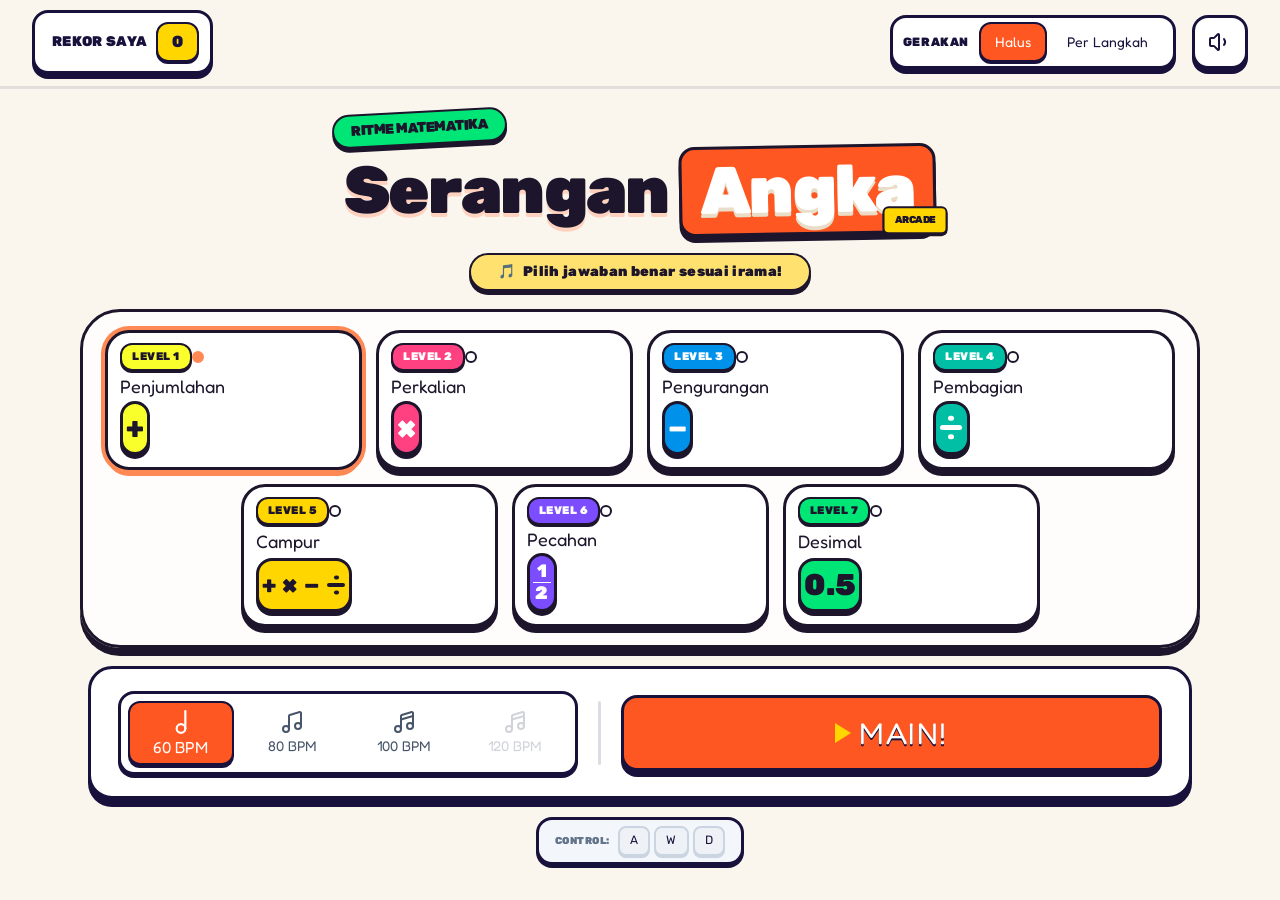
==== commit 60e44a3d: "Revisi UI Figma (menu, game, skor), kecepatan 60-120 BPM, not di garis jalur Main Menu - "Rekor Saya" ====
--- a/index.html
+++ b/index.html
@@ -24,8 +24,8 @@
   <section id="screen-menu" class="screen active" aria-label="Menu">
     <div class="wrap menu">
       <header class="m-topbar">
-        <div class="hs-pill" title="Skor tertinggi">
-          <span class="hs-label">Skor Tertinggi</span>
+        <div class="hs-pill" title="Rekor saya">
+          <span class="hs-label">Rekor Saya</span>
           <b id="hs-value" class="hs-value">0</b>
         </div>
         <div class="m-tools">
@@ -35,7 +35,7 @@
             <button type="button" class="mode-btn" data-mode="step" aria-pressed="false"><span class="per">Per </span>Langkah</button>
           </div>
           <div class="snd-wrap">
-            <button id="btn-sound" type="button" class="snd-btn" aria-label="Pengaturan suara" aria-expanded="false" aria-controls="snd-pop"><span class="snd-text">Suara</span><span class="snd-ico" data-icon="volume-2" data-size="22"></span></button>
+            <button id="btn-sound" type="button" class="snd-btn" aria-label="Pengaturan suara" aria-expanded="false" aria-controls="snd-pop"><span class="snd-ico" data-icon="volume-1" data-size="24"></span></button>
             <div id="snd-pop" class="snd-pop" hidden><div class="snd-title">Suara</div><div class="snd-panel" data-sound-panel></div></div>
           </div>
         </div>
@@ -48,20 +48,16 @@
             <span class="h-word" aria-hidden="true"><span style="--i:0">S</span><span style="--i:1">e</span><span style="--i:2">r</span><span style="--i:3">a</span><span style="--i:4">n</span><span style="--i:5">g</span><span style="--i:6">a</span><span style="--i:7">n</span></span>
             <span class="h-box" aria-hidden="true"><span class="h-box-text">Angka</span><span class="tag tag-yellow">Arcade</span></span>
           </h1>
-          <p class="catch"><span aria-hidden="true">🎵</span> Pilih jawaban benar yang seirama!</p>
+          <p class="catch"><span aria-hidden="true">🎵</span> Pilih jawaban benar sesuai irama!</p>
         </div>
 
         <section class="m-levels">
-          <div class="section-head">
-            <h2 class="section-label"><span class="star-badge" data-icon="star" data-size="16"></span>Pilih Level Tantangan</h2>
-            <span id="lv-count" class="count-pill">7 Level Terbuka</span>
-          </div>
           <div id="levels" class="levels" role="group" aria-label="Pilih level"></div>
         </section>
 
         <div class="m-actions">
           <div class="m-diff">
-            <div class="diff-label" id="diff-label">Tingkat Kesusahan</div>
+            <div class="diff-label" id="diff-label">Kecepatan</div>
             <div id="diffs" class="diff-switch" role="group" aria-labelledby="diff-label"></div>
           </div>
           <span class="m-sep" aria-hidden="true"></span>
@@ -84,7 +80,7 @@
           <div id="score" class="score" aria-label="Skor">0</div>
         </div>
         <div class="hud-right">
-          <button id="btn-pause" type="button" class="pause-btn" aria-label="Jeda"><span class="pause-ico" data-icon="pause" data-size="14"></span><span class="pause-text">Jeda</span></button>
+          <button id="btn-pause" type="button" class="pause-btn" aria-label="Jeda"><span class="pause-ico" data-icon="pause" data-size="20"></span></button>
           <div id="lives" class="lives" aria-label="Nyawa"></div>
         </div>
       </div>
@@ -113,7 +109,7 @@
         <div class="r-head">
           <div id="res-stars" class="stars"></div>
           <h2 id="res-title">Nyawa Habis</h2>
-          <p id="res-sub" class="info-pill">Level 1 - Penjumlahan • 60 BPM • Tahap 1</p>
+          <p id="res-sub" class="info-pill">Penjumlahan • 60 BPM</p>
         </div>
 
         <div class="r-grid">
@@ -127,21 +123,22 @@
               <h3 class="timing-head"><span class="t-d">Timing &amp; Ketukan</span><span class="t-m">Waktu Ketukan</span></h3>
               <div class="bar-row"><div class="bar-top"><span>Sempurna</span><b id="res-perfect">0</b></div><div class="bar"><i id="bar-perfect" class="perfect"></i></div></div>
               <div class="bar-row"><div class="bar-top"><span>Bagus</span><b id="res-good">0</b></div><div class="bar"><i id="bar-good" class="good"></i></div></div>
-              <div class="bar-row"><div class="bar-top"><span>Cepat / Lambat</span><b id="res-off">0</b></div><div class="bar"><i id="bar-off" class="off"></i></div></div>
+              <div class="bar-row"><div class="bar-top"><span>Telat</span><b id="res-off">0</b></div><div class="bar"><i id="bar-off" class="off"></i></div></div>
               <div class="bar-row"><div class="bar-top"><span>Kepeleset</span><b id="res-miss">0</b></div><div class="bar"><i id="bar-miss" class="miss"></i></div></div>
             </div>
           </div>
 
           <div class="r-card r-right">
-            <div class="rv-head"><h3><span class="t-d">Review</span><span class="t-m">Recap</span></h3><span id="res-missbadge" class="rv-badge">0 Soal Terlewat</span></div>
+            <div class="rv-head"><h3>Review</h3></div>
+            <div class="rv-sub"><span id="res-missbadge" class="rv-badge">0 Soal Terlewat</span><b id="res-answered" class="rv-answered">0 Soal Terjawab</b></div>
             <ul id="res-review" class="review"></ul>
           </div>
         </div>
 
         <div class="r-actions">
-          <button id="res-next" type="button" class="act-btn outline"><span class="a-txt">Lanjut Level</span><span class="a-ico" data-icon="chevrons-right" data-size="18"></span></button>
-          <button id="res-again" type="button" class="act-btn primary"><span class="a-ico" data-icon="play" data-size="16"></span>Main Lagi</button>
-          <button id="res-menu" type="button" class="act-btn outline"><span class="a-ico" data-icon="house" data-size="18"></span>Balik Menu</button>
+          <button id="res-menu" type="button" class="act-btn outline">Balik Menu</button>
+          <button id="res-again" type="button" class="act-btn outline">Main Lagi</button>
+          <button id="res-next" type="button" class="act-btn primary"><span class="a-ico" data-icon="play" data-size="16"></span>Lanjut Level</button>
         </div>
       </div>
     </div>
--- a/css/style.css
+++ b/css/style.css
@@ -189,11 +189,28 @@
 .m-tools { display: flex; align-items: center; gap: 16px; }
 .motion { display: flex; align-items: center; gap: 4px; min-height: 54px; padding: 0 10px; background: var(--c-surface); border: var(--bw) solid var(--c-ink); border-radius: var(--r-lg); box-shadow: var(--sh-5); }
 .motion-label { padding-right: 6px; font: 900 12px/16px var(--f-num); letter-spacing: .6px; text-transform: uppercase; color: var(--c-ink); }
+.mode-btn, .snd-btn, .diff-btn { transition: transform .18s cubic-bezier(.3, 1.7, .5, 1), box-shadow .18s, background-color .15s, color .15s; }
 .mode-btn { min-height: 38px; padding: 8px 14px; border: var(--bw-s) solid transparent; border-radius: var(--r-md); font: 400 14px/20px var(--f-display); color: var(--c-ink); white-space: nowrap; }
 .mode-btn[aria-pressed="true"] { background: var(--c-coral); border-color: var(--c-ink); box-shadow: var(--sh-2); color: #fff; }
-.snd-btn { display: grid; place-items: center; min-height: 54px; padding: 3px 19px; background: var(--c-surface); border: var(--bw) solid var(--c-ink); border-radius: var(--r-lg); box-shadow: var(--sh-5); font: 900 12px/16px var(--f-num); letter-spacing: .6px; text-transform: uppercase; color: var(--c-ink); }
+.snd-btn { display: grid; place-items: center; width: 56px; min-height: 54px; padding: 3px; background: var(--c-surface); border: var(--bw) solid var(--c-ink); border-radius: var(--r-lg); box-shadow: var(--sh-5); color: var(--c-ink); }
 .snd-btn:active { transform: translateY(3px); box-shadow: var(--sh-2); }
-.snd-ico { display: none; }
+.snd-ico { display: grid; }
+
+/* ---- hover animations: Gerakan + Suara (top right), the difficulty switch, and the big Main! button ---- */
+@keyframes btnWiggle { 0%, 100% { rotate: 0deg; } 25% { rotate: -3deg; } 75% { rotate: 3deg; } }
+@keyframes mainShine { from { transform: translateX(-130%) skewX(-20deg); } to { transform: translateX(330%) skewX(-20deg); } }
+@keyframes mainGlow { 0%, 100% { box-shadow: 0 14px 0 var(--c-ink), 0 0 0 0 rgba(255, 87, 34, .55); } 50% { box-shadow: 0 14px 0 var(--c-ink), 0 0 0 14px rgba(255, 87, 34, 0); } }
+@keyframes triNudge { 0%, 100% { translate: 0 0; } 50% { translate: 5px 0; } }
+@media (hover: hover) {
+  .mode-btn:not([aria-pressed="true"]):hover, .mode-btn:not([aria-pressed="true"]):focus-visible { background: var(--c-yellow-soft); border-color: var(--c-ink); box-shadow: var(--sh-2); transform: translateY(-3px) scale(1.06); }
+  .mode-btn[aria-pressed="true"]:hover, .mode-btn[aria-pressed="true"]:focus-visible { transform: translateY(-3px) scale(1.08); box-shadow: var(--sh-4); }
+  .mode-btn:hover { animation: btnWiggle .45s ease-in-out; }
+  .snd-btn:hover, .snd-btn:focus-visible { background: var(--c-yellow-soft); transform: translateY(-3px) rotate(-2deg); box-shadow: 0 8px 0 var(--c-ink); }
+  .snd-btn:hover .snd-ico { animation: btnWiggle .45s ease-in-out; }
+  .diff-btn:not(.selected):hover, .diff-btn:not(.selected):focus-visible { background: var(--c-yellow-soft); border-color: var(--c-ink); box-shadow: var(--sh-3); color: var(--c-ink); transform: translateY(-4px) scale(1.05); }
+  .diff-btn.selected:hover, .diff-btn.selected:focus-visible { transform: translateY(-4px) scale(1.06); box-shadow: 0 6px 0 var(--c-ink); }
+}
+.mode-btn:active, .diff-btn:active { transform: translateY(1px) scale(.97); }
 
 .m-body { width: 100%; max-width: var(--col-menu); margin: auto; padding: clamp(4px, 1.2dvh, 24px) 16px clamp(8px, 1.6dvh, 28px); display: flex; flex-direction: column; align-items: center; gap: clamp(10px, 2dvh, 24px); min-width: 0; }
 .m-hero { display: flex; flex-direction: column; align-items: center; text-align: center; }
@@ -215,11 +232,6 @@
 .catch { display: inline-flex; align-items: center; gap: 8px; margin: clamp(12px, 2dvh, 28px) 0 0; padding: 7px 27px; background: var(--c-yellow-soft); border: var(--bw-s) solid var(--c-ink-2); border-radius: var(--r-pill); box-shadow: 0 4px 0 var(--c-ink-2); font: 900 14px/20px var(--f-num); letter-spacing: .35px; color: var(--c-ink-2); }
 
 .m-levels { width: 100%; min-width: 0; }
-.section-head { display: flex; align-items: center; justify-content: space-between; gap: 10px; padding: 0 24px 12px; }
-.section-label { display: flex; align-items: center; gap: 10px; margin: 0; font: 900 18px/28px var(--f-num); letter-spacing: .45px; text-transform: uppercase; color: var(--c-ink-2); }
-.star-badge { display: grid; place-items: center; width: 32px; height: 32px; background: var(--c-coral); border: var(--bw-s) solid var(--c-ink-2); border-radius: var(--r-sm); box-shadow: 0 2px 0 var(--c-ink-2); color: #fff; }
-.star-badge .ic { fill: currentColor; stroke: none; width: 16px; height: 16px; }
-.count-pill { padding: 6px 16px; background: var(--c-yellow); border: var(--bw-s) solid var(--c-ink-2); border-radius: var(--r-pill); box-shadow: 0 3px 0 var(--c-ink-2); font: 900 12px/16px var(--f-num); color: var(--c-ink-2); white-space: nowrap; }
 
 /* the level frame: 4 + 3 cards, the last row centred */
 .levels { display: flex; flex-wrap: wrap; justify-content: center; gap: 14px; padding: clamp(14px, 2dvh, 22px) 22px; background: var(--c-surface-glass); border: var(--bw) solid var(--c-ink-2); border-radius: var(--r-2xl); box-shadow: 0 8px 0 var(--c-ink-2); }
@@ -239,11 +251,16 @@
 .level.selected:active { box-shadow: 0 0 0 4px var(--c-coral-ring), 0 3px 0 0 var(--c-coral-ring); }
 .lv-top { display: flex; align-items: center; justify-content: space-between; }
 .lv-num { padding: 4px 10px; background: var(--lv); border: var(--bw-s) solid var(--c-ink-2); border-radius: var(--r-md); box-shadow: 0 2px 0 var(--c-ink-2); font: 900 11px/16px var(--f-num); letter-spacing: .55px; color: var(--lv-ink); }
-.lv-dot { width: 12px; height: 12px; background: var(--c-green); border: var(--bw-s) solid var(--c-ink-2); border-radius: var(--r-pill); }       /* every level is open */
+.lv-dot { width: 12px; height: 12px; background: transparent; border: var(--bw-s) solid var(--c-ink-2); border-radius: var(--r-pill); transition: transform .18s cubic-bezier(.3, 1.6, .5, 1), background-color .15s, border-color .15s; }
+.level.selected .lv-dot { background: var(--c-coral-ring); border-color: var(--c-coral-ring); }
 .lv-name { font: 400 18px/24px var(--f-display); color: var(--c-ink-2); overflow-wrap: anywhere; }
 .lv-sym { display: flex; align-items: center; justify-content: center; min-height: clamp(40px, 5.6dvh, 52px); padding: 6px 3px; background: var(--lv); border: var(--bw) solid var(--c-ink-2); border-radius: var(--r-lg); box-shadow: 0 4px 0 var(--c-ink-2); font: 900 30px/36px var(--f-num); color: var(--lv-ink); }
 .lv-sym .fr { font-size: .6em; line-height: 1.05; }
-.lv-picked { position: absolute; left: 50%; top: -16px; transform: translateX(-50%); padding: 4px 14px; background: var(--lv); border: var(--bw-s) solid var(--c-ink-2); border-radius: var(--r-pill); box-shadow: 0 3px 0 var(--c-ink-2); font: 900 10px/16px var(--f-num); letter-spacing: .5px; color: var(--lv-ink); }
+.lv-sym.multi { font-size: 24px; word-spacing: .12em; gap: .3em; white-space: nowrap; }                   /* Campur: + × − ÷ */
+/* the division sign: a bar with a dot above and below (the heavy number font draws a plus-like sign) */
+.dv { display: inline-block; position: relative; width: .74em; height: 1.2em; vertical-align: middle; margin: 0 .04em; }
+.dv::before { content: ''; position: absolute; left: 0; right: 0; top: 50%; height: .17em; margin-top: -.085em; background: currentColor; border-radius: .09em; }
+.dv::after { content: ''; position: absolute; left: 50%; top: 50%; width: .19em; height: .19em; margin: -.095em 0 0 -.095em; border-radius: 50%; background: transparent; box-shadow: 0 -.31em 0 currentColor, 0 .31em 0 currentColor; }   /* only the two shadow dots show; the element itself stays empty so no dot sits on the bar */
 .lv-sym, .lv-num, .lv-dot { transition: transform .18s cubic-bezier(.3, 1.6, .5, 1); }
 @media (hover: hover) {
   .level:hover, .level:focus-visible { transform: translateY(-8px) rotate(-1.2deg); box-shadow: 0 14px 0 var(--c-ink-2); }
@@ -254,20 +271,34 @@
   .level:hover .lv-dot { transform: scale(1.35); }
 }
 @keyframes badgeWiggle { 0%, 100% { transform: rotate(0); } 25% { transform: rotate(-6deg); } 75% { transform: rotate(6deg); } }
-.level.selected .lv-picked { animation: pickedBob 1.6s ease-in-out infinite; }
-@keyframes pickedBob { 0%, 100% { transform: translateX(-50%) translateY(0); } 50% { transform: translateX(-50%) translateY(-3px); } }
 
 /* bottom deck: difficulty switch | divider | big Main! button */
 .m-actions { width: 100%; max-width: 1104px; display: flex; align-items: center; gap: 20px; padding: clamp(16px, 2.4dvh, 27px) 27px; background: var(--c-surface); border: var(--bw) solid var(--c-ink); border-radius: var(--r-xl); box-shadow: var(--sh-8); }
-.m-diff { flex: 1 1 0; min-width: 0; }
+.m-diff { flex: 0 1 460px; min-width: 0; }
 .diff-label { position: absolute; width: 1px; height: 1px; overflow: hidden; clip: rect(0 0 0 0); }
 .diff-switch { display: flex; align-items: center; gap: 6px; min-height: 70px; padding: 7px; background: var(--c-surface); border: var(--bw) solid var(--c-ink); border-radius: var(--r-lg); box-shadow: var(--sh-3); }
-.diff-btn { flex: 1 1 0; min-width: 0; min-height: 52px; padding: 8px; border: var(--bw) solid transparent; border-radius: var(--r-md); font: 400 18px/24px var(--f-display); color: var(--c-text-2); }
-.diff-btn.selected { background: var(--c-coral); border-color: var(--c-ink); box-shadow: var(--sh-3); color: #fff; font-size: clamp(18px, 1.2vw + 8px, 24px); }
+.diff-btn { position: relative; flex: 1 1 0; min-width: 0; min-height: 56px; display: flex; flex-direction: column; align-items: center; justify-content: center; gap: 2px; padding: 6px 4px; border: var(--bw-s) solid transparent; border-radius: var(--r-md); font: 400 14px/20px var(--f-display); color: var(--c-text-2); white-space: nowrap; }
+.diff-btn .ic { width: 24px; height: 24px; }
+.diff-btn.selected { background: var(--c-coral); border-color: var(--c-ink); box-shadow: var(--sh-3); color: #fff; font-size: 16px; }
+.diff-btn.selected .ic { width: 26px; height: 26px; }
+/* locked speed (120 BPM): faded, with a hint bubble on hover / focus / tap */
+.diff-btn.locked { cursor: not-allowed; }
+.diff-btn.locked > :not(.diff-tip) { opacity: .25; }
+.diff-btn.locked:hover, .diff-btn.locked:focus-visible { background: none; box-shadow: none; transform: none; border-color: transparent; }
+.diff-tip { position: absolute; left: 50%; bottom: calc(100% + 16px); z-index: 6; width: max-content; max-width: 168px; padding: 6px 12px; background: var(--c-coral); border: var(--bw-s) solid var(--c-ink); border-radius: var(--r-md); box-shadow: var(--sh-3); color: #fff; font: 900 11px/14px var(--f-num); text-align: center; white-space: normal; pointer-events: none; opacity: 0; transform: translate(-50%, 6px); transition: opacity .15s, transform .18s cubic-bezier(.3, 1.6, .5, 1); }
+.diff-tip::after { content: ''; position: absolute; left: 50%; top: 100%; margin-left: -6px; border: 6px solid transparent; border-top-color: var(--c-ink); }
+.diff-btn.locked:hover .diff-tip, .diff-btn.locked:focus-visible .diff-tip, .diff-btn.tip .diff-tip { opacity: 1; transform: translate(-50%, 0); }
 .m-sep { flex: none; width: 3px; height: 64px; background: rgba(24, 17, 60, .15); border-radius: var(--r-pill); }
 .main-btn { flex: 1 1 0; min-width: 0; display: flex; align-items: center; justify-content: center; gap: 8px; min-height: 70px; padding: 17px 27px; background: var(--c-coral); border: var(--bw) solid var(--c-ink); border-radius: var(--r-lg); box-shadow: var(--sh-6); font: 400 30px/36px var(--f-display); letter-spacing: 1.5px; text-transform: uppercase; color: #fff; text-shadow: 0 2px 0 var(--c-ink); transition: transform .1s, box-shadow .1s; }
 .main-btn .play-tri { color: var(--c-yellow); border-width: 10px 0 10px 16px; }
-.main-btn:active:not(:disabled) { transform: translateY(4px); box-shadow: var(--sh-2); }
+.main-btn { position: relative; overflow: hidden; transition: transform .22s cubic-bezier(.3, 1.8, .5, 1), box-shadow .22s, background-color .15s; }
+.main-btn::after { content: ''; position: absolute; top: -20%; bottom: -20%; left: 0; width: 22%; background: linear-gradient(90deg, rgba(255, 255, 255, 0), rgba(255, 255, 255, .55), rgba(255, 255, 255, 0)); transform: translateX(-130%) skewX(-20deg); pointer-events: none; }
+@media (hover: hover) {
+  .main-btn:hover:not(:disabled), .main-btn:focus-visible:not(:disabled) { transform: translateY(-8px) scale(1.05) rotate(-1deg); box-shadow: 0 14px 0 var(--c-ink); background: #FF6A33; animation: mainGlow 1.1s ease-out infinite; }
+  .main-btn:hover:not(:disabled)::after, .main-btn:focus-visible:not(:disabled)::after { animation: mainShine .75s ease-in-out infinite; animation-delay: .1s; }
+  .main-btn:hover:not(:disabled) .play-tri, .main-btn:focus-visible:not(:disabled) .play-tri { animation: triNudge .5s ease-in-out infinite; }
+}
+.main-btn:active:not(:disabled) { transform: translateY(4px) scale(.98); box-shadow: var(--sh-2); animation: none; }
 .main-btn:disabled { opacity: .65; }
 .m-controls { margin: 0; display: inline-flex; align-items: center; gap: 8px; padding: 6px 16px; background: var(--c-well); border: var(--bw) solid var(--c-ink); border-radius: var(--r-lg); box-shadow: var(--sh-3); font: 900 10px/16px var(--f-num); letter-spacing: .5px; text-transform: uppercase; color: var(--c-muted); }
 @media (hover: none), (max-width: 639px) { .m-controls { display: none; } }
@@ -277,6 +308,7 @@
   .level { flex-basis: calc((100% - 28px) / 3); }
 }
 @media (max-width: 859px) {
+  .m-diff { flex: none; width: 100%; }
   .m-actions { flex-direction: column; align-items: stretch; }
   .m-sep { width: 100%; height: 3px; }
 }
@@ -294,8 +326,6 @@
   .motion-label, .mode-btn .per { display: none; }
   .mode-btn { min-height: 34px; padding: 4px 9px; font-size: 13px; }
   .snd-btn { width: 44px; min-height: 44px; padding: 0; box-shadow: var(--sh-4); }
-  .snd-text { display: none; }
-  .snd-ico { display: grid; }
   .snd-pop { right: 0; }
 
   .m-body { flex: 1 1 auto; min-height: 0; max-width: none; margin: 0; padding: 4px 16px max(var(--sab), 14px); gap: 14px; align-items: stretch; }
@@ -306,11 +336,6 @@
   .catch { display: none; }
 
   .m-levels { flex: 1 1 0; min-height: 150px; display: flex; flex-direction: column; background: var(--c-surface); border: var(--bw) solid var(--c-ink); border-radius: 32px; box-shadow: var(--sh-8); overflow: hidden; }
-  .section-head { flex: none; padding: 14px 16px 10px; border-bottom: 2px solid var(--c-line); margin: 0 4px; }
-  .section-label { font-size: 13px; line-height: 18px; letter-spacing: .2px; white-space: nowrap; }
-  .star-badge { width: 24px; height: 24px; border-radius: var(--r-sm); }
-  .star-badge .ic { width: 12px; height: 12px; }
-  .count-pill { padding: 3px 10px; font-size: 11px; line-height: 14px; }
   .levels { flex: 1 1 auto; min-height: 0; display: grid; grid-template-columns: repeat(2, minmax(0, 1fr)); align-content: start; gap: 16px 14px; padding: 18px 16px 16px; overflow-y: auto; overscroll-behavior: contain; background: none; border: 0; border-radius: 0; box-shadow: none; scrollbar-width: none; }
   .levels::-webkit-scrollbar { display: none; }
   .level { flex: none; min-height: 132px; padding: 10px; border-radius: var(--r-lg); box-shadow: 0 4px 0 var(--c-ink-2); }
@@ -319,9 +344,15 @@
   .lv-sym { min-height: 44px; padding: 4px; font-size: 26px; border-radius: var(--r-md); }
 
   .m-actions { flex: none; flex-direction: column; align-items: stretch; gap: 10px; padding: 0; background: none; border: 0; box-shadow: none; }
-  .diff-switch { min-height: 58px; padding: 5px; background: var(--c-well); border-radius: var(--r-xl); box-shadow: var(--sh-3); }
-  .diff-btn { min-height: 46px; font-size: 16px; border-radius: var(--r-md); }
-  .diff-btn.selected { font-size: 20px; }
+  .m-diff { flex: none; width: 100%; }
+  .diff-switch { min-height: 66px; padding: 5px; gap: 3px; background: var(--c-well); border-radius: var(--r-xl); box-shadow: var(--sh-3); }
+  .diff-btn { min-height: 54px; padding: 4px 2px; font-size: 13px; line-height: 18px; border-radius: var(--r-md); }
+  .diff-btn .ic, .diff-btn.selected .ic { width: 22px; height: 22px; }
+  .diff-btn.selected { font-size: 14px; }
+  .diff-tip { bottom: calc(100% + 14px); max-width: 200px; }
+  .diff-btn:last-child .diff-tip { left: auto; right: -4px; transform: translate(0, 6px); }
+  .diff-btn:last-child.locked:hover .diff-tip, .diff-btn:last-child.tip .diff-tip { transform: translate(0, 0); }
+  .diff-btn:last-child .diff-tip::after { left: auto; right: 22px; }
   .m-sep { height: 3px; background: var(--c-ink-faint); }
   .main-btn { min-height: 58px; padding: 12px 20px; box-shadow: var(--sh-6); font-size: 28px; }
 }
@@ -347,7 +378,7 @@
 .heart.on svg { fill: currentColor; }
 .heart.lost { animation: heartLost .5s; }
 @keyframes heartLost { 30% { transform: scale(1.5) rotate(-12deg); } 100% { transform: scale(1); } }
-.pause-btn { order: 2; position: relative; display: inline-flex; align-items: center; gap: 8px; min-height: 44px; padding: 9px 19px; background: var(--c-surface); border: var(--bw) solid var(--c-ink); border-radius: var(--r-pill); font: 900 14px/20px var(--f-num); color: var(--c-ink); }
+.pause-btn { order: 2; position: relative; display: inline-flex; align-items: center; justify-content: center; min-width: 62px; min-height: 44px; padding: 9px 14px; background: var(--c-surface); border: var(--bw) solid var(--c-ink); border-radius: var(--r-pill); color: var(--c-ink); }
 .pause-btn:active { background: var(--c-lavender); }
 .pause-ico { display: grid; }
 .pause-ico .ic { fill: currentColor; }
@@ -359,8 +390,10 @@
 .screen.active .lane-guides { pointer-events: auto; }     /* whole lane columns are touch targets, but only while the game is visible */
 .lane-guide { position: relative; touch-action: none; transition: background .08s; }
 /* dashed divider between lanes: it scrolls down at the speed of the falling problems (--dash-dur is set from js/game.js) */
-.lane-guide + .lane-guide::before { content: ''; position: absolute; left: 0; top: 0; bottom: 0; width: 2px; background: repeating-linear-gradient(to bottom, var(--c-ink-soft) 0 24px, transparent 24px 48px); background-size: 2px 48px; animation: dashFlow var(--dash-dur, 1.2s) linear infinite; }
-@keyframes dashFlow { to { background-position: 0 48px; } }
+/* lane divider = a faint column of small notes (a single note, then a beamed pair) falling at the speed of the problems;
+   --dash-dur is set from js/game.js (one 340 px pattern = 2 notes) */
+.lane-guide + .lane-guide::before { content: ''; position: absolute; left: -14px; top: 0; bottom: 0; width: 28px; opacity: .28; background: url("data:image/svg+xml,<svg xmlns='http://www.w3.org/2000/svg' width='28' height='340' viewBox='0 0 28 340'><g fill='%2318113C' stroke='%2318113C' stroke-linecap='round' stroke-linejoin='round'><ellipse cx='9' cy='38' rx='4' ry='2.9' transform='rotate(-23 9 38)' stroke='none'/><path d='M12.4 37V20Q22 24 19.6 29.5' fill='none' stroke-width='1.45'/><ellipse cx='9' cy='210' rx='4' ry='2.9' transform='rotate(-23 9 210)' stroke='none'/><ellipse cx='22' cy='206.2' rx='4' ry='2.9' transform='rotate(-23 22 206.2)' stroke='none'/><path d='M12.4 209V191M25.4 205.2V187.2' fill='none' stroke-width='1.45'/><path d='M12.4 191.6L25.4 187.6' fill='none' stroke-width='3.6'/></g></svg>") repeat-y 0 0 / 28px 340px; animation: noteFlow var(--dash-dur, 2s) linear infinite; pointer-events: none; }
+@keyframes noteFlow { to { background-position: 0 340px; } }
 .paused .lane-guide + .lane-guide::before { animation-play-state: paused; }
 .lane-guide.down { background: color-mix(in srgb, var(--lc) 14%, transparent); }
 
@@ -380,8 +413,9 @@
 
 /* ---- notes: waiting problems are small pastel boxes; the one on the line is the big coral one ---- */
 .notes { inset: 0; }
-.note { --note-h: clamp(64px, 8dvh + 20px, 104px); position: absolute; left: 0; right: 0; top: 0; margin: 0 auto; width: max-content; max-width: 92%; height: var(--note-h); will-change: transform; }
-.note-body { --fit: 1; height: 100%; display: flex; align-items: center; justify-content: center; padding: 0 clamp(22px, 4vw, 51px); background: var(--c-peach); border: var(--bw) solid var(--c-ink); border-radius: var(--r-lg);
+.note { --note-h: clamp(64px, 8dvh + 20px, 104px); position: absolute; top: 0; left: calc(var(--lane, 1) * 100% / var(--lanes, 3)); width: calc(100% / var(--lanes, 3)); height: var(--note-h); display: flex; justify-content: center; will-change: transform; }
+/* each problem falls in its own (random) lane, centred between the lane lines (the text is fitted to the lane in js/game.js) */
+.note-body { --fit: 1; flex: none; max-width: calc(var(--lanes, 3) * 92%); height: 100%; display: flex; align-items: center; justify-content: center; padding: 0 clamp(10px, 4vw, 51px); background: var(--c-peach); border: var(--bw) solid var(--c-ink); border-radius: var(--r-lg);
   color: var(--c-ink); font: 900 calc(clamp(28px, 4vw + 10px, 60px) * var(--fit))/1 var(--f-num); letter-spacing: .025em; white-space: nowrap; font-variant-numeric: tabular-nums;
   transform: scale(.55); transition: transform .15s, background .15s; }
 .note.tall .note-body { height: calc(var(--note-h) * 1.5); margin: calc(var(--note-h) * -.25) 0; }
@@ -410,7 +444,7 @@
 .mw { font-size: 1.1em; }
 
 /* ---- feedback: "+100 SEMPURNA!" badge floating just above the active problem ---- */
-.judge { left: 50%; translate: -50% 0; top: calc(var(--line) - var(--note-h, 80px) * .5 - 38px); z-index: 4; padding: 4px 16px; background: var(--c-violet); border: var(--bw-s) solid var(--c-ink); border-radius: var(--r-pill); box-shadow: var(--sh-2); color: #fff; font: 900 12px/16px var(--f-num); letter-spacing: .6px; text-transform: uppercase; white-space: nowrap; opacity: 0; }
+.judge { left: 50%; top: 50%; translate: -50% -50%; z-index: 4; padding: 8px 28px; background: var(--c-violet); border: var(--bw) solid var(--c-ink); border-radius: var(--r-pill); box-shadow: var(--sh-4); color: #fff; font: 900 clamp(17px, 1.1vw + 11px, 26px)/1.2 var(--f-num); letter-spacing: .6px; text-transform: uppercase; white-space: nowrap; opacity: 0; }
 .judge.show { animation: chip 1.1s ease-out forwards; }
 .judge.perfect { background: var(--c-violet); }
 .judge.good { background: var(--c-royal); }
@@ -436,6 +470,10 @@
 .pad-answer { --fit: 1; flex: 1 1 auto; min-height: 0; display: flex; align-items: center; justify-content: center; max-width: 100%; padding-top: 4px; font: 900 calc(clamp(32px, 4vw + 12px, 60px) * var(--fit))/1 var(--f-num); letter-spacing: -.025em; color: var(--c-ink); font-variant-numeric: tabular-nums; white-space: nowrap; }
 .pad-answer.sym { font-size: calc(clamp(38px, 5vw + 12px, 72px) * var(--fit)); }
 .pad-key { width: 32px; height: 32px; display: grid; place-items: center; background: #F1F5F9; border: var(--bw-s) solid var(--c-ink); border-radius: var(--r-pill); box-shadow: var(--sh-2); font: 900 14px/1 var(--f-num); color: var(--c-ink); }
+/* fraction answers (Pecahan): hide the key badge so it cannot touch the denominator; the answer is centred in the card */
+.pads.frac .pad-key { display: none; }
+.pads.frac .pad { justify-content: center; padding-bottom: 6px; }
+.pads.frac .pad-answer .fr { font-size: .66em; }                 /* a little bigger again now that the badge is gone */
 .pad.down { background: color-mix(in srgb, var(--lc) 18%, #fff); transform: translateY(4px); box-shadow: var(--sh-2); }
 .pad.ok { animation: padOk .4s ease-out; }
 .pad.bad { animation: padBad .4s ease-out; }
@@ -457,9 +495,9 @@
   .dots i { width: 12px; height: 12px; }
   .score { font-size: clamp(36px, 11vw, 46px); margin-top: 4px; }
   .hud-right { flex-direction: column; align-items: flex-end; gap: 8px; }
-  .pause-btn { order: 1; min-height: 32px; padding: 5px 14px; font-size: 13px; line-height: 18px; }
+  .pause-btn { order: 1; min-width: 56px; min-height: 36px; padding: 4px 12px; }
+  .pause-ico .ic { width: 18px; height: 18px; }
   .pause-btn::after { content: ''; position: absolute; inset: -6px -4px; }                /* >=44px hit area */
-  .pause-ico { display: none; }
   .lives { order: 2; gap: 2px; padding: 0; background: none; border: 0; }
   .heart { color: var(--c-line-2); }
   .heart.on { color: #D62B3F; }
@@ -473,9 +511,8 @@
   .lane-guides { top: 52px; bottom: 28px; }
 
   .note { --note-h: clamp(54px, 7.5dvh, 66px); }
-  .note-body { padding: 0 22px; border-radius: var(--r-xs); border-width: var(--bw-s); box-shadow: var(--sh-3); font-size: calc(clamp(26px, 7.4vw, 32px) * var(--fit)); }
+  .note-body { padding: 0 12px; border-radius: var(--r-xs); border-width: var(--bw-s); box-shadow: var(--sh-3); font-size: calc(clamp(26px, 7.4vw, 32px) * var(--fit)); }
   .note.current .note-body { border-radius: var(--r-2xl); border-width: var(--bw); box-shadow: var(--sh-4); }
-  .judge { padding: 4px 14px; }
 
   .pads { gap: 8px; height: calc(clamp(112px, 15dvh, 130px) + 16px); padding: 16px 0 8px; }
   .pad { justify-content: center; padding: 0; border-radius: var(--r-xl); box-shadow: var(--sh-4); }
@@ -522,34 +559,37 @@
 .bar i.off { background: var(--c-sky); }
 .bar i.miss { background: var(--c-red); }
 
-.rv-head { display: flex; align-items: center; justify-content: space-between; gap: 12px; padding-bottom: 18px; margin-bottom: 8px; border-bottom: 2px dashed #E5E7EB; }
+.rv-head { padding-bottom: 6px; border-bottom: 2px dashed #E5E7EB; }
 .rv-head h3 { margin: 0; font: 900 24px/32px var(--f-num); letter-spacing: -.6px; color: var(--c-ink); }
+.rv-sub { display: flex; align-items: center; justify-content: space-between; gap: 12px; padding: 8px 0 18px; margin-bottom: 4px; border-bottom: 2px dashed #E5E7EB; }
+.rv-answered { margin-left: auto; font: 900 24px/32px var(--f-num); letter-spacing: -.6px; color: var(--c-green-combo); white-space: nowrap; }
 .rv-badge { padding: 6px 16px; background: var(--c-red-soft); border: var(--bw-s) solid var(--c-red); border-radius: var(--r-pill); box-shadow: 0 2px 0 var(--c-red); font: 800 12px/16px var(--f-num); color: var(--c-red); white-space: nowrap; }
 .rv-badge[hidden] { display: none; }
 .review { list-style: none; margin: 0; padding: 0; }
 .review li { display: flex; align-items: center; justify-content: space-between; gap: 12px; padding: 12px 0; }
 .review li + li { border-top: 1px solid #F3F4F6; }
-.rv-q { display: inline-flex; align-items: center; flex-wrap: wrap; gap: .3em; font: 900 clamp(16px, 1.4vw + 9px, 20px)/28px var(--f-num); color: var(--c-ink); }
-.rv-ans { display: inline-flex; align-items: center; gap: .25em; }
-.rv-why { display: inline-flex; align-items: center; gap: 6px; padding: 7px 13px; background: var(--c-red-chip); border: 1px solid var(--c-red-chip-line); border-radius: var(--r-md); }
-.rv-label { font: 700 12px/16px var(--f-num); color: var(--c-ink-4b); white-space: nowrap; }
-.rv-wrong { display: inline-flex; align-items: center; font: 900 14px/20px var(--f-num); color: var(--c-red); white-space: nowrap; }
+.rv-q { display: flex; align-items: center; gap: 8px; min-width: 0; font: 900 clamp(16px, 1.4vw + 9px, 20px)/28px var(--f-num); color: var(--c-ink); }
+.rv-dot { flex: none; width: 8px; height: 8px; background: #FF1744; border-radius: var(--r-pill); }
+.rv-eq { min-width: 0; white-space: pre-wrap; }
+.rv-ok { flex: none; padding: 7px 13px; background: #E8F5E9; border: 1px solid var(--c-green-combo); border-radius: var(--r-md); font: 900 14px/20px var(--f-num); color: var(--c-green-combo); white-space: nowrap; }
+.rv-ok .fr { font-size: .8em; }
+.rv-wrong { display: inline-flex; align-items: center; font: inherit; color: var(--c-red); white-space: nowrap; }
 .rv-wrong .fr { font-size: .8em; }
 .review .rv-empty { display: block; border: 0; padding: 12px 0; font: 900 18px/1.4 var(--f-num); color: var(--c-green-answer); }
 
-.r-actions { flex: none; margin-bottom: auto; width: 100%; max-width: 818px; display: flex; align-items: center; justify-content: center; gap: 20px; padding: clamp(16px, 2.4dvh, 27px) 27px; background: var(--c-surface); border: var(--bw) solid var(--c-ink); border-radius: var(--r-xl); box-shadow: var(--sh-8); }
-.act-btn { flex: 1 1 auto; min-height: 70px; display: inline-flex; align-items: center; justify-content: center; gap: 10px; padding: 17px 31px; border: var(--bw) solid var(--c-ink); border-radius: var(--r-lg); box-shadow: var(--sh-8); font: 400 clamp(20px, 1.2vw + 12px, 30px)/28px var(--f-display); white-space: nowrap; transition: transform .1s, box-shadow .1s; }
+.r-actions { flex: none; margin-bottom: auto; width: 100%; max-width: 851px; display: flex; align-items: center; justify-content: center; gap: 20px; padding: clamp(16px, 2.4dvh, 27px) 27px; background: var(--c-surface); border: var(--bw) solid var(--c-ink); border-radius: var(--r-xl); box-shadow: var(--sh-8); }
+.act-btn { flex: 0 0 auto; min-height: 70px; display: inline-flex; align-items: center; justify-content: center; gap: 10px; padding: 17px 31px; border: var(--bw) solid var(--c-ink); border-radius: var(--r-lg); box-shadow: var(--sh-8); font: 400 clamp(20px, 1.2vw + 12px, 30px)/28px var(--f-display); white-space: nowrap; transition: transform .1s, box-shadow .1s; }
 .act-btn.outline { background: var(--c-surface); color: var(--c-ink); }
-.act-btn.primary { padding: 19px 39px; background: var(--c-coral); color: #fff; text-transform: uppercase; }
+.act-btn.primary { flex: 1 1 auto; padding: 19px 39px; background: var(--c-coral); color: #fff; text-transform: uppercase; }
 .act-btn:active { transform: translateY(5px); box-shadow: var(--sh-3); }
 .act-btn .ic { fill: currentColor; stroke: none; }
-.act-btn .ic-house, .act-btn .ic-chevrons-right { fill: none; stroke: currentColor; }
 .a-ico { display: grid; }
-.outline .a-ico { display: none; }
 
 @media (max-width: 860px) { .r-grid { grid-template-columns: 1fr; gap: 24px; margin: 24px 0; } }
 @media (max-width: 759px) {
-  .r-actions { flex-direction: column; align-items: stretch; gap: 12px; padding: 18px; }
+  .r-actions { display: grid; grid-template-columns: 1fr 1fr; gap: 12px; padding: 18px; }
+  .act-btn.primary { grid-column: 1 / -1; order: -1; }
+  .act-btn { min-width: 0; padding-left: 12px; padding-right: 12px; }
 }
 @media (max-width: 639px) {
   .results { max-width: none; }
@@ -568,23 +608,22 @@
   .t-d { display: none; }
   .t-m { display: inline; }
   .bar { background: var(--c-lavender); border-color: var(--c-line-2); }
+  .bar-row { display: grid; grid-template-columns: 84px 1fr 22px; align-items: center; gap: 10px; }
+  .bar-top { display: contents; }
+  .bar-top span { order: 1; font-size: 14px; }
+  .bar { order: 2; }
+  .bar-top b { order: 3; text-align: right; }
   .rv-head h3 { font-size: 22px; }
-  .t-d { display: none; }
-  .rv-badge { padding: 4px 12px; text-transform: uppercase; font-size: 11px; box-shadow: none; }
-  .review li { display: grid; grid-template-columns: 1fr auto; padding: 12px 0; }
-  .rv-q::before { content: ''; flex: none; width: 8px; height: 8px; margin-right: 6px; background: var(--c-red); border-radius: var(--r-pill); }
+  .rv-badge { padding: 4px 12px; font-size: 11px; }
+  .rv-sub { padding: 8px 0 14px; }
+  .rv-answered { font-size: 16px; line-height: 24px; letter-spacing: -.3px; }
+  .review li { padding: 12px 0; }
   .rv-q { font-size: 18px; }
-  .rv-ans { color: var(--c-green-answer); }
-  .rv-why { padding: 5px 10px; border-radius: var(--r-pill); }
-  .rv-label { font-size: 11px; font-weight: 800; letter-spacing: .2px; text-transform: uppercase; color: var(--c-red); }
-  .rv-wrong { font-size: 13px; }
+  .rv-ok { padding: 5px 11px; font-size: 13px; }
   /* actions stay at the bottom; "Main Lagi" full width on top, then Balik Menu + Lanjut Level side by side */
   .r-actions { position: sticky; bottom: 0; margin: auto 0 0; padding: 12px 0 max(var(--sab), 6px); display: grid; grid-template-columns: 1fr 1fr; gap: 12px; max-width: none; background: linear-gradient(to bottom, rgba(250, 246, 237, 0), var(--c-bg) 18%); border: 0; box-shadow: none; border-radius: 0; }
-  .act-btn { min-height: 56px; padding: 10px 12px; font-size: 18px; line-height: 22px; box-shadow: var(--sh-4); }
-  .act-btn.primary { grid-column: 1 / -1; order: -1; padding: 16px; font-size: 22px; }
-  #res-menu { order: 1; }
-  #res-next { order: 2; justify-content: space-between; text-align: left; }
-  .outline .a-ico { display: grid; }
+  .act-btn { min-height: 62px; padding: 10px 12px; font-size: 20px; line-height: 24px; box-shadow: var(--sh-4); }
+  .act-btn.primary { grid-column: 1 / -1; order: -1; min-height: 70px; padding: 16px; font-size: 26px; box-shadow: var(--sh-6); }
   .act-btn .a-txt { white-space: normal; }
 }
 
@@ -634,7 +673,7 @@
   .score { font-size: 28px; }
   .heart svg { width: 18px; height: 18px; }
   .lives { padding: 4px 12px; }
-  .pause-btn { min-height: 32px; padding: 4px 14px; }
+  .pause-btn { min-width: 52px; min-height: 32px; padding: 3px 12px; }
   .pads { height: clamp(64px, 22dvh, 92px); padding: 0 0 4px; gap: 8px; }
   .pad { padding: 0; justify-content: center; border-radius: var(--r-md); box-shadow: var(--sh-3); }
   .pad::before { height: 8px; }
@@ -642,12 +681,12 @@
   .pad-answer { flex: 0 1 auto; padding-top: 6px; font-size: calc(clamp(24px, 9dvh, 36px) * var(--fit)); }
   .note { --note-h: clamp(40px, 15dvh, 56px); }
   .note-body { font-size: calc(clamp(22px, 8dvh, 32px) * var(--fit)); }
-  .judge { top: calc(var(--line) - var(--note-h) * .5 - 30px); }
   .arena-head { padding-top: 10px; gap: 4px; }
+  .judge { padding: 5px 18px; font-size: 16px; }
   /* menu */
   .m-topbar { padding-top: max(var(--sat), 6px); padding-bottom: 6px; }
   .m-body { gap: 8px; padding-top: 4px; }
-  .m-hero .tag-green, .catch, .diff-label, .section-head, .m-controls { display: none; }
+  .m-hero .tag-green, .catch, .diff-label, .m-controls { display: none; }
   .hs-pill, .motion, .snd-btn { min-height: 40px; padding-top: 3px; padding-bottom: 3px; box-shadow: var(--sh-3); }
   .hs-value { padding: 3px 12px; }
   .mode-btn { min-height: 30px; padding: 3px 10px; }
@@ -659,13 +698,16 @@
   .lv-name { font-size: 14px; line-height: 18px; }
   .m-actions { flex-direction: row; align-items: center; padding: 8px; gap: 10px; }
   .m-sep { width: 3px; height: 40px; }
-  .diff-switch { min-height: 44px; padding: 4px; }
-  .diff-btn { min-height: 34px; padding: 4px; font-size: 14px; }
-  .diff-btn.selected { font-size: 16px; }
+  .m-diff { flex: 1 1 0; }
+  .diff-switch { min-height: 46px; padding: 3px; }
+  .diff-btn { min-height: 38px; padding: 2px; font-size: 12px; line-height: 14px; flex-direction: row; gap: 4px; }
+  .diff-btn .ic, .diff-btn.selected .ic { width: 18px; height: 18px; }
+  .diff-btn.selected { font-size: 13px; }
   .main-btn { min-height: 46px; padding: 6px 20px; font-size: 20px; line-height: 24px; box-shadow: var(--sh-4); }
   /* results + pause */
   .r-head h2 { font-size: 28px; margin: 2px 0 8px; }
   .info-pill { font-size: 11px; padding: 3px 14px; }
+  .r-actions { padding: 8px 12px; }
   .stars { height: 44px; }
   .star { width: 32px; height: 32px; box-shadow: var(--sh-3); }
   .star .ic { width: 18px; height: 18px; }
@@ -681,8 +723,9 @@
 }
 
 @media (prefers-reduced-motion: reduce) {
-  .h-word span, .h-box, .h-box-text, .tag, .lv-picked, .lane-guide + .lane-guide::before { animation: none; }
+  .h-word span, .h-box, .h-box-text, .tag, .lane-guide + .lane-guide::before { animation: none; }
   .level:hover, .level:focus-visible { transform: none; }
+  .mode-btn, .snd-btn, .diff-btn, .main-btn, .main-btn::after, .main-btn .play-tri { animation: none !important; transform: none !important; }
   .note.hit .note-body, .field.shake, .pad-answer.swap, .toast.show { animation: none; }
   .hitline::before { transform: none; }
 }
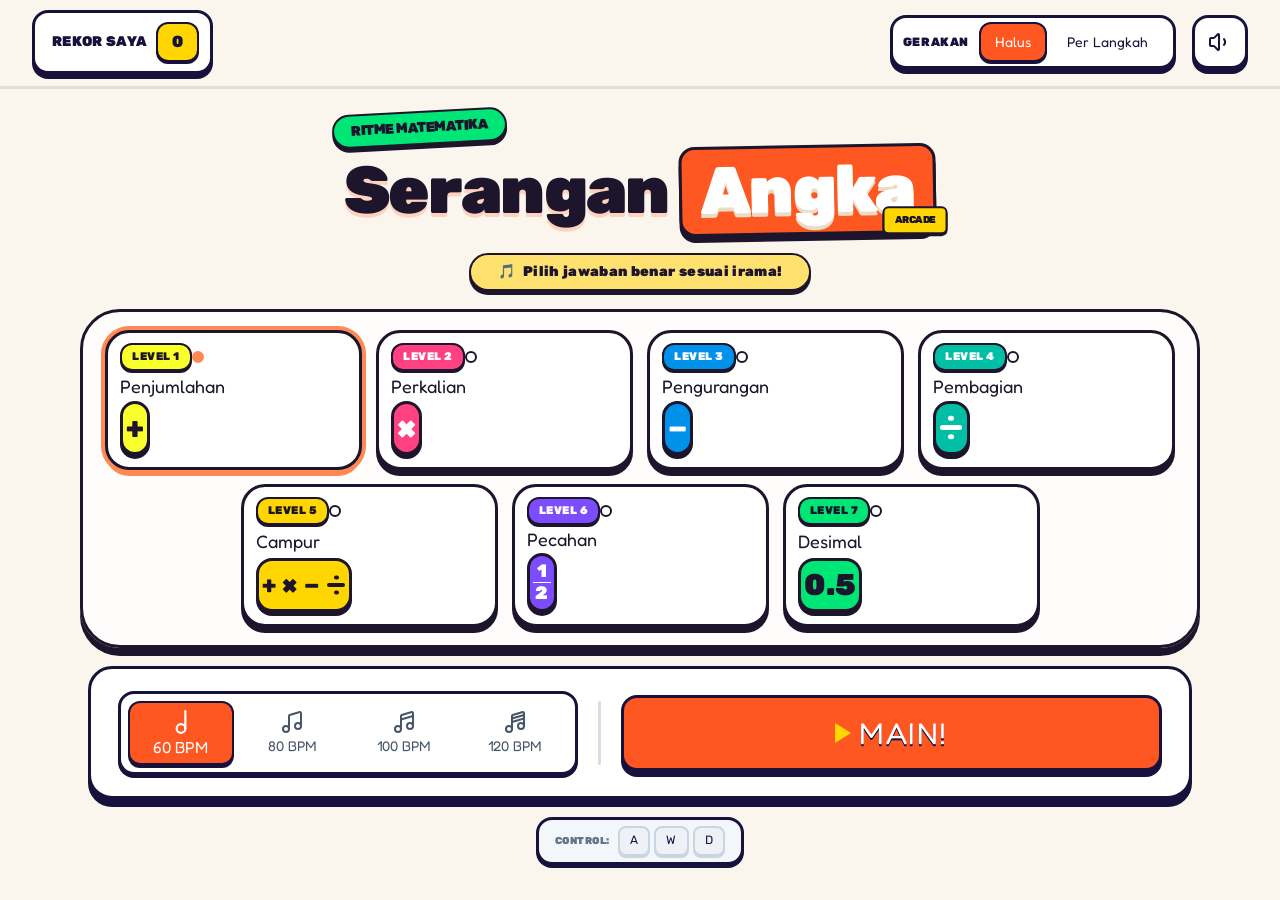
==== commit 429a2917: "Revisi layar skor, 120 BPM terbuka, not bergelombang, badge poin dua tahap Layar skor - "Kurang Pas!" ====
--- a/index.html
+++ b/index.html
@@ -123,14 +123,14 @@
               <h3 class="timing-head"><span class="t-d">Timing &amp; Ketukan</span><span class="t-m">Waktu Ketukan</span></h3>
               <div class="bar-row"><div class="bar-top"><span>Sempurna</span><b id="res-perfect">0</b></div><div class="bar"><i id="bar-perfect" class="perfect"></i></div></div>
               <div class="bar-row"><div class="bar-top"><span>Bagus</span><b id="res-good">0</b></div><div class="bar"><i id="bar-good" class="good"></i></div></div>
-              <div class="bar-row"><div class="bar-top"><span>Telat</span><b id="res-off">0</b></div><div class="bar"><i id="bar-off" class="off"></i></div></div>
+              <div class="bar-row"><div class="bar-top"><span>Kurang Pas!</span><b id="res-off">0</b></div><div class="bar"><i id="bar-off" class="off"></i></div></div>
               <div class="bar-row"><div class="bar-top"><span>Kepeleset</span><b id="res-miss">0</b></div><div class="bar"><i id="bar-miss" class="miss"></i></div></div>
             </div>
           </div>
 
           <div class="r-card r-right">
-            <div class="rv-head"><h3>Review</h3></div>
-            <div class="rv-sub"><span id="res-missbadge" class="rv-badge">0 Soal Terlewat</span><b id="res-answered" class="rv-answered">0 Soal Terjawab</b></div>
+            <div class="rv-head"><h3>Review</h3><div class="rv-score"><span>Jawaban Benar :</span><b id="res-answered">0/0</b></div></div>
+            <div id="rv-sub" class="rv-sub"><span id="res-missbadge" class="rv-badge">0 Soal Terlewat</span></div>
             <ul id="res-review" class="review"></ul>
           </div>
         </div>
--- a/css/style.css
+++ b/css/style.css
@@ -390,11 +390,10 @@
 .screen.active .lane-guides { pointer-events: auto; }     /* whole lane columns are touch targets, but only while the game is visible */
 .lane-guide { position: relative; touch-action: none; transition: background .08s; }
 /* dashed divider between lanes: it scrolls down at the speed of the falling problems (--dash-dur is set from js/game.js) */
-/* lane divider = a faint column of small notes (a single note, then a beamed pair) falling at the speed of the problems;
-   --dash-dur is set from js/game.js (one 340 px pattern = 2 notes) */
-.lane-guide + .lane-guide::before { content: ''; position: absolute; left: -14px; top: 0; bottom: 0; width: 28px; opacity: .28; background: url("data:image/svg+xml,<svg xmlns='http://www.w3.org/2000/svg' width='28' height='340' viewBox='0 0 28 340'><g fill='%2318113C' stroke='%2318113C' stroke-linecap='round' stroke-linejoin='round'><ellipse cx='9' cy='38' rx='4' ry='2.9' transform='rotate(-23 9 38)' stroke='none'/><path d='M12.4 37V20Q22 24 19.6 29.5' fill='none' stroke-width='1.45'/><ellipse cx='9' cy='210' rx='4' ry='2.9' transform='rotate(-23 9 210)' stroke='none'/><ellipse cx='22' cy='206.2' rx='4' ry='2.9' transform='rotate(-23 22 206.2)' stroke='none'/><path d='M12.4 209V191M25.4 205.2V187.2' fill='none' stroke-width='1.45'/><path d='M12.4 191.6L25.4 187.6' fill='none' stroke-width='3.6'/></g></svg>") repeat-y 0 0 / 28px 340px; animation: noteFlow var(--dash-dur, 2s) linear infinite; pointer-events: none; }
-@keyframes noteFlow { to { background-position: 0 340px; } }
-.paused .lane-guide + .lane-guide::before { animation-play-state: paused; }
+/* accent notes on the lines between lanes: made and moved by js/game.js (position, wave, tilt and fade are set every frame) */
+.gnotes { position: absolute; left: 0; top: 0; bottom: 0; width: 0; pointer-events: none; }
+.gnote { position: absolute; left: -14px; top: -15px; display: block; color: var(--c-ink); opacity: 0; pointer-events: none; will-change: transform, opacity; }
+.gnote svg { display: block; }
 .lane-guide.down { background: color-mix(in srgb, var(--lc) 14%, transparent); }
 
 /* header over the arena: progress track, then "Tahap" + BPM pills; notes slide in from underneath it */
@@ -421,6 +420,8 @@
 .note.tall .note-body { height: calc(var(--note-h) * 1.5); margin: calc(var(--note-h) * -.25) 0; }
 .nb { display: inline-flex; align-items: center; gap: .32em; }
 .note.current .note-body { background: var(--c-coral); border-radius: var(--r-xl); color: #fff; transform: scale(1); }
+/* an answered problem (hit / missed) is no longer .current: keep the active shape so it does not change while it plays out */
+.note.hit .note-body, .note.miss .note-body { border-radius: var(--r-xl); }
 .note.hit .note-body { animation: noteHit .42s ease-out forwards; }
 .note.hit.k-perfect .note-body { background: var(--c-violet); }
 .note.hit.k-good .note-body { background: var(--c-royal); }
@@ -445,13 +446,17 @@
 
 /* ---- feedback: "+100 SEMPURNA!" badge floating just above the active problem ---- */
 .judge { left: 50%; top: 50%; translate: -50% -50%; z-index: 4; padding: 8px 28px; background: var(--c-violet); border: var(--bw) solid var(--c-ink); border-radius: var(--r-pill); box-shadow: var(--sh-4); color: #fff; font: 900 clamp(17px, 1.1vw + 11px, 26px)/1.2 var(--f-num); letter-spacing: .6px; text-transform: uppercase; white-space: nowrap; opacity: 0; }
-.judge.show { animation: chip 1.1s ease-out forwards; }
+.judge.show { animation: chip 1.3s ease-out forwards; }
+.j-pts { display: inline-block; vertical-align: bottom; max-width: 0; margin-left: 0; opacity: 0; overflow: hidden; white-space: nowrap; color: var(--c-yellow); }
+.judge.show .j-pts { animation: ptsIn .3s cubic-bezier(.3, 1.6, .5, 1) .28s forwards; }
+.judge.off .j-pts { color: var(--c-ink); }
+@keyframes ptsIn { from { max-width: 0; margin-left: 0; opacity: 0; } to { max-width: 5em; margin-left: .55em; opacity: 1; } }
 .judge.perfect { background: var(--c-violet); }
 .judge.good { background: var(--c-royal); }
 .judge.off { background: var(--c-sky); color: var(--c-ink); }
 .judge.bad { background: var(--c-red); }
 .judge.wait { background: var(--c-surface); color: var(--c-muted); }
-@keyframes chip { 0% { transform: scale(.6); opacity: 0; } 12% { transform: scale(1.12); opacity: 1; } 22% { transform: scale(1); } 78% { opacity: 1; } 100% { opacity: 0; } }
+@keyframes chip { 0% { transform: scale(.6); opacity: 0; } 10% { transform: scale(1.12); opacity: 1; } 18% { transform: scale(1); } 80% { opacity: 1; } 100% { opacity: 0; } }
 
 .toast { left: 50%; translate: -50% 0; top: 22%; display: none; flex-direction: column; align-items: center; gap: 2px; padding: 12px 28px; max-width: 92%; background: var(--c-yellow-soft); border: var(--bw) solid var(--c-ink); border-radius: var(--r-xl); box-shadow: var(--sh-4); color: var(--c-ink); z-index: 5; text-align: center; }
 .toast b { font: 900 clamp(20px, 3vw + 8px, 28px)/1.2 var(--f-num); }
@@ -511,8 +516,7 @@
   .lane-guides { top: 52px; bottom: 28px; }
 
   .note { --note-h: clamp(54px, 7.5dvh, 66px); }
-  .note-body { padding: 0 12px; border-radius: var(--r-xs); border-width: var(--bw-s); box-shadow: var(--sh-3); font-size: calc(clamp(26px, 7.4vw, 32px) * var(--fit)); }
-  .note.current .note-body { border-radius: var(--r-2xl); border-width: var(--bw); box-shadow: var(--sh-4); }
+  .note-body { padding: 0 12px; font-size: calc(clamp(26px, 7.4vw, 32px) * var(--fit)); }
 
   .pads { gap: 8px; height: calc(clamp(112px, 15dvh, 130px) + 16px); padding: 16px 0 8px; }
   .pad { justify-content: center; padding: 0; border-radius: var(--r-xl); box-shadow: var(--sh-4); }
@@ -559,11 +563,14 @@
 .bar i.off { background: var(--c-sky); }
 .bar i.miss { background: var(--c-red); }
 
-.rv-head { padding-bottom: 6px; border-bottom: 2px dashed #E5E7EB; }
+.rv-head { display: flex; align-items: center; justify-content: space-between; gap: 12px; padding-bottom: 6px; border-bottom: 2px dashed #E5E7EB; }
 .rv-head h3 { margin: 0; font: 900 24px/32px var(--f-num); letter-spacing: -.6px; color: var(--c-ink); }
-.rv-sub { display: flex; align-items: center; justify-content: space-between; gap: 12px; padding: 8px 0 18px; margin-bottom: 4px; border-bottom: 2px dashed #E5E7EB; }
-.rv-answered { margin-left: auto; font: 900 24px/32px var(--f-num); letter-spacing: -.6px; color: var(--c-green-combo); white-space: nowrap; }
-.rv-badge { padding: 6px 16px; background: var(--c-red-soft); border: var(--bw-s) solid var(--c-red); border-radius: var(--r-pill); box-shadow: 0 2px 0 var(--c-red); font: 800 12px/16px var(--f-num); color: var(--c-red); white-space: nowrap; }
+.rv-sub { display: flex; align-items: center; gap: 12px; padding: 8px 0 18px; margin-bottom: 4px; border-bottom: 2px dashed #E5E7EB; }
+.rv-sub[hidden] { display: none; }
+.rv-score { display: flex; align-items: center; gap: 8px; letter-spacing: -.6px; white-space: nowrap; color: var(--c-ink); }
+.rv-score span { font: 800 14px/32px var(--f-num); }
+.rv-score b { font: 900 24px/32px var(--f-num); }
+.rv-badge { padding: 6px 16px; background: var(--c-red-soft); border: var(--bw-s) solid var(--c-red); border-radius: var(--r-pill); box-shadow: 0 2px 0 var(--c-red); font: 800 14px/16px var(--f-num); color: var(--c-red); white-space: nowrap; }
 .rv-badge[hidden] { display: none; }
 .review { list-style: none; margin: 0; padding: 0; }
 .review li { display: flex; align-items: center; justify-content: space-between; gap: 12px; padding: 12px 0; }
@@ -571,7 +578,7 @@
 .rv-q { display: flex; align-items: center; gap: 8px; min-width: 0; font: 900 clamp(16px, 1.4vw + 9px, 20px)/28px var(--f-num); color: var(--c-ink); }
 .rv-dot { flex: none; width: 8px; height: 8px; background: #FF1744; border-radius: var(--r-pill); }
 .rv-eq { min-width: 0; white-space: pre-wrap; }
-.rv-ok { flex: none; padding: 7px 13px; background: #E8F5E9; border: 1px solid var(--c-green-combo); border-radius: var(--r-md); font: 900 14px/20px var(--f-num); color: var(--c-green-combo); white-space: nowrap; }
+.rv-ok { flex: none; padding: 7px 13px; background: #E8F5E9; border: 1px solid var(--c-green-combo); border-radius: var(--r-md); font: 900 20px/20px var(--f-num); color: var(--c-green-combo); white-space: nowrap; }
 .rv-ok .fr { font-size: .8em; }
 .rv-wrong { display: inline-flex; align-items: center; font: inherit; color: var(--c-red); white-space: nowrap; }
 .rv-wrong .fr { font-size: .8em; }
@@ -593,14 +600,15 @@
 }
 @media (max-width: 639px) {
   .results { max-width: none; }
-  .r-scroll { padding: 8px 0 0; }
+  .r-scroll { padding: 30px 0 0; }
   .r-head { margin-top: 0; }
-  .stars { height: 64px; }
-  .star { background: var(--c-lavender); color: #8E89B8; }
-  .r-head h2 { font-size: clamp(36px, 11vw, 44px); margin: 2px 0 10px; }
-  .info-pill { padding: 5px 16px; font-size: 12px; line-height: 16px; }
-  .r-grid { gap: 16px; margin: 16px 0 12px; }
-  .r-card { padding: 16px; box-shadow: var(--sh-8); }
+  .stars { height: 68px; gap: 10px; }
+  .star { background: var(--c-lavender); color: #8E89B8; border-width: 2px; border-radius: 16px; }
+  .r-head h2 { font-size: clamp(38px, 12vw, 48px); letter-spacing: -.025em; margin: 24px 0 16px; }
+  .info-pill { padding: 8px 22px; font-size: 12px; line-height: 20px; }
+  .info-pill i { font-size: 14px; }
+  .r-grid { gap: 20px; margin: 20px 0 24px; }
+  .r-card { padding: 19px; box-shadow: var(--sh-6); }
   .r-stats { gap: 8px; padding-bottom: 16px; }
   .r-stat { padding: 10px 4px; border-color: var(--c-line-2); box-shadow: none; }
   .r-label { font-size: 11px; letter-spacing: .4px; }
@@ -608,20 +616,25 @@
   .t-d { display: none; }
   .t-m { display: inline; }
   .bar { background: var(--c-lavender); border-color: var(--c-line-2); }
-  .bar-row { display: grid; grid-template-columns: 84px 1fr 22px; align-items: center; gap: 10px; }
+  .bar-row { display: grid; grid-template-columns: 88px 1fr 24px; align-items: center; gap: 8px; }
   .bar-top { display: contents; }
   .bar-top span { order: 1; font-size: 14px; }
   .bar { order: 2; }
   .bar-top b { order: 3; text-align: right; }
-  .rv-head h3 { font-size: 22px; }
-  .rv-badge { padding: 4px 12px; font-size: 11px; }
-  .rv-sub { padding: 8px 0 14px; }
-  .rv-answered { font-size: 16px; line-height: 24px; letter-spacing: -.3px; }
-  .review li { padding: 12px 0; }
-  .rv-q { font-size: 18px; }
-  .rv-ok { padding: 5px 11px; font-size: 13px; }
+  .rv-head { padding-bottom: 10px; }
+  .rv-head h3 { font: 800 20px/32px var(--f-num); }
+  .rv-score { gap: 8px; letter-spacing: 0; }
+  .rv-score span { font-size: 12px; }
+  .rv-score b { font-size: 20px; letter-spacing: -.6px; }
+  .rv-badge { padding: 6px 16px; font-size: 12px; }
+  .rv-sub { padding: 8px 0 10px; margin-bottom: 0; }
+  .review { padding-top: 4px; }
+  .review li { padding: 8px 0; border-bottom: 1px solid #E5E7EB; }
+  .review li + li { border-top: 0; }
+  .rv-q { font-size: 20px; }
+  .rv-ok { padding: 7px 13px; font-size: 20px; }
   /* actions stay at the bottom; "Main Lagi" full width on top, then Balik Menu + Lanjut Level side by side */
-  .r-actions { position: sticky; bottom: 0; margin: auto 0 0; padding: 12px 0 max(var(--sab), 6px); display: grid; grid-template-columns: 1fr 1fr; gap: 12px; max-width: none; background: linear-gradient(to bottom, rgba(250, 246, 237, 0), var(--c-bg) 18%); border: 0; box-shadow: none; border-radius: 0; }
+  .r-actions { position: sticky; bottom: 0; margin: auto 0 0; padding: 12px 0 max(var(--sab), 6px); display: grid; grid-template-columns: 1fr 1fr; gap: 16px 12px; max-width: none; background: var(--c-bg);   /* solid #FAF6ED: the review rows no longer show through behind the buttons */ border: 0; box-shadow: none; border-radius: 0; }
   .act-btn { min-height: 62px; padding: 10px 12px; font-size: 20px; line-height: 24px; box-shadow: var(--sh-4); }
   .act-btn.primary { grid-column: 1 / -1; order: -1; min-height: 70px; padding: 16px; font-size: 26px; box-shadow: var(--sh-6); }
   .act-btn .a-txt { white-space: normal; }
@@ -723,7 +736,8 @@
 }
 
 @media (prefers-reduced-motion: reduce) {
-  .h-word span, .h-box, .h-box-text, .tag, .lane-guide + .lane-guide::before { animation: none; }
+  .h-word span, .h-box, .h-box-text, .tag { animation: none; }
+  .gnotes { display: none; }
   .level:hover, .level:focus-visible { transform: none; }
   .mode-btn, .snd-btn, .diff-btn, .main-btn, .main-btn::after, .main-btn .play-tri { animation: none !important; transform: none !important; }
   .note.hit .note-body, .field.shake, .pad-answer.swap, .toast.show { animation: none; }
